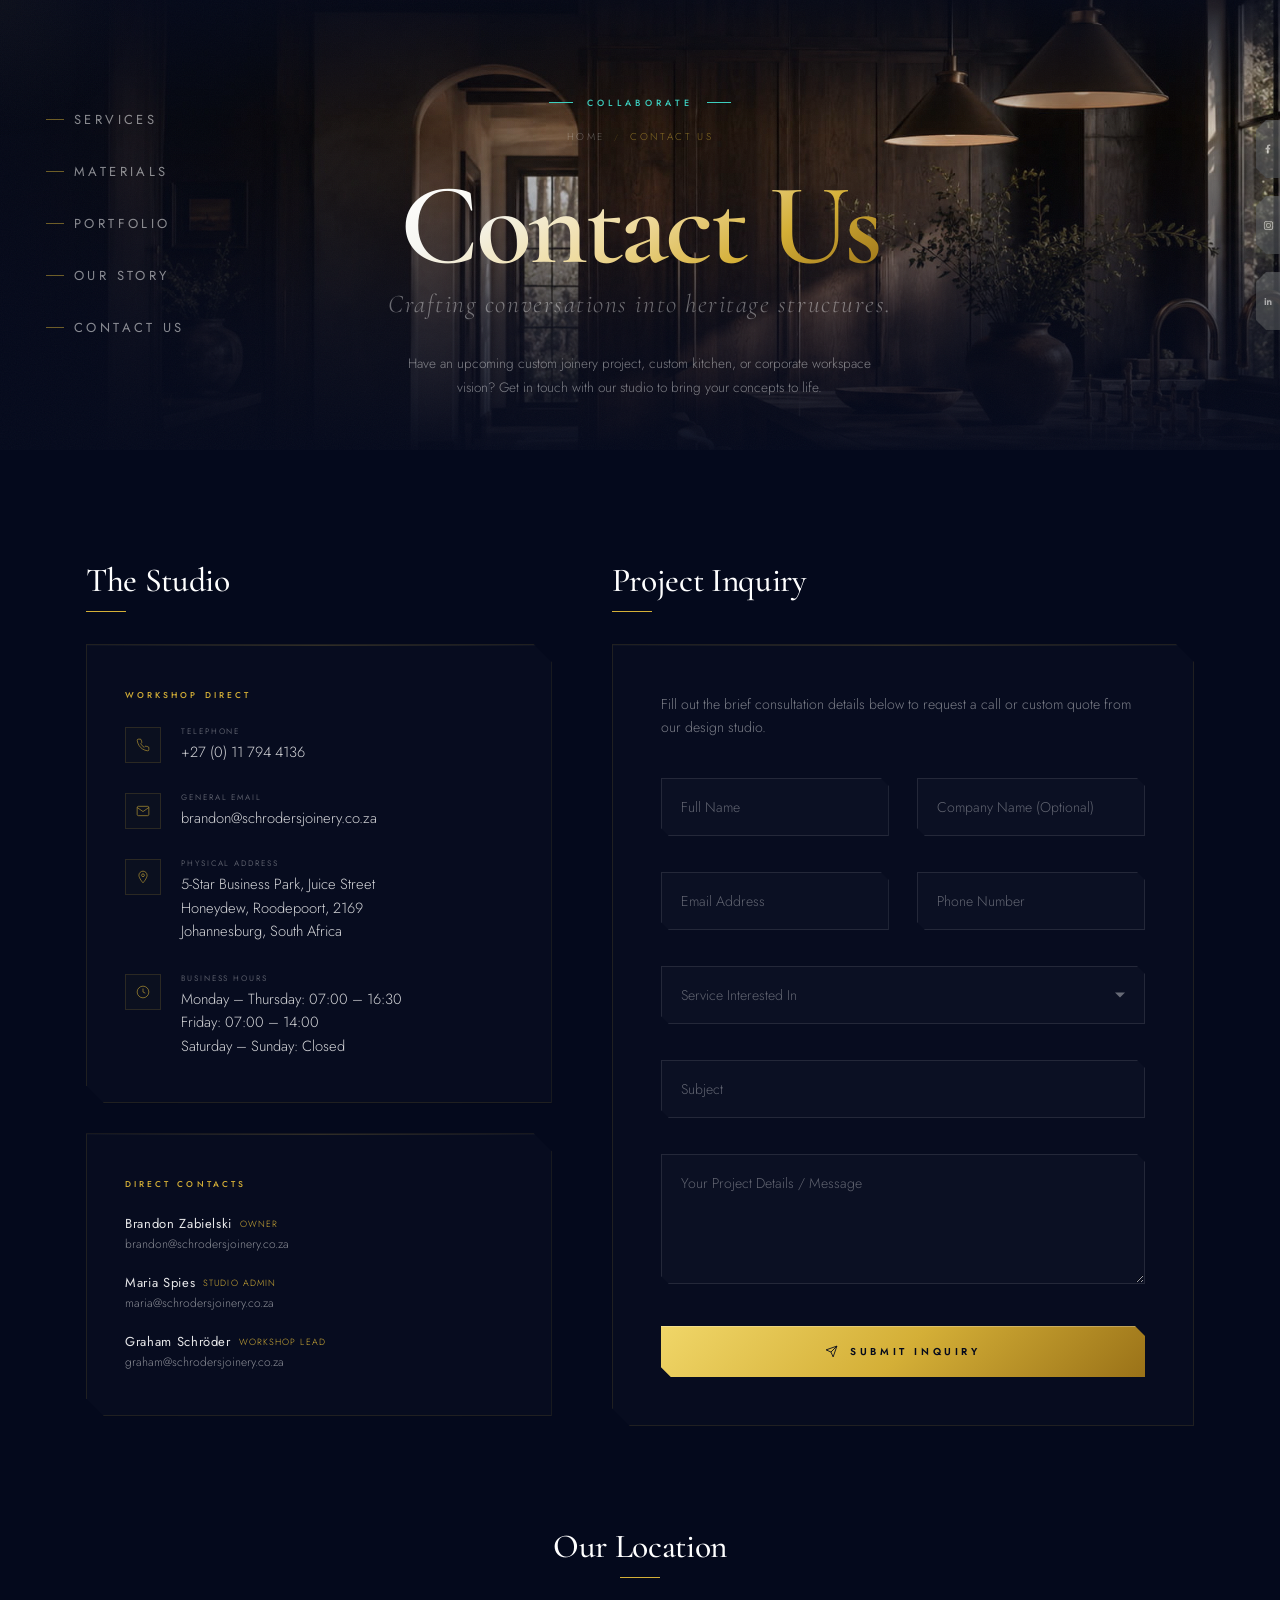
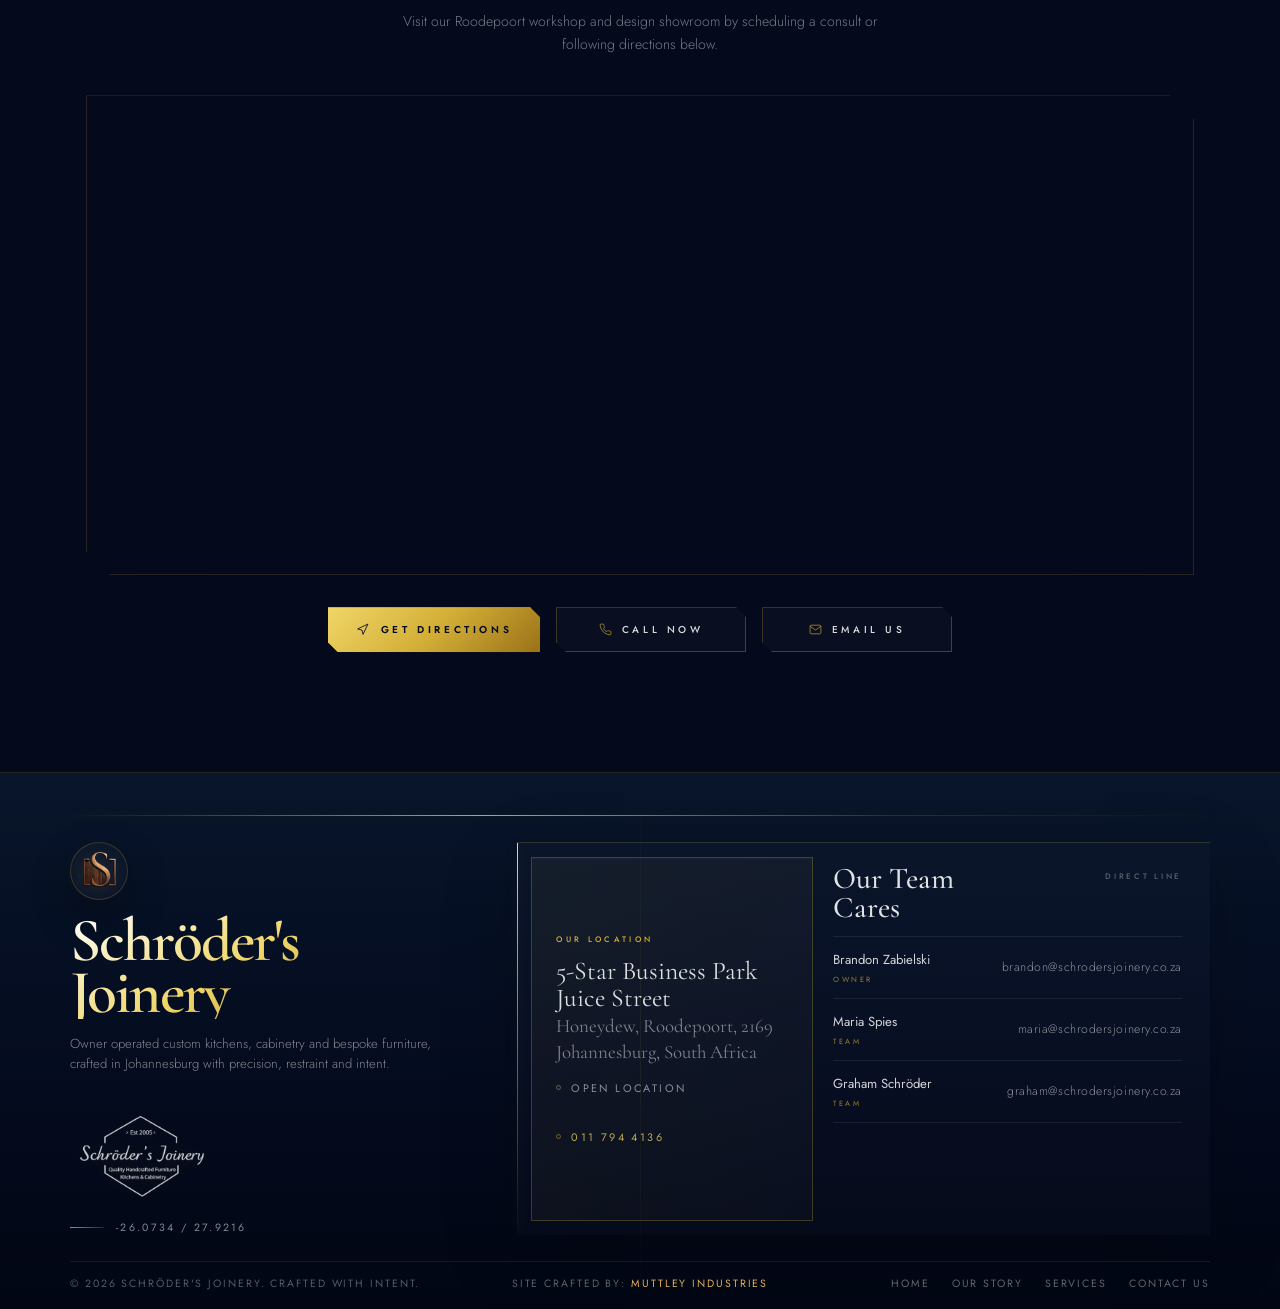
==== contact.html @ 5351a80f "feat: add premium contact page and update navigation links" ====
<!DOCTYPE html>
<html lang="en">

<head>
    <!-- //SEO & Meta// -->
    <meta charset="UTF-8">
    <meta name="viewport" content="width=device-width, initial-scale=1.0">
    <title>Contact Schröder's Joinery | Bespoke Custom Woodwork & Kitchens</title>
    <meta name="description"
        content="Get in touch with Schröder's Joinery. Contact our Honeydew, Johannesburg workshop for custom kitchens, bespoke cabinetry, fitted office workspaces, luxury bathrooms, and architectural woodwork. Owner Brandon Zabielski.">
    <meta name="keywords"
        content="contact joinery Johannesburg, custom cabinets Midrand, bespoke furniture Kyalami, fitted kitchens Honeydew, Schroder's Joinery, Brandon Zabielski">
    <meta name="author" content="Schröder's Joinery">
    <meta name="robots" content="index, follow, max-image-preview:large">
    <link rel="canonical" href="https://www.schrodersjoinery.co.za/contact.html">

    <!-- //Open Graph// -->
    <meta property="og:title" content="Contact Schröder's Joinery | Bespoke Woodwork">
    <meta property="og:description"
        content="Discuss your spatial concepts or architectural plans with our master craftsmen. Contact our Johannesburg workshop directly.">
    <meta property="og:type" content="website">
    <meta property="og:url" content="https://www.schrodersjoinery.co.za/contact.html">
    <meta property="og:site_name" content="Schröder's Joinery">
    <meta property="og:locale" content="en_ZA">

    <!-- //Fonts// -->
    <link rel="preconnect" href="https://fonts.googleapis.com">
    <link rel="preconnect" href="https://fonts.gstatic.com" crossorigin>
    <link
        href="https://fonts.googleapis.com/css2?family=Cormorant+Garamond:ital,wght@0,300;0,400;0,500;0,600;0,700;1,300;1,400&family=Jost:wght@200;300;400;500;600&family=Playfair+Display:ital,wght@0,400;0,700;1,400&display=swap"
        rel="stylesheet">

    <style>
        /* ==============================
           RESET & ROOT
        ============================== */
        *,
        *::before,
        *::after {
            margin: 0;
            padding: 0;
            box-sizing: border-box;
        }

        :root {
            --gold: #D4AF37;
            --gold-lt: #F0D668;
            --gold-dk: #9a7218;
            --navy: #04091C;
            --navy-mid: #060d28;
            --navy-lt: #0a1535;
            --cyan: #3DCFBF;
            --white: #ffffff;
            --dim: rgba(255, 255, 255, 0.52);
            --dim-lo: rgba(255, 255, 255, 0.28);
        }

        body {
            background: var(--navy);
            color: var(--white);
            font-family: 'Jost', sans-serif;
            overflow-x: hidden;
        }

        /* ==============================
           STICKY HEADER & NAVIGATION
        ============================== */
        .sticky-logo-btn {
            position: fixed;
            top: 22px;
            left: 50%;
            transform: translateX(-50%) translateY(-70px);
            z-index: 9999;
            display: flex;
            align-items: center;
            justify-content: center;
            text-decoration: none;
            cursor: pointer;
            background: rgba(8, 21, 42, 0.80);
            backdrop-filter: blur(14px);
            -webkit-backdrop-filter: blur(14px);
            border: 1px solid rgba(212, 175, 55, 0.22);
            border-radius: 50px;
            padding: 7px 10px;
            opacity: 0;
            transition:
                transform 0.55s cubic-bezier(0.34, 1.36, 0.64, 1),
                opacity 0.40s ease,
                border-color 0.36s ease,
                box-shadow 0.36s ease;
            box-shadow: 0 4px 24px rgba(0, 0, 0, 0.40);
        }

        .sticky-logo-btn.visible {
            transform: translateX(-50%) translateY(0);
            opacity: 1;
        }

        .sticky-logo-btn:hover {
            border-color: rgba(212, 175, 55, 0.58);
            box-shadow: 0 6px 40px rgba(212, 175, 55, 0.18), 0 4px 28px rgba(0, 0, 0, 0.42);
        }

        .sticky-logo-btn img {
            height: 34px;
            width: auto;
            object-fit: contain;
            display: block;
            filter: drop-shadow(0 0 6px rgba(212, 175, 55, 0.28));
            transition: filter 0.36s ease;
        }

        .sticky-logo-btn:hover img {
            filter: drop-shadow(0 0 14px rgba(212, 175, 55, 0.60));
        }

        /* Mobile Menu Toggle button */
        .hero-mobile-toggle {
            position: fixed;
            top: 34px;
            left: 24px;
            z-index: 10001;
            width: 36px;
            height: 28px;
            padding: 0;
            border: 0;
            background: transparent;
            cursor: pointer;
            color: var(--white);
            opacity: 0.84;
            -webkit-tap-highlight-color: transparent;
            transition: opacity 0.3s ease, transform 0.3s ease;
            display: none;
        }

        .hero-mobile-toggle:hover {
            opacity: 1;
            transform: translateY(-1px);
        }

        .hero-mobile-toggle-core {
            position: relative;
            display: block;
            width: 100%;
            height: 100%;
        }

        .hero-mobile-toggle-core::before {
            content: '';
            position: absolute;
            left: 0;
            top: 2px;
            bottom: 2px;
            width: 1px;
            background: rgba(255, 255, 255, 0.24);
            opacity: 0;
            transform: scaleY(0.35);
            transform-origin: top center;
            transition: opacity 0.24s ease, transform 0.34s cubic-bezier(0.22, 1, 0.36, 1);
        }

        .hero-mobile-line {
            position: absolute;
            left: 8px;
            height: 1px;
            background: rgba(255, 255, 255, 0.9);
            transform-origin: left center;
            transition: transform 0.34s cubic-bezier(0.22, 1, 0.36, 1), width 0.34s ease, opacity 0.22s ease;
        }

        .hero-mobile-line-top {
            top: 3px;
            width: 28px;
        }

        .hero-mobile-line-mid {
            top: 13px;
            width: 16px;
        }

        .hero-mobile-line-bot {
            top: 23px;
            width: 22px;
        }

        .hero-mobile-toggle[aria-expanded="true"] .hero-mobile-toggle-core::before {
            opacity: 1;
            transform: scaleY(1);
        }

        .hero-mobile-toggle[aria-expanded="true"] .hero-mobile-line-top {
            width: 28px;
            transform: translateY(10px) rotate(38deg);
        }

        .hero-mobile-toggle[aria-expanded="true"] .hero-mobile-line-mid {
            opacity: 0;
            transform: translateX(-8px);
        }

        .hero-mobile-toggle[aria-expanded="true"] .hero-mobile-line-bot {
            width: 28px;
            transform: translateY(-10px) rotate(-38deg);
        }

        /* Mobile Navigation Panel Overlay */
        .hero-mobile-nav {
            position: fixed;
            inset: 0;
            z-index: 10000;
            pointer-events: none;
            display: none;
        }

        .hero-mobile-nav-backdrop {
            position: absolute;
            inset: 0;
            border: 0;
            background: linear-gradient(90deg, rgba(3, 7, 18, 0.88) 0%, rgba(3, 7, 18, 0.62) 28%, rgba(3, 7, 18, 0.18) 54%, rgba(3, 7, 18, 0) 76%);
            opacity: 0;
            cursor: pointer;
            transition: opacity 0.28s ease;
        }

        .hero-mobile-nav-panel {
            position: fixed;
            top: 96px;
            left: 24px;
            display: flex;
            flex-direction: column;
            gap: 18px;
            padding-left: 18px;
            max-width: calc(100vw - 48px);
            transform: translateX(-18px);
            opacity: 0;
            transition: transform 0.36s cubic-bezier(0.22, 1, 0.36, 1), opacity 0.24s ease;
        }

        .hero-mobile-nav-panel::before {
            content: '';
            position: absolute;
            left: 0;
            top: 2px;
            bottom: 2px;
            width: 1px;
            background: linear-gradient(to bottom, rgba(212, 175, 55, 0.72) 0%, rgba(212, 175, 55, 0.24) 62%, transparent 100%);
        }

        .hero-mobile-nav.is-open {
            pointer-events: auto;
        }

        .hero-mobile-nav.is-open .hero-mobile-nav-backdrop {
            opacity: 1;
        }

        .hero-mobile-nav.is-open .hero-mobile-nav-panel {
            transform: translateX(0);
            opacity: 1;
        }

        .hero-mobile-nav-links {
            display: flex;
            flex-direction: column;
            gap: 18px;
        }

        .hero-mobile-link {
            display: inline-flex;
            align-items: center;
            gap: 12px;
            width: fit-content;
            text-decoration: none;
            opacity: 0;
            transform: translateX(-10px);
            transition: opacity 0.22s ease, transform 0.36s cubic-bezier(0.22, 1, 0.36, 1), color 0.32s ease;
        }

        .hero-mobile-link::before {
            content: '';
            display: block;
            width: 18px;
            height: 1px;
            background: rgba(212, 175, 55, 0.50);
            flex-shrink: 0;
            transition: width 0.36s ease, background 0.36s ease;
        }

        .hero-mobile-link span {
            font-family: 'Jost', sans-serif;
            font-size: 13px;
            font-weight: 400;
            letter-spacing: 0.26em;
            text-transform: uppercase;
            color: rgba(255, 255, 255, 0.52);
            white-space: nowrap;
            transition: color 0.32s ease, letter-spacing 0.36s ease;
        }

        .hero-mobile-nav.is-open .hero-mobile-link {
            opacity: 1;
            transform: translateX(0);
        }

        .hero-mobile-nav.is-open .hero-mobile-link:nth-child(1) {
            transition-delay: 0.03s;
        }

        .hero-mobile-nav.is-open .hero-mobile-link:nth-child(2) {
            transition-delay: 0.08s;
        }

        .hero-mobile-nav.is-open .hero-mobile-link:nth-child(3) {
            transition-delay: 0.13s;
        }

        .hero-mobile-nav.is-open .hero-mobile-link:nth-child(4) {
            transition-delay: 0.18s;
        }

        .hero-mobile-nav.is-open .hero-mobile-link:nth-child(5) {
            transition-delay: 0.23s;
        }

        .hero-mobile-link:hover::before,
        .hero-mobile-link:focus-visible::before {
            width: 30px;
            background: #D4AF37;
        }

        .hero-mobile-link:hover span,
        .hero-mobile-link:focus-visible span {
            color: rgba(212, 175, 55, 0.95);
            letter-spacing: 0.38em;
        }

        /* Desktop Left Navigation menu */
        .hero-nav {
            position: absolute;
            left: 46px;
            top: 0;
            z-index: 10;
            display: flex;
            flex-direction: column;
            gap: 0;
        }

        .h-nav-item {
            position: absolute;
            left: 0;
            display: flex;
            align-items: center;
            gap: 10px;
            text-decoration: none;
            cursor: pointer;
            animation: navSlideIn 0.8s cubic-bezier(0.34, 1.28, 0.64, 1) both;
        }

        .h-nav-item::before {
            content: '';
            display: block;
            width: 18px;
            height: 1px;
            background: rgba(212, 175, 55, 0.50);
            flex-shrink: 0;
            transition: width 0.36s ease, background 0.36s ease;
        }

        .h-nav-item:hover::before {
            width: 30px;
            background: #D4AF37;
        }

        .h-nav-item span {
            font-family: 'Jost', sans-serif;
            font-size: 13px;
            font-weight: 400;
            letter-spacing: 0.26em;
            text-transform: uppercase;
            color: rgba(255, 255, 255, 0.52);
            transition: color 0.32s ease, letter-spacing 0.36s ease;
            white-space: nowrap;
        }

        .h-nav-item:hover span {
            color: rgba(212, 175, 55, 0.95);
            letter-spacing: 0.38em;
        }

        @keyframes navSlideIn {
            from {
                opacity: 0;
                transform: translateX(-28px);
            }

            to {
                opacity: 1;
                transform: translateX(0);
            }
        }

        .h-nav-item:nth-child(1) {
            top: 110px;
            animation-delay: 0.55s;
        }

        .h-nav-item:nth-child(2) {
            top: 162px;
            animation-delay: 0.68s;
        }

        .h-nav-item:nth-child(3) {
            top: 214px;
            animation-delay: 0.81s;
        }

        .h-nav-item:nth-child(4) {
            top: 266px;
            animation-delay: 0.94s;
        }

        .h-nav-item:nth-child(5) {
            top: 318px;
            animation-delay: 1.07s;
        }

        /* Social Media Rail */
        .hero-social-rail {
            position: absolute;
            top: 50%;
            right: 0;
            z-index: 11;
            display: flex;
            flex-direction: column;
            align-items: flex-end;
            gap: 18px;
            transform: translateY(-50%);
            animation: socialRailEntry 0.9s cubic-bezier(0.22, 1, 0.36, 1) 0.95s both;
        }

        @keyframes socialRailEntry {
            from {
                opacity: 0;
                transform: translate(18px, -50%);
            }

            to {
                opacity: 1;
                transform: translate(0, -50%);
            }
        }

        .hero-social-tab {
            position: relative;
            display: flex;
            align-items: center;
            justify-content: center;
            height: 58px;
            width: 24px;
            color: #ffffff;
            text-decoration: none;
            clip-path: polygon(10px 0, 100% 0, 100% 100%, 10px 100%, 0 calc(100% - 10px), 0 10px);
            border-radius: 0;
            background: linear-gradient(180deg, rgba(116, 122, 130, 0.78), rgba(90, 96, 104, 0.88));
            box-shadow: 0 10px 22px rgba(0, 0, 0, 0.14);
            opacity: 0.76;
            filter: saturate(0.48) brightness(0.84);
            transition: transform 0.34s cubic-bezier(0.22, 1, 0.36, 1), opacity 0.28s ease, box-shadow 0.34s ease, filter 0.34s ease;
        }

        .hero-social-tab::before {
            content: '';
            position: absolute;
            inset: 0;
            background: var(--social-hover);
            opacity: 0;
            transition: opacity 0.34s ease;
            z-index: 0;
        }

        .hero-social-tab::after {
            content: '';
            position: absolute;
            inset: 1px 0 1px 1px;
            background: linear-gradient(180deg, rgba(255, 255, 255, 0.14) 0%, rgba(255, 255, 255, 0) 54%);
            pointer-events: none;
            opacity: 0.2;
            z-index: 1;
        }

        .hero-social-tab:hover,
        .hero-social-tab:focus-visible {
            transform: translateX(-4px);
            box-shadow: 0 14px 28px rgba(0, 0, 0, 0.2);
            opacity: 1;
            filter: saturate(1) brightness(1.03);
        }

        .hero-social-tab:hover::before,
        .hero-social-tab:focus-visible::before {
            opacity: 1;
        }

        .hero-social-tab svg {
            width: 13px;
            height: 13px;
            fill: currentColor;
            position: relative;
            z-index: 2;
        }

        .hero-social-tab.is-facebook {
            --social-hover: #1877F2;
        }

        .hero-social-tab.is-facebook svg {
            width: 12px;
            height: 12px;
        }

        .hero-social-tab.is-instagram {
            --social-hover: linear-gradient(135deg, #F58529 0%, #FEDA77 20%, #DD2A7B 52%, #8134AF 76%, #515BD4 100%);
        }

        .hero-social-tab.is-instagram svg {
            width: 11px;
            height: 11px;
        }

        .hero-social-tab.is-linkedin {
            --social-hover: #0A66C2;
        }

        .hero-social-tab.is-linkedin svg {
            width: 10.5px;
            height: 10.5px;
        }

        @media (max-width: 1140px) {
            .hero-nav {
                left: 20px;
            }

            .hero-social-rail {
                transform: translateY(-50%) scale(0.92);
                transform-origin: right center;
            }
        }

        @media (max-width: 700px) {
            .hero-mobile-toggle {
                display: inline-flex;
            }

            .hero-mobile-nav {
                display: block;
            }

            .hero-nav {
                display: none;
            }

            .hero-social-rail {
                top: 47%;
                gap: 12px;
                transform: translateY(-50%);
            }

            .hero-social-tab {
                height: 46px;
                width: 20px;
                clip-path: polygon(8px 0, 100% 0, 100% 100%, 8px 100%, 0 calc(100% - 8px), 0 8px);
                opacity: 0.8;
            }

            .hero-social-tab svg {
                width: 11px;
                height: 11px;
            }
        }

        /* ==============================
           PAGE HERO
        ============================== */
        .pg-hero {
            position: sticky;
            top: 0;
            z-index: 1;
            width: 100%;
            height: 50vh;
            min-height: 300px;
            overflow: hidden;
            background: var(--navy);
            display: flex;
            align-items: flex-end;
            justify-content: center;
        }

        .pg-content-wrap {
            position: relative;
            z-index: 10;
            background: var(--navy);
            width: 100%;
        }

        .pg-hero-bg {
            position: absolute;
            inset: 0;
            background-image: url('contact-bg.jpg');
            background-size: cover;
            background-position: center 30%;
            transform: scale(1.06);
            animation: pgHeroKenBurns 18s ease-in-out infinite alternate;
        }

        @keyframes pgHeroKenBurns {
            from {
                transform: scale(1.06) translateX(-1%);
            }

            to {
                transform: scale(1.00) translateX(1%);
            }
        }

        .pg-hero-vignette {
            position: absolute;
            inset: 0;
            z-index: 2;
            pointer-events: none;
            background:
                linear-gradient(to top, rgba(4, 9, 28, 0.98) 0%, rgba(4, 9, 28, 0.72) 28%, rgba(4, 9, 28, 0.18) 58%, transparent 76%),
                linear-gradient(to right, rgba(4, 9, 28, 0.78) 0%, rgba(4, 9, 28, 0.32) 22%, transparent 46%),
                linear-gradient(to bottom, rgba(4, 9, 28, 0.72) 0%, transparent 28%);
        }

        .pg-hero-diag {
            position: absolute;
            inset: 0;
            z-index: 3;
            pointer-events: none;
            overflow: hidden;
        }

        .pg-hero-diag::before {
            content: '';
            position: absolute;
            top: 0;
            left: -20%;
            width: 1px;
            height: 140%;
            background: linear-gradient(to bottom, transparent 0%, rgba(212, 175, 55, 0.18) 30%, rgba(212, 175, 55, 0.45) 52%, rgba(212, 175, 55, 0.18) 70%, transparent 100%);
            transform: rotate(-24deg);
            transform-origin: top left;
            animation: diagDrift 12s ease-in-out infinite alternate;
        }

        @keyframes diagDrift {
            from {
                left: -20%;
                opacity: 0.5;
            }

            to {
                left: -8%;
                opacity: 1;
            }
        }

        .pg-hero-grain {
            position: absolute;
            inset: 0;
            z-index: 4;
            pointer-events: none;
            opacity: 0.032;
            background-image: url("data:image/svg+xml,%3Csvg viewBox='0 0 256 256' xmlns='http://www.w3.org/2000/svg'%3E%3Cfilter id='n'%3E%3CfeTurbulence type='fractalNoise' baseFrequency='0.85' numOctaves='4' stitchTiles='stitch'/%3E%3C/filter%3E%3Crect width='100%25' height='100%25' filter='url(%23n)'/%3E%3C/svg%3E");
            background-size: 256px 256px;
        }

        .pg-hero-dust {
            position: absolute;
            inset: 0;
            z-index: 5;
            pointer-events: none;
            overflow: hidden;
        }

        .ph-dust-p {
            position: absolute;
            border-radius: 50%;
            background: rgba(212, 175, 55, 0.55);
            animation: phDustFloat linear infinite;
        }

        @keyframes phDustFloat {
            0% {
                transform: translateY(100vh) translateX(0px);
                opacity: 0;
            }

            10% {
                opacity: 1;
            }

            90% {
                opacity: 0.5;
            }

            100% {
                transform: translateY(-12vh) translateX(var(--drift, 20px));
                opacity: 0;
            }
        }

        .pg-hero-copy {
            position: relative;
            z-index: 10;
            padding: 0 120px 50px;
            max-width: 860px;
            display: flex;
            flex-direction: column;
            align-items: center;
            text-align: center;
        }

        .pg-hero-eyebrow {
            display: flex;
            align-items: center;
            justify-content: center;
            gap: 14px;
            font-family: 'Jost', sans-serif;
            font-size: 9px;
            font-weight: 500;
            letter-spacing: 0.48em;
            text-transform: uppercase;
            color: var(--cyan);
            margin-bottom: 20px;
            opacity: 0;
            transform: translateY(14px);
            animation: fadeUpIn 0.8s ease 0.4s both;
        }

        .pg-hero-eyebrow::before,
        .pg-hero-eyebrow::after {
            content: '';
            width: 24px;
            height: 1px;
            background: var(--cyan);
            flex-shrink: 0;
        }

        .pg-hero-breadcrumb {
            display: flex;
            align-items: center;
            justify-content: center;
            gap: 10px;
            margin-bottom: 32px;
            opacity: 0;
            animation: fadeUpIn 0.7s ease 0.6s both;
        }

        .pg-hero-breadcrumb a,
        .pg-hero-breadcrumb span {
            font-family: 'Jost', sans-serif;
            font-size: 10px;
            font-weight: 300;
            letter-spacing: 0.24em;
            text-transform: uppercase;
            color: rgba(255, 255, 255, 0.30);
            text-decoration: none;
            transition: color 0.28s ease;
        }

        .pg-hero-breadcrumb a:hover {
            color: rgba(212, 175, 55, 0.70);
        }

        .pg-hero-breadcrumb .sep {
            font-size: 8px;
            color: rgba(212, 175, 55, 0.28);
        }

        .pg-hero-breadcrumb .current {
            color: rgba(212, 175, 55, 0.55);
        }

        .pg-hero-title {
            font-family: 'Cormorant Garamond', serif;
            font-weight: 600;
            font-size: clamp(4.2rem, 9vw, 12rem);
            line-height: 0.86;
            letter-spacing: -0.03em;
            background: linear-gradient(148deg, #ffffff 0%, #f5f5f0 22%, #eed99a 50%, #D4AF37 74%, #9a7218 100%);
            -webkit-background-clip: text;
            -webkit-text-fill-color: transparent;
            background-clip: text;
            margin-bottom: 12px;
            text-align: center;
            opacity: 0;
            transform: translateY(36px);
            animation: fadeUpIn 1.0s cubic-bezier(0.16, 1, 0.3, 1) 0.7s both;
        }

        .pg-hero-sub {
            font-family: 'Cormorant Garamond', serif;
            font-style: italic;
            font-weight: 300;
            font-size: clamp(1.1rem, 2vw, 2.2rem);
            color: rgba(255, 255, 255, 0.38);
            letter-spacing: 0.06em;
            margin-bottom: 32px;
            text-align: center;
            opacity: 0;
            transform: translateY(18px);
            animation: fadeUpIn 0.8s ease 1.0s both;
        }

        .pg-hero-desc {
            font-family: 'Jost', sans-serif;
            font-size: 0.85rem;
            font-weight: 300;
            line-height: 1.82;
            color: rgba(255, 255, 255, 0.46);
            max-width: 480px;
            margin-inline: auto;
            text-align: center;
            opacity: 0;
            transform: translateY(16px);
            animation: fadeUpIn 0.8s ease 1.2s both;
        }

        @media (max-width: 900px) {
            .pg-hero-copy {
                padding: 0 28px 60px;
            }
        }

        @media (max-width: 540px) {
            .pg-hero-copy {
                padding: 0 20px 65px;
            }
        }

        /* ==============================
           UTILITY KEYFRAMES & REVEALS
        ============================== */
        @keyframes fadeUpIn {
            from {
                opacity: 0;
                transform: translateY(18px);
            }

            to {
                opacity: 1;
                transform: translateY(0);
            }
        }

        .sv-reveal {
            opacity: 0;
            transform: translateY(28px);
            transition: opacity 0.9s cubic-bezier(0.16, 1, 0.3, 1), transform 0.9s cubic-bezier(0.16, 1, 0.3, 1);
        }

        .sv-reveal.vis {
            opacity: 1;
            transform: translateY(0);
        }

        .sv-reveal-left {
            opacity: 0;
            transform: translateX(-32px);
            transition: opacity 0.9s cubic-bezier(0.16, 1, 0.3, 1), transform 0.9s cubic-bezier(0.16, 1, 0.3, 1);
        }

        .sv-reveal-left.vis {
            opacity: 1;
            transform: translateX(0);
        }

        .sv-reveal-right {
            opacity: 0;
            transform: translateX(32px);
            transition: opacity 0.9s cubic-bezier(0.16, 1, 0.3, 1), transform 0.9s cubic-bezier(0.16, 1, 0.3, 1);
        }

        .sv-reveal-right.vis {
            opacity: 1;
            transform: translateX(0);
        }

        /* ==============================
           CONTACT GRID LAYOUT
        ============================== */
        .contact-grid {
            display: grid;
            grid-template-columns: 1fr 1.25fr;
            gap: 60px;
            max-width: 1200px;
            margin: 0 auto;
            padding: 110px 46px 80px;
        }

        .contact-sec-heading {
            font-family: 'Cormorant Garamond', serif;
            font-size: 2.1rem;
            font-weight: 500;
            letter-spacing: -0.01em;
            color: var(--white);
            margin-bottom: 32px;
            text-transform: capitalize;
        }

        .contact-sec-heading::after {
            content: '';
            display: block;
            width: 40px;
            height: 1px;
            background: var(--gold);
            margin-top: 10px;
        }

        .contact-sec-heading.centered::after {
            margin-left: auto;
            margin-right: auto;
        }

        /* Cards and Info */
        .contact-info-card {
            background: rgba(255, 255, 255, 0.012);
            border: 1px solid rgba(212, 175, 55, 0.12);
            padding: 44px 38px;
            margin-bottom: 30px;
            clip-path: polygon(0 0, calc(100% - 18px) 0, 100% 18px, 100% 100%, 18px 100%, 0 calc(100% - 18px));
            box-shadow: inset 0 1px 0 rgba(255, 255, 255, 0.02), 0 30px 60px rgba(0, 0, 0, 0.20);
            position: relative;
            overflow: hidden;
            transition: border-color 0.35s ease, transform 0.35s ease, background-color 0.35s ease;
        }

        .contact-info-card::before {
            content: '';
            position: absolute;
            top: 0;
            left: 0;
            right: 0;
            height: 1px;
            background: linear-gradient(90deg, transparent 0%, rgba(212, 175, 55, 0.18) 50%, transparent 100%);
        }

        .contact-info-card:hover {
            border-color: rgba(212, 175, 55, 0.38);
            background: rgba(255, 255, 255, 0.024);
            transform: translateY(-4px);
        }

        .contact-card-kicker {
            font-family: 'Jost', sans-serif;
            font-size: 8.5px;
            font-weight: 500;
            letter-spacing: 0.36em;
            text-transform: uppercase;
            color: var(--gold);
            display: block;
            margin-bottom: 24px;
        }

        .contact-card-desc {
            font-family: 'Jost', sans-serif;
            font-size: 0.88rem;
            font-weight: 300;
            line-height: 1.6;
            color: rgba(255, 255, 255, 0.52);
            margin-bottom: 24px;
        }

        .contact-detail-items {
            display: flex;
            flex-direction: column;
            gap: 28px;
        }

        .contact-detail-item {
            display: flex;
            align-items: flex-start;
            gap: 20px;
        }

        .contact-item-icon {
            width: 36px;
            height: 36px;
            border: 1px solid rgba(212, 175, 55, 0.16);
            display: flex;
            align-items: center;
            justify-content: center;
            flex-shrink: 0;
            margin-top: 2px;
            transition: border-color 0.3s ease, background-color 0.3s ease;
            background: rgba(212, 175, 55, 0.02);
        }

        .contact-info-card:hover .contact-item-icon {
            border-color: rgba(212, 175, 55, 0.38);
            background: rgba(212, 175, 55, 0.05);
        }

        .contact-item-icon svg {
            width: 14px;
            height: 14px;
            stroke: rgba(212, 175, 55, 0.65);
            stroke-width: 1.5;
            fill: none;
            transition: stroke 0.3s ease, transform 0.3s ease;
        }

        .contact-info-card:hover .contact-item-icon svg {
            stroke: rgba(212, 175, 55, 0.95);
            transform: scale(1.08);
        }

        .contact-item-content {
            display: flex;
            flex-direction: column;
            gap: 4px;
        }

        .contact-item-label {
            font-family: 'Jost', sans-serif;
            font-size: 8px;
            font-weight: 400;
            letter-spacing: 0.24em;
            text-transform: uppercase;
            color: rgba(255, 255, 255, 0.32);
        }

        .contact-item-link {
            font-family: 'Jost', sans-serif;
            font-size: 0.92rem;
            font-weight: 300;
            color: rgba(255, 255, 255, 0.82);
            text-decoration: none;
            transition: color 0.3s ease;
        }

        .contact-item-link:hover {
            color: var(--gold-lt);
        }

        .contact-item-text {
            font-family: 'Jost', sans-serif;
            font-style: normal;
            font-size: 0.92rem;
            font-weight: 300;
            line-height: 1.6;
            color: rgba(255, 255, 255, 0.82);
        }

        /* Regions & Team list */
        .region-grid {
            display: flex;
            flex-wrap: wrap;
            gap: 10px;
        }

        .region-badge {
            font-family: 'Jost', sans-serif;
            font-size: 9px;
            font-weight: 300;
            letter-spacing: 0.14em;
            text-transform: uppercase;
            color: rgba(255, 255, 255, 0.65);
            background: rgba(255, 255, 255, 0.015);
            border: 1px solid rgba(212, 175, 55, 0.12);
            padding: 6px 14px;
            transition: border-color 0.3s ease, color 0.3s ease, background-color 0.3s ease;
        }

        .region-badge:hover {
            border-color: rgba(212, 175, 55, 0.45);
            color: var(--gold-lt);
            background: rgba(212, 175, 55, 0.04);
        }

        .contact-team-list {
            display: flex;
            flex-direction: column;
            gap: 20px;
        }

        .contact-team-member {
            display: flex;
            flex-direction: column;
            gap: 2px;
        }

        .member-name {
            font-family: 'Jost', sans-serif;
            font-size: 13px;
            font-weight: 400;
            letter-spacing: 0.05em;
            color: rgba(255, 255, 255, 0.9);
            display: flex;
            align-items: center;
            gap: 8px;
        }

        .member-name small {
            font-size: 9px;
            letter-spacing: 0.12em;
            text-transform: uppercase;
            color: var(--gold);
            font-weight: 300;
        }

        .contact-team-member a {
            font-family: 'Jost', sans-serif;
            font-size: 12px;
            font-weight: 300;
            color: rgba(255, 255, 255, 0.52);
            text-decoration: none;
            transition: color 0.25s ease;
        }

        .contact-team-member a:hover {
            color: var(--gold);
        }

        /* ==============================
           PREMIUM CONTACT FORM
        ============================== */
        .form-wrapper-card {
            background: rgba(255, 255, 255, 0.012);
            border: 1px solid rgba(212, 175, 55, 0.12);
            padding: 48px;
            clip-path: polygon(0 0, calc(100% - 18px) 0, 100% 18px, 100% 100%, 18px 100%, 0 calc(100% - 18px));
            box-shadow: inset 0 1px 0 rgba(255, 255, 255, 0.02), 0 30px 60px rgba(0, 0, 0, 0.20);
            position: relative;
            overflow: hidden;
        }

        .form-wrapper-card::before {
            content: '';
            position: absolute;
            top: 0;
            left: 0;
            right: 0;
            height: 1px;
            background: linear-gradient(90deg, transparent 0%, rgba(212, 175, 55, 0.18) 50%, transparent 100%);
        }

        .form-instructions {
            font-family: 'Jost', sans-serif;
            font-size: 0.88rem;
            font-weight: 300;
            line-height: 1.6;
            color: rgba(255, 255, 255, 0.46);
            margin-bottom: 40px;
        }

        .form-row {
            display: grid;
            grid-template-columns: 1fr 1fr;
            gap: 28px;
        }

        @media (max-width: 560px) {
            .form-row {
                grid-template-columns: 1fr;
                gap: 0;
            }
        }

        .form-group {
            position: relative;
            margin-bottom: 36px;
        }

        .form-group input,
        .form-group textarea,
        .form-group select {
            width: 100%;
            background: rgba(255, 255, 255, 0.015);
            border: 1px solid rgba(255, 255, 255, 0.1);
            padding: 18px 20px;
            font-family: 'Jost', sans-serif;
            font-size: 0.9rem;
            font-weight: 300;
            color: var(--white);
            border-radius: 0;
            outline: none;
            transition: border-color 0.3s ease, background-color 0.3s ease, box-shadow 0.3s ease;
            clip-path: polygon(0 0, calc(100% - 8px) 0, 100% 8px, 100% 100%, 8px 100%, 0 calc(100% - 8px));
        }

        .form-group textarea {
            resize: vertical;
            min-height: 130px;
        }

        .form-group select {
            appearance: none;
            -webkit-appearance: none;
            cursor: pointer;
        }

        .form-group select option {
            background-color: var(--navy-mid);
            color: var(--white);
        }

        .form-group label {
            position: absolute;
            left: 20px;
            top: 19px;
            font-family: 'Jost', sans-serif;
            font-size: 0.88rem;
            font-weight: 300;
            color: rgba(255, 255, 255, 0.35);
            pointer-events: none;
            transition: transform 0.3s ease, font-size 0.3s ease, color 0.3s ease;
            transform-origin: left top;
        }

        .form-group input:focus~label,
        .form-group input:not(:placeholder-shown)~label,
        .form-group textarea:focus~label,
        .form-group textarea:not(:placeholder-shown)~label {
            transform: translateY(-28px) scale(0.85);
            color: var(--gold-lt);
        }

        .form-group select:focus~label,
        .form-group select.has-value~label {
            transform: translateY(-28px) scale(0.85);
            color: var(--gold-lt);
        }

        .form-group input:focus,
        .form-group textarea:focus,
        .form-group select:focus {
            border-color: rgba(212, 175, 55, 0.4);
            background: rgba(255, 255, 255, 0.03);
            box-shadow: 0 4px 20px rgba(0, 0, 0, 0.15);
        }

        .focus-border {
            position: absolute;
            bottom: 0;
            left: 0;
            width: 0;
            height: 1.5px;
            background: var(--gold);
            transition: width 0.3s ease;
            z-index: 2;
        }

        .form-group input:focus~.focus-border,
        .form-group textarea:focus~.focus-border,
        .form-group select:focus~.focus-border {
            width: 100%;
        }

        .select-wrapper {
            position: relative;
        }

        .select-wrapper::after {
            content: '';
            position: absolute;
            right: 20px;
            top: 50%;
            transform: translateY(-50%);
            width: 0;
            height: 0;
            border-left: 5px solid transparent;
            border-right: 5px solid transparent;
            border-top: 5px solid rgba(255, 255, 255, 0.38);
            pointer-events: none;
            transition: border-top-color 0.3s ease;
        }

        .form-group select:focus~.select-wrapper::after {
            border-top-color: var(--gold);
        }

        /* Form validation styles */
        .form-group.has-error input,
        .form-group.has-error textarea,
        .form-group.has-error select {
            border-color: rgba(255, 77, 77, 0.5);
            background: rgba(255, 77, 77, 0.015);
        }

        .form-group.has-error label {
            color: rgba(255, 77, 77, 0.8);
        }

        .form-group.has-error .focus-border {
            background: #ff4d4d;
        }

        .form-error-msg {
            position: absolute;
            left: 4px;
            bottom: -20px;
            font-family: 'Jost', sans-serif;
            font-size: 10px;
            color: #ff4d4d;
            font-weight: 300;
            letter-spacing: 0.04em;
            opacity: 0;
            transform: translateY(-4px);
            transition: opacity 0.3s ease, transform 0.3s ease;
        }

        .form-group.has-error .form-error-msg {
            opacity: 1;
            transform: translateY(0);
        }

        /* Buttons styles (from services.html) */
        .svc-btn-primary {
            display: flex;
            align-items: center;
            justify-content: center;
            gap: 12px;
            text-decoration: none;
            font-family: 'Jost', sans-serif;
            font-size: 10px;
            font-weight: 600;
            letter-spacing: 0.36em;
            text-transform: uppercase;
            color: var(--navy);
            background: linear-gradient(135deg, var(--gold-lt) 0%, var(--gold) 50%, var(--gold-dk) 100%);
            padding: 16px 28px;
            clip-path: polygon(0 0, calc(100% - 10px) 0, 100% 10px, 100% 100%, 10px 100%, 0 calc(100% - 10px));
            transition: background 0.30s ease, transform 0.2s ease, box-shadow 0.3s ease;
            border: none;
            cursor: pointer;
            box-shadow: 0 4px 15px rgba(212, 175, 55, 0.2), inset 0 1px 0 rgba(255, 255, 255, 0.25);
        }

        .svc-btn-primary:hover {
            background: linear-gradient(135deg, #ffffff 0%, var(--gold-lt) 40%, var(--gold) 100%);
            box-shadow: 0 8px 25px rgba(212, 175, 55, 0.35);
        }

        .svc-btn-primary:active {
            transform: translateY(1px);
        }

        .svc-btn-primary svg {
            width: 13px;
            height: 13px;
            stroke: var(--navy);
            stroke-width: 1.6;
            fill: none;
            flex-shrink: 0;
            transition: transform 0.3s ease;
        }

        .svc-btn-primary:hover svg {
            transform: translateX(2px) scale(1.05);
        }

        .svc-btn-ghost {
            display: flex;
            align-items: center;
            justify-content: center;
            gap: 10px;
            text-decoration: none;
            font-family: 'Jost', sans-serif;
            font-size: 10px;
            font-weight: 500;
            letter-spacing: 0.36em;
            text-transform: uppercase;
            color: rgba(255, 255, 255, 0.85);
            border: 1px solid rgba(212, 175, 55, 0.32);
            padding: 15px 28px;
            clip-path: polygon(0 0, calc(100% - 10px) 0, 100% 10px, 100% 100%, 10px 100%, 0 calc(100% - 10px));
            transition: border-color 0.30s ease, color 0.30s ease, background 0.30s ease, transform 0.2s ease, box-shadow 0.30s ease;
            background: rgba(255, 255, 255, 0.02);
            cursor: pointer;
        }

        .svc-btn-ghost:hover {
            border-color: rgba(212, 175, 55, 0.75);
            color: var(--gold-lt);
            background: rgba(212, 175, 55, 0.06);
            box-shadow: 0 4px 20px rgba(212, 175, 55, 0.12);
        }

        .svc-btn-ghost:active {
            transform: translateY(1px);
        }

        .svc-btn-ghost svg {
            width: 13px;
            height: 13px;
            stroke: rgba(212, 175, 55, 0.75);
            stroke-width: 1.6;
            fill: none;
            flex-shrink: 0;
            transition: stroke 0.3s ease, transform 0.3s ease;
        }

        .svc-btn-ghost:hover svg {
            stroke: var(--gold-lt);
            transform: scale(1.08);
        }

        .form-submit-btn {
            width: 100%;
            padding: 18px 28px;
            margin-top: 10px;
        }

        /* Success Message Panel */
        .contact-success-card {
            display: none;
            flex-direction: column;
            align-items: center;
            text-align: center;
            padding: 30px 10px;
        }

        .contact-success-card.active {
            display: flex;
            animation: fadeInSuccess 0.6s cubic-bezier(0.16, 1, 0.3, 1) forwards;
        }

        @keyframes fadeInSuccess {
            from {
                opacity: 0;
                transform: translateY(12px);
            }

            to {
                opacity: 1;
                transform: translateY(0);
            }
        }

        .success-icon-wrap {
            width: 64px;
            height: 64px;
            border-radius: 50%;
            border: 1px solid var(--gold);
            display: flex;
            align-items: center;
            justify-content: center;
            background: rgba(212, 175, 55, 0.04);
            margin-bottom: 28px;
            box-shadow: 0 10px 30px rgba(212, 175, 55, 0.15);
        }

        .success-icon-wrap svg {
            width: 26px;
            height: 26px;
            stroke: var(--gold);
            stroke-width: 2;
            fill: none;
        }

        .contact-success-card h3 {
            font-family: 'Cormorant Garamond', serif;
            font-size: 2.2rem;
            font-weight: 500;
            color: var(--white);
            margin-bottom: 16px;
        }

        .success-accent {
            font-family: 'Jost', sans-serif;
            font-size: 0.95rem;
            font-weight: 400;
            color: var(--gold-lt);
            letter-spacing: 0.02em;
            line-height: 1.6;
            margin-bottom: 16px;
            max-width: 420px;
        }

        .success-p-body {
            font-family: 'Jost', sans-serif;
            font-size: 0.88rem;
            font-weight: 300;
            color: rgba(255, 255, 255, 0.52);
            line-height: 1.7;
            margin-bottom: 36px;
            max-width: 440px;
        }

        .contact-success-card .reset-btn {
            width: auto;
            min-width: 220px;
        }

        /* ==============================
           GOOGLE MAPS SECTION
        ============================== */
        .contact-map-section {
            max-width: 1200px;
            margin: 0 auto;
            padding: 0 46px 120px;
        }

        .contact-map-inner {
            width: 100%;
            display: flex;
            flex-direction: column;
            align-items: center;
        }

        .contact-map-desc {
            font-family: 'Jost', sans-serif;
            font-size: 0.88rem;
            font-weight: 300;
            line-height: 1.6;
            color: rgba(255, 255, 255, 0.46);
            text-align: center;
            max-width: 520px;
            margin-bottom: 40px;
        }

        .map-wrapper {
            width: 100%;
            height: 480px;
            clip-path: polygon(0 0, calc(100% - 24px) 0, 100% 24px, 100% 100%, 24px 100%, 0 calc(100% - 24px));
            border: 1px solid rgba(212, 175, 55, 0.16);
            box-shadow: 0 40px 80px rgba(0, 0, 0, 0.40);
            overflow: hidden;
            margin-bottom: 32px;
        }

        .map-wrapper iframe {
            width: 100%;
            height: 100%;
            filter: grayscale(1) invert(0.92) contrast(1.1) brightness(0.9);
            transition: filter 0.6s cubic-bezier(0.16, 1, 0.3, 1);
        }

        .map-wrapper:hover iframe {
            filter: grayscale(0.15) invert(0) contrast(1.05) brightness(1.02);
        }

        .map-actions {
            display: flex;
            gap: 16px;
            flex-wrap: wrap;
            justify-content: center;
            width: 100%;
        }

        .map-actions .svc-btn-primary,
        .map-actions .svc-btn-ghost {
            min-width: 190px;
            padding-top: 14px;
            padding-bottom: 14px;
        }

        /* ==============================
           SITE FOOTER (matches index.html)
        ============================== */
        .site-footer {
            position: relative;
            z-index: 10;
            overflow: hidden;
            background: linear-gradient(180deg, #08152A 0%, #040B1E 58%, #020614 100%);
            border-top: 1px solid rgba(212, 175, 55, 0.16);
            color: var(--white);
            isolation: isolate;
        }

        .footer-rail {
            position: absolute;
            top: 0;
            left: 50%;
            z-index: 0;
            width: 1px;
            height: 100%;
            pointer-events: none;
            background: linear-gradient(to bottom, transparent, rgba(212, 175, 55, 0.18), transparent);
            opacity: 0.45;
        }

        .footer-shell {
            position: relative;
            z-index: 2;
            max-width: 1400px;
            margin: 0 auto;
            padding: 42px 70px 18px;
        }

        .footer-topline {
            width: 0;
            height: 1px;
            margin-bottom: 26px;
            background: linear-gradient(90deg,
                    transparent 0%,
                    rgba(212, 175, 55, 0.18) 8%,
                    rgba(240, 214, 104, 0.76) 36%,
                    rgba(61, 207, 191, 0.20) 72%,
                    transparent 100%);
            box-shadow: 0 0 12px rgba(212, 175, 55, 0.18);
            transition: width 1.05s cubic-bezier(0.16, 1, 0.3, 1);
        }

        .site-footer.vis .footer-topline {
            width: 100%;
        }

        .footer-main {
            display: grid;
            grid-template-columns: minmax(230px, 0.72fr) minmax(520px, 1.28fr);
            gap: clamp(26px, 4.5vw, 70px);
            align-items: stretch;
        }

        .footer-brand {
            display: flex;
            flex-direction: column;
            justify-content: center;
            gap: 15px;
        }

        .footer-mark {
            width: 58px;
            height: 58px;
            display: grid;
            place-items: center;
            border: 1px solid rgba(212, 175, 55, 0.22);
            border-radius: 50%;
            background: rgba(255, 255, 255, 0.018);
            box-shadow: 0 18px 42px rgba(0, 0, 0, 0.26);
        }

        .footer-mark img {
            width: 38px;
            height: 38px;
            object-fit: contain;
            filter: drop-shadow(0 0 10px rgba(212, 175, 55, 0.16));
        }

        .footer-brand h2 {
            font-family: 'Cormorant Garamond', serif;
            font-size: clamp(2.6rem, 4.8vw, 5.6rem);
            line-height: 0.84;
            font-weight: 600;
            letter-spacing: -0.03em;
            margin: 0;
            max-width: 420px;
            background: linear-gradient(150deg, #fff 0%, #F0D668 44%, #9B741B 100%);
            -webkit-background-clip: text;
            -webkit-text-fill-color: transparent;
            background-clip: text;
        }

        .footer-brand-copy {
            max-width: 380px;
            margin: 0;
            font-family: 'Jost', sans-serif;
            font-size: 0.82rem;
            font-weight: 300;
            line-height: 1.55;
            color: rgba(255, 255, 255, 0.50);
        }

        .footer-coordinate {
            display: inline-flex;
            align-items: center;
            gap: 12px;
            width: fit-content;
            color: rgba(255, 255, 255, 0.52);
            text-decoration: none;
            font-size: 0.66rem;
            letter-spacing: 0.22em;
            text-transform: uppercase;
            transition: color 0.35s ease, transform 0.35s ease;
        }

        .footer-coordinate::before {
            content: '';
            width: 34px;
            height: 1px;
            background: linear-gradient(90deg, rgba(212, 175, 55, 0.82), rgba(61, 207, 191, 0.20));
        }

        .footer-coordinate:hover {
            color: var(--gold-lt);
            transform: translateX(4px);
        }

        .footer-secondary-mark {
            display: block;
            width: 140px;
            height: auto;
            margin-top: 22px;
            opacity: 0.82;
            filter: brightness(1.02) drop-shadow(0 0 8px rgba(212, 175, 55, 0.12));
            transition: opacity 0.4s ease, filter 0.4s ease, transform 0.4s ease;
        }

        .footer-secondary-mark:hover {
            opacity: 1;
            filter: brightness(1.15) drop-shadow(0 0 16px rgba(212, 175, 55, 0.32));
            transform: translateY(-2px);
        }

        .footer-ledger {
            position: relative;
            display: grid;
            grid-template-columns: minmax(260px, 0.88fr) minmax(330px, 1.12fr);
            gap: 20px;
            align-items: stretch;
            border-top: 1px solid rgba(212, 175, 55, 0.18);
            background: rgba(255, 255, 255, 0.012);
            box-shadow: 0 24px 70px rgba(0, 0, 0, 0.22);
        }

        .footer-ledger::after {
            content: '';
            position: absolute;
            top: 0;
            left: 0;
            width: 1px;
            height: 0;
            pointer-events: none;
            background: linear-gradient(to bottom, var(--gold-lt), transparent);
            box-shadow: 0 0 14px rgba(212, 175, 55, 0.24);
            transition: height 0.95s cubic-bezier(0.16, 1, 0.3, 1) 0.25s;
        }

        .site-footer.vis .footer-ledger::after {
            height: 100%;
        }

        .footer-location-card,
        .footer-team {
            position: relative;
            z-index: 1;
        }

        .footer-location-card {
            display: flex;
            flex-direction: column;
            justify-content: center;
            min-height: 212px;
            margin: 14px 0 14px 14px;
            padding: 22px 24px;
            border: 1px solid rgba(212, 175, 55, 0.26);
            border-radius: 0;
            background: linear-gradient(135deg, rgba(212, 175, 55, 0.055), rgba(255, 255, 255, 0.014));
            box-shadow: inset 0 1px 0 rgba(255, 255, 255, 0.035);
        }

        .footer-team {
            padding: 22px 28px 22px 0;
        }

        .footer-kicker {
            display: block;
            margin-bottom: 13px;
            font-size: 8px;
            font-weight: 500;
            letter-spacing: 0.42em;
            text-transform: uppercase;
            color: var(--gold);
        }

        .footer-address {
            margin: 0 0 16px;
            font-family: 'Cormorant Garamond', serif;
            font-size: clamp(1.35rem, 2vw, 2rem);
            line-height: 1.03;
            color: rgba(255, 255, 255, 0.86);
        }

        .footer-address span {
            color: rgba(255, 255, 255, 0.46);
            font-size: 0.74em;
        }

        .footer-map-link,
        .footer-phone,
        .footer-person a {
            color: inherit;
            text-decoration: none;
        }

        .footer-map-link,
        .footer-phone {
            display: inline-flex;
            align-items: center;
            gap: 10px;
            width: fit-content;
            font-size: 0.68rem;
            letter-spacing: 0.22em;
            text-transform: uppercase;
            color: rgba(255, 255, 255, 0.52);
            transition: color 0.35s ease, transform 0.35s ease;
        }

        .footer-phone {
            margin-top: 10px;
            color: rgba(240, 214, 104, 0.78);
        }

        .footer-map-link::before,
        .footer-phone::before {
            content: '';
            width: 5px;
            height: 5px;
            border: 1px solid rgba(212, 175, 55, 0.48);
            border-radius: 50%;
        }

        .footer-map-link:hover,
        .footer-phone:hover {
            color: var(--gold-lt);
            transform: translateX(4px);
        }

        .footer-team-title {
            display: flex;
            align-items: flex-start;
            justify-content: space-between;
            gap: 20px;
            margin-bottom: 14px;
        }

        .footer-team-title h3 {
            margin: 0;
            font-family: 'Cormorant Garamond', serif;
            font-size: clamp(1.65rem, 2.35vw, 2.55rem);
            font-weight: 500;
            line-height: 0.94;
            color: rgba(255, 255, 255, 0.88);
        }

        .footer-team-title span {
            padding-top: 5px;
            font-size: 8px;
            font-weight: 500;
            letter-spacing: 0.34em;
            text-transform: uppercase;
            color: rgba(255, 255, 255, 0.32);
            white-space: nowrap;
        }

        .footer-people {
            display: grid;
            gap: 0;
            border-top: 1px solid rgba(255, 255, 255, 0.075);
        }

        .footer-person {
            position: relative;
            display: grid;
            grid-template-columns: minmax(112px, 0.72fr) minmax(190px, 1fr);
            gap: 18px;
            padding: 13px 0;
            border-bottom: 1px solid rgba(255, 255, 255, 0.075);
        }

        .footer-person::before {
            content: '';
            position: absolute;
            left: 0;
            bottom: -1px;
            width: 0;
            height: 1px;
            background: linear-gradient(90deg, var(--gold-lt), rgba(61, 207, 191, 0.18), transparent);
            transition: width 0.5s cubic-bezier(0.16, 1, 0.3, 1);
        }

        .footer-person:hover::before {
            width: 100%;
        }

        .footer-person-name {
            display: flex;
            flex-direction: column;
            gap: 5px;
            font-family: 'Jost', sans-serif;
            font-size: 0.82rem;
            color: rgba(255, 255, 255, 0.82);
        }

        .footer-person-name small {
            font-size: 7.5px;
            letter-spacing: 0.34em;
            text-transform: uppercase;
            color: rgba(212, 175, 55, 0.70);
        }

        .footer-person a {
            justify-self: end;
            align-self: center;
            font-size: 0.76rem;
            font-weight: 300;
            letter-spacing: 0.045em;
            color: rgba(255, 255, 255, 0.54);
            transition: color 0.35s ease, letter-spacing 0.35s ease;
        }

        .footer-person a:hover {
            color: var(--gold-lt);
            letter-spacing: 0.08em;
        }

        .footer-bottom {
            display: grid;
            grid-template-columns: minmax(0, 1fr) auto minmax(0, 1fr);
            align-items: center;
            gap: 22px;
            margin-top: 26px;
            padding-top: 14px;
            border-top: 1px solid rgba(255, 255, 255, 0.07);
            color: rgba(255, 255, 255, 0.34);
            font-size: 0.66rem;
            letter-spacing: 0.18em;
            text-transform: uppercase;
        }

        .footer-copyright {
            color: rgba(255, 255, 255, 0.34);
        }

        .footer-credit {
            justify-self: center;
            color: rgba(255, 255, 255, 0.36);
            white-space: nowrap;
        }

        .footer-credit a {
            display: inline-block;
            color: #E4AE56;
            text-decoration: none;
            transition: color 0.3s ease, transform 0.3s ease, text-shadow 0.3s ease;
            transform-origin: center;
        }

        .footer-credit a:hover {
            color: #F0D668;
            transform: scale(1.06);
            text-shadow: 0 0 14px rgba(240, 214, 104, 0.20);
        }

        .footer-mini-nav {
            justify-self: end;
            display: flex;
            align-items: center;
            gap: 22px;
        }

        .footer-mini-nav a {
            color: rgba(255, 255, 255, 0.38);
            text-decoration: none;
            transition: color 0.3s ease;
        }

        .footer-mini-nav a:hover {
            color: var(--gold-lt);
        }

        .footer-reveal {
            opacity: 0;
            transform: translateY(22px);
            transition:
                opacity 0.72s cubic-bezier(0.16, 1, 0.3, 1),
                transform 0.72s cubic-bezier(0.16, 1, 0.3, 1);
            transition-delay: var(--fdelay, 0s);
        }

        .site-footer.vis .footer-reveal {
            opacity: 1;
            transform: translateY(0);
        }

        @media (max-width: 1100px) {
            .footer-shell {
                padding: 38px 44px 18px;
            }

            .footer-main,
            .footer-ledger {
                grid-template-columns: 1fr;
            }

            .footer-brand {
                justify-content: flex-start;
            }

            .footer-location-card {
                min-height: auto;
                margin: 14px 14px 0;
            }

            .footer-team {
                padding: 20px 28px 24px;
            }

            .footer-rail {
                left: auto;
                right: 44px;
            }
        }

        @media (max-width: 700px) {
            .footer-shell {
                padding: 34px 22px 18px;
            }

            .footer-topline {
                margin-bottom: 24px;
            }

            .footer-main {
                gap: 28px;
            }

            .footer-ledger {
                gap: 0;
                box-shadow: 0 18px 48px rgba(0, 0, 0, 0.20);
            }

            .footer-location-card {
                margin: 12px;
                padding: 20px;
            }

            .footer-team {
                padding: 20px;
            }

            .footer-team-title {
                flex-direction: column;
                gap: 8px;
            }

            .footer-person {
                grid-template-columns: 1fr;
                gap: 8px;
            }

            .footer-person a {
                justify-self: start;
                overflow-wrap: anywhere;
            }

            .footer-bottom {
                grid-template-columns: 1fr;
                justify-items: start;
                gap: 12px;
            }

            .footer-credit,
            .footer-mini-nav {
                justify-self: start;
            }

            .footer-mini-nav {
                flex-wrap: wrap;
                gap: 14px;
            }
        }

        @media (prefers-reduced-motion: reduce) {
            .footer-reveal,
            .footer-topline,
            .footer-ledger::after {
                transition: none !important;
            }

            .footer-reveal,
            .site-footer .footer-reveal {
                opacity: 1;
                transform: none;
            }

            .site-footer .footer-topline,
            .site-footer.vis .footer-topline {
                width: 100%;
            }

            .site-footer .footer-ledger::after,
            .site-footer.vis .footer-ledger::after {
                height: 100%;
            }
        }

        /* ==============================
           BACK TO TOP BUTTON
        ============================== */
        .svc-btt {
            position: fixed;
            bottom: 30px;
            right: 30px;
            width: 44px;
            height: 44px;
            border-radius: 50%;
            background: rgba(4, 9, 28, 0.76);
            backdrop-filter: blur(10px);
            -webkit-backdrop-filter: blur(10px);
            border: 1px solid rgba(212, 175, 55, 0.22);
            color: var(--white);
            display: flex;
            align-items: center;
            justify-content: center;
            cursor: pointer;
            z-index: 998;
            opacity: 0;
            transform: translateY(12px);
            transition: opacity 0.38s ease, transform 0.38s cubic-bezier(0.34, 1.28, 0.64, 1), border-color 0.3s ease, background 0.3s ease;
            box-shadow: 0 8px 30px rgba(0, 0, 0, 0.3);
            pointer-events: none;
        }

        .svc-btt.visible {
            opacity: 1;
            transform: translateY(0);
            pointer-events: auto;
        }

        .svc-btt:hover {
            border-color: rgba(212, 175, 55, 0.65);
            background: rgba(8, 21, 42, 0.92);
        }

        .svc-btt svg {
            width: 14px;
            height: 14px;
            stroke: rgba(212, 175, 55, 0.7);
            stroke-width: 2.2;
            fill: none;
            transition: stroke 0.3s ease;
        }

        .svc-btt:hover svg {
            stroke: rgba(212, 175, 55, 0.95);
        }

        /* ==============================
           CURSOR GLOW AMBIENT
        ============================== */
        .cursor-glow {
            position: fixed;
            width: 280px;
            height: 280px;
            border-radius: 50%;
            background: radial-gradient(circle, rgba(212, 175, 55, 0.04) 0%, transparent 72%);
            pointer-events: none;
            z-index: 9999;
            transform: translate(-50%, -50%);
            transition: opacity 0.5s ease;
            opacity: 0;
        }

        @media (hover: hover) {
            .cursor-glow {
                opacity: 1;
            }
        }
    </style>
</head>

<body>

    <!-- //Cursor Glow Ambient Effect// -->
    <div class="cursor-glow" id="cursorGlow"></div>

    <!-- //Sticky Logo Button// -->
    <a class="sticky-logo-btn" id="stickyLogo" href="index.html" aria-label="Return to Home">
        <img src="sj-logo.png" alt="Schröder's Joinery Logo">
    </a>

    <!-- //Sticky Hamburger Menu Trigger// -->
    <button class="hero-mobile-toggle" id="heroMobileToggle" type="button" aria-expanded="false"
        aria-controls="heroMobileNav" aria-label="Open site navigation">
        <span class="hero-mobile-toggle-core" aria-hidden="true">
            <span class="hero-mobile-line hero-mobile-line-top"></span>
            <span class="hero-mobile-line hero-mobile-line-mid"></span>
            <span class="hero-mobile-line hero-mobile-line-bot"></span>
        </span>
    </button>

    <!-- //Mobile Menu Drawer// -->
    <div class="hero-mobile-nav" id="heroMobileNav" hidden>
        <button class="hero-mobile-nav-backdrop" type="button" aria-label="Close site navigation"
            data-mobile-nav-close></button>
        <nav class="hero-mobile-nav-panel" aria-label="Mobile site navigation">
            <div class="hero-mobile-nav-links">
                <a class="hero-mobile-link" href="index.html#svcSection"><span>Services</span></a>
                <a class="hero-mobile-link" href="services.html#materialsSection"><span>Materials</span></a>
                <a class="hero-mobile-link" href="portfolio.html"><span>Portfolio</span></a>
                <a class="hero-mobile-link" href="index.html#storySection"><span>Our Story</span></a>
                <a class="hero-mobile-link" href="contact.html"><span>Contact Us</span></a>
            </div>
        </nav>
    </div>

    <!-- //Page Hero Section// -->
    <section class="pg-hero" id="heroSection">
        <!-- Background Imagery -->
        <div class="pg-hero-bg"></div>

        <!-- Overlays -->
        <div class="pg-hero-vignette"></div>
        <div class="pg-hero-diag"></div>
        <div class="pg-hero-grain"></div>

        <!-- Floating Particles -->
        <div class="pg-hero-dust" id="heroDust"></div>

        <!-- Desktop Navigation Rail -->
        <nav class="hero-nav" aria-label="Site navigation">
            <a class="h-nav-item" href="index.html#svcSection"><span>Services</span></a>
            <a class="h-nav-item" href="services.html#materialsSection"><span>Materials</span></a>
            <a class="h-nav-item" href="portfolio.html"><span>Portfolio</span></a>
            <a class="h-nav-item" href="index.html#storySection"><span>Our Story</span></a>
            <a class="h-nav-item" href="contact.html"><span>Contact Us</span></a>
        </nav>

        <!-- Social Media Rail -->
        <div class="hero-social-rail" aria-label="Social media links">
            <a class="hero-social-tab is-facebook" href="https://www.facebook.com/schrodersjoinery/" target="_blank"
                rel="noopener" aria-label="Schröder's Joinery on Facebook">
                <svg viewBox="0 0 24 24" aria-hidden="true">
                    <path
                        d="M13.32 21v-8.2h2.76l.41-3.2h-3.17V7.56c0-.93.26-1.56 1.58-1.56h1.69V3.14C15.78 3.05 15.04 3 14.18 3c-2.53 0-4.26 1.54-4.26 4.39V9.6H7.05v3.2h2.87V21h3.4z" />
                </svg>
            </a>
            <a class="hero-social-tab is-instagram" href="https://www.instagram.com/schroders_joinery/" target="_blank"
                rel="noopener" aria-label="Schröder's Joinery on Instagram">
                <svg viewBox="0 0 24 24" aria-hidden="true">
                    <path
                        d="M7.5 2h9A5.5 5.5 0 0 1 22 7.5v9a5.5 5.5 0 0 1-5.5 5.5h-9A5.5 5.5 0 0 1 2 16.5v-9A5.5 5.5 0 0 1 7.5 2zm0 1.8A3.7 3.7 0 0 0 3.8 7.5v9a3.7 3.7 0 0 0 3.7 3.7h9a3.7 3.7 0 0 0 3.7-3.7v-9a3.7 3.7 0 0 0-3.7-3.7h-9zm9.68 1.34a1.08 1.08 0 1 1 0 2.16 1.08 1.08 0 0 1 0-2.16zM12 6.6A5.4 5.4 0 1 1 6.6 12 5.4 5.4 0 0 1 12 6.6zm0 1.8A3.6 3.6 0 1 0 15.6 12 3.6 3.6 0 0 0 12 8.4z" />
                </svg>
            </a>
            <a class="hero-social-tab is-linkedin" href="https://za.linkedin.com/company/schr%C3%B6ders-joinery"
                target="_blank" rel="noopener" aria-label="Schröder's Joinery on LinkedIn">
                <svg viewBox="0 0 24 24" aria-hidden="true">
                    <path
                        d="M5.4 8.4A1.95 1.95 0 1 1 5.39 4.5 1.95 1.95 0 0 1 5.4 8.4zM3.74 9.77h3.31V20.5H3.74zm5.38 0h3.18v1.47h.05c.44-.84 1.53-1.73 3.15-1.73 3.36 0 3.98 2.21 3.98 5.08v5.9h-3.31v-5.23c0-1.25-.02-2.85-1.73-2.85-1.73 0-2 1.35-2 2.75v5.33H9.12V9.77z" />
                </svg>
            </a>
        </div>

        <!-- Copy -->
        <div class="pg-hero-copy">
            <span class="pg-hero-eyebrow">Collaborate</span>
            <nav class="pg-hero-breadcrumb" aria-label="Breadcrumb">
                <a href="index.html">Home</a>
                <span class="sep">/</span>
                <span class="current">Contact Us</span>
            </nav>
            <h1 class="pg-hero-title">Contact Us</h1>
            <p class="pg-hero-sub">Crafting conversations into heritage structures.</p>
            <p class="pg-hero-desc">Have an upcoming custom joinery project, custom kitchen, or corporate workspace
                vision? Get in touch with our studio to bring your concepts to life.</p>
        </div>
    </section>

    <!-- //Unified Content Wrapper to scroll over sticky hero// -->
    <div class="pg-content-wrap">
        <div class="contact-grid">

            <!-- Company Information Column -->
            <section class="contact-info sv-reveal-left" aria-label="Company Contact Details">
                <h2 class="contact-sec-heading">The Studio</h2>

                <!-- Main Details Card -->
                <div class="contact-info-card">
                    <span class="contact-card-kicker">Workshop Direct</span>
                    <div class="contact-detail-items">
                        <div class="contact-detail-item">
                            <div class="contact-item-icon">
                                <svg viewBox="0 0 24 24">
                                    <path
                                        d="M22 16.92v3a2 2 0 0 1-2.18 2 19.79 19.79 0 0 1-8.63-3.07 19.5 19.5 0 0 1-6-6 19.79 19.79 0 0 1-3.07-8.67A2 2 0 0 1 4.11 2h3a2 2 0 0 1 2 1.72 12.84 12.84 0 0 0 .7 2.81 2 2 0 0 1-.45 2.11L8.09 9.91a16 16 0 0 0 6 6l1.27-1.27a2 2 0 0 1 2.11-.45 12.84 12.84 0 0 0 2.81.7A2 2 0 0 1 22 16.92z" />
                                </svg>
                            </div>
                            <div class="contact-item-content">
                                <span class="contact-item-label">Telephone</span>
                                <a class="contact-item-link" href="tel:+27117944136">+27 (0) 11 794 4136</a>
                            </div>
                        </div>

                        <div class="contact-detail-item">
                            <div class="contact-item-icon">
                                <svg viewBox="0 0 24 24">
                                    <path
                                        d="M4 4h16c1.1 0 2 .9 2 2v12c0 1.1-.9 2-2 2H4c-1.1 0-2-.9-2-2V6c0-1.1.9-2 2-2z" />
                                    <polyline points="22,6 12,13 2,6" />
                                </svg>
                            </div>
                            <div class="contact-item-content">
                                <span class="contact-item-label">General Email</span>
                                <a class="contact-item-link"
                                    href="mailto:brandon@schrodersjoinery.co.za">brandon@schrodersjoinery.co.za</a>
                            </div>
                        </div>

                        <div class="contact-detail-item">
                            <div class="contact-item-icon">
                                <svg viewBox="0 0 24 24">
                                    <path
                                        d="M12 2C8.13 2 5 5.13 5 9c0 5.25 7 13 7 13s7-7.75 7-13c0-3.87-3.13-7-7-7zm0 9.5c-1.38 0-2.5-1.12-2.5-2.5s1.12-2.5 2.5-2.5 2.5 1.12 2.5 2.5-1.12 2.5-2.5 2.5z" />
                                </svg>
                            </div>
                            <div class="contact-item-content">
                                <span class="contact-item-label">Physical Address</span>
                                <address class="contact-item-text">
                                    5-Star Business Park, Juice Street<br>
                                    Honeydew, Roodepoort, 2169<br>
                                    Johannesburg, South Africa
                                </address>
                            </div>
                        </div>

                        <div class="contact-detail-item">
                            <div class="contact-item-icon">
                                <svg viewBox="0 0 24 24">
                                    <circle cx="12" cy="12" r="10" />
                                    <polyline points="12 6 12 12 16 14" />
                                </svg>
                            </div>
                            <div class="contact-item-content">
                                <span class="contact-item-label">Business Hours</span>
                                <span class="contact-item-text">
                                    Monday – Thursday: 07:00 – 16:30<br>
                                    Friday: 07:00 – 14:00<br>
                                    Saturday – Sunday: Closed
                                </span>
                            </div>
                        </div>
                    </div>
                </div>


                <!-- Team card details -->
                <div class="contact-info-card">
                    <span class="contact-card-kicker">Direct Contacts</span>
                    <div class="contact-team-list">
                        <div class="contact-team-member">
                            <span class="member-name">Brandon Zabielski <small>Owner</small></span>
                            <a href="mailto:brandon@schrodersjoinery.co.za">brandon@schrodersjoinery.co.za</a>
                        </div>
                        <div class="contact-team-member">
                            <span class="member-name">Maria Spies <small>Studio Admin</small></span>
                            <a href="mailto:maria@schrodersjoinery.co.za">maria@schrodersjoinery.co.za</a>
                        </div>
                        <div class="contact-team-member">
                            <span class="member-name">Graham Schröder <small>Workshop Lead</small></span>
                            <a href="mailto:graham@schrodersjoinery.co.za">graham@schrodersjoinery.co.za</a>
                        </div>
                    </div>
                </div>
            </section>

            <!-- Premium Contact Form Column -->
            <section class="contact-form-container sv-reveal-right" aria-label="Project Inquiry Form">
                <h2 class="contact-sec-heading">Project Inquiry</h2>

                <div class="form-wrapper-card">
                    <p class="form-instructions">Fill out the brief consultation details below to request a call or
                        custom quote from our design studio.</p>

                    <form id="premiumContactForm" novalidate>
                        <div class="form-row">
                            <div class="form-group">
                                <input type="text" id="fullName" name="fullName" required placeholder=" ">
                                <label for="fullName">Full Name</label>
                                <span class="focus-border"></span>
                                <span class="form-error-msg">Please enter your full name</span>
                            </div>

                            <div class="form-group">
                                <input type="text" id="companyName" name="companyName" placeholder=" ">
                                <label for="companyName">Company Name (Optional)</label>
                                <span class="focus-border"></span>
                            </div>
                        </div>

                        <div class="form-row">
                            <div class="form-group">
                                <input type="email" id="email" name="email" required placeholder=" ">
                                <label for="email">Email Address</label>
                                <span class="focus-border"></span>
                                <span class="form-error-msg">Please enter a valid email address</span>
                            </div>

                            <div class="form-group">
                                <input type="tel" id="phone" name="phone" placeholder=" ">
                                <label for="phone">Phone Number</label>
                                <span class="focus-border"></span>
                                <span class="form-error-msg">Please enter a valid phone number</span>
                            </div>
                        </div>

                        <div class="form-group select-wrapper">
                            <select id="serviceInterested" name="serviceInterested" required>
                                <option value="" disabled selected hidden></option>
                                <option value="kitchens">Bespoke Kitchens</option>
                                <option value="cabinetry">Custom Cabinetry & Wardrobes</option>
                                <option value="furniture">Bespoke Furniture</option>
                                <option value="bathrooms">Luxury Bathrooms</option>
                                <option value="interiors">Full Interior Joinery</option>
                                <option value="offices">Executive Offices & Fitouts</option>
                                <option value="other">Other Joinery Request</option>
                            </select>
                            <label for="serviceInterested">Service Interested In</label>
                            <span class="focus-border"></span>
                            <span class="form-error-msg">Please select a service area</span>
                        </div>

                        <div class="form-group">
                            <input type="text" id="subject" name="subject" required placeholder=" ">
                            <label for="subject">Subject</label>
                            <span class="focus-border"></span>
                            <span class="form-error-msg">Please enter a subject</span>
                        </div>

                        <div class="form-group">
                            <textarea id="message" name="message" required placeholder=" "></textarea>
                            <label for="message">Your Project Details / Message</label>
                            <span class="focus-border"></span>
                            <span class="form-error-msg">Please enter your message details</span>
                        </div>

                        <button class="svc-btn-primary form-submit-btn" type="submit">
                            <svg viewBox="0 0 24 24">
                                <line x1="22" y1="2" x2="11" y2="13" />
                                <polygon points="22 2 15 22 11 13 2 9 22 2" />
                            </svg>
                            Submit Inquiry
                        </button>
                    </form>

                    <!-- Success Screen -->
                    <div class="contact-success-card" id="contactSuccessCard">
                        <div class="success-icon-wrap">
                            <svg viewBox="0 0 24 24">
                                <polyline points="20 6 9 17 4 12" />
                            </svg>
                        </div>
                        <h3>Inquiry Received</h3>
                        <p class="success-accent">Our workshop owner, Brandon Zabielski, or a project lead will contact
                            you within 24 business hours.</p>
                        <p class="success-p-body">Thank you for reaching out to Schröder's Joinery. We look forward to
                            crafting your vision.</p>
                        <button class="svc-btn-ghost reset-btn" id="resetFormBtn" type="button">Send Another
                            Message</button>
                    </div>
                </div>
            </section>
        </div>

        <!-- Google Maps Section -->
        <section class="contact-map-section sv-reveal" aria-label="Google Map Location">
            <div class="contact-map-inner">
                <h2 class="contact-sec-heading centered">Our Location</h2>
                <p class="contact-map-desc">Visit our Roodepoort workshop and design showroom by scheduling a consult or
                    following directions below.</p>

                <div class="map-wrapper">
                    <iframe
                        src="https://www.google.com/maps/embed?pb=!1m18!1m12!1m3!1d3584.283120152438!2d27.919025115027584!3d-26.073399983496356!2m3!1f0!2f0!3f0!3m2!1i1024!2i768!4f13.1!3m3!1m2!1s0x1e9575e927c88b77%3A0x6a0c0a373b9e4a31!2sJuice%20St%2C%20Honeydew%2C%20Roodepoort%2C%202040!5e0!3m2!1sen!2sza!4v1680000000000!5m2!1sen!2sza"
                        width="100%" height="480" style="border:0;" allowfullscreen="" loading="lazy"
                        referrerpolicy="no-referrer-when-downgrade"></iframe>
                </div>

                <div class="map-actions">
                    <a class="svc-btn-primary"
                        href="https://www.google.com/maps/dir/?api=1&destination=-26.0734,27.9216" target="_blank"
                        rel="noopener">
                        <svg viewBox="0 0 24 24">
                            <polygon points="3 11 22 2 13 21 11 13 3 11" />
                        </svg>
                        Get Directions
                    </a>
                    <a class="svc-btn-ghost" href="tel:+27117944136">
                        <svg viewBox="0 0 24 24">
                            <path
                                d="M22 16.92v3a2 2 0 0 1-2.18 2 19.79 19.79 0 0 1-8.63-3.07 19.5 19.5 0 0 1-6-6 19.79 19.79 0 0 1-3.07-8.67A2 2 0 0 1 4.11 2h3a2 2 0 0 1 2 1.72 12.84 12.84 0 0 0 .7 2.81 2 2 0 0 1-.45 2.11L8.09 9.91a16 16 0 0 0 6 6l1.27-1.27a2 2 0 0 1 2.11-.45 12.84 12.84 0 0 0 2.81.7A2 2 0 0 1 22 16.92z" />
                        </svg>
                        Call Now
                    </a>
                    <a class="svc-btn-ghost" href="mailto:brandon@schrodersjoinery.co.za">
                        <svg viewBox="0 0 24 24">
                            <path d="M4 4h16c1.1 0 2 .9 2 2v12c0 1.1-.9 2-2 2H4c-1.1 0-2-.9-2-2V6c0-1.1.9-2 2-2z" />
                            <polyline points="22,6 12,13 2,6" />
                        </svg>
                        Email Us
                    </a>
                </div>
            </div>
        </section>

        <footer class="site-footer" id="contactSection" aria-label="Schroder's Joinery contact footer">
            <div class="footer-rail"></div>

            <div class="footer-shell">
                <div class="footer-topline"></div>

                <div class="footer-main">
                    <section class="footer-brand footer-reveal" style="--fdelay: 0.06s"
                        aria-label="Schroder's Joinery footer brand">
                        <a class="footer-mark" href="index.html" aria-label="Return to Home">
                            <img src="sj-logo.png" alt="Schroder's Joinery logo">
                        </a>
                        <h2>Schr&ouml;der's<br>Joinery</h2>
                        <p class="footer-brand-copy">
                            Owner operated custom kitchens, cabinetry and bespoke furniture, crafted in Johannesburg
                            with
                            precision, restraint and intent.
                        </p>
                        <img src="tri-logo.png" alt="Schröder's Joinery Badge" class="footer-secondary-mark">
                        <a class="footer-coordinate"
                            href="https://www.google.com/maps/search/?api=1&amp;query=-26.0734,27.9216" target="_blank"
                            rel="noopener">
                            -26.0734 / 27.9216
                        </a>
                    </section>

                    <section class="footer-ledger" aria-label="Schroder's Joinery contact details">
                        <div class="footer-location-card footer-reveal" style="--fdelay: 0.18s">
                            <span class="footer-kicker">Our Location</span>
                            <p class="footer-address">
                                5-Star Business Park<br>
                                Juice Street<br>
                                <span>Honeydew, Roodepoort, 2169<br>Johannesburg, South Africa</span>
                            </p>
                            <a class="footer-map-link"
                                href="https://www.google.com/maps/search/?api=1&amp;query=-26.0734,27.9216"
                                target="_blank" rel="noopener">
                                Open Location
                            </a>
                            <br>
                            <a class="footer-phone" href="tel:+27117944136">011 794 4136</a>
                        </div>

                        <div class="footer-team footer-reveal" style="--fdelay: 0.30s">
                            <div class="footer-team-title">
                                <h3>Our Team<br>Cares</h3>
                                <span>Direct Line</span>
                            </div>

                            <div class="footer-people">
                                <div class="footer-person footer-reveal" style="--fdelay: 0.40s">
                                    <span class="footer-person-name">Brandon Zabielski <small>Owner</small></span>
                                    <a href="mailto:brandon@schrodersjoinery.co.za">brandon@schrodersjoinery.co.za</a>
                                </div>
                                <div class="footer-person footer-reveal" style="--fdelay: 0.48s">
                                    <span class="footer-person-name">Maria Spies <small>Team</small></span>
                                    <a href="mailto:maria@schrodersjoinery.co.za">maria@schrodersjoinery.co.za</a>
                                </div>
                                <div class="footer-person footer-reveal" style="--fdelay: 0.56s">
                                    <span class="footer-person-name">Graham Schr&ouml;der <small>Team</small></span>
                                    <a href="mailto:graham@schrodersjoinery.co.za">graham@schrodersjoinery.co.za</a>
                                </div>
                            </div>
                        </div>
                    </section>
                </div>

                <div class="footer-bottom footer-reveal" style="--fdelay: 0.66s">
                    <span class="footer-copyright">&copy; <span id="footerYear">2026</span> Schr&ouml;der's Joinery.
                        Crafted
                        with intent.</span>
                    <span class="footer-credit">Site Crafted by: <a href="https://www.muttley.co.za" target="_blank"
                            rel="noopener">Muttley Industries</a></span>
                    <nav class="footer-mini-nav" aria-label="Footer navigation">
                        <a href="index.html">Home</a>
                        <a href="index.html#storySection">Our Story</a>
                        <a href="index.html#svcSection">Services</a>
                        <a href="contact.html">Contact Us</a>
                    </nav>
                </div>
            </div>
        </footer>

    </div> <!-- //End of pg-content-wrap// -->

    <!-- //Back To Top Button// -->
    <button class="svc-btt" id="bttBtn" type="button" aria-label="Scroll back to top">
        <svg viewBox="0 0 24 24">
            <polyline points="18 15 12 9 6 15" />
        </svg>
    </button>

    <!-- ==============================
         INTERACTIVE SCRIPTS
    ============================== -->
    <script>
        (function () {
            // //Global Page Initializations
            const yearEl = document.getElementById('footerYear');
            if (yearEl) yearEl.textContent = new Date().getFullYear();

            // //Cursor Glow tracker
            const glowEl = document.getElementById('cursorGlow');
            if (glowEl) {
                window.addEventListener('mousemove', (e) => {
                    glowEl.style.left = e.clientX + 'px';
                    glowEl.style.top = e.clientY + 'px';
                });
            }

            // //Page Hero Particle Dust generator (matches index.html style)
            const dustContainer = document.getElementById('heroDust');
            if (dustContainer) {
                const DUST_COUNT = 15;
                for (let i = 0; i < DUST_COUNT; i++) {
                    const p = document.createElement('div');
                    p.className = 'ph-dust-p';
                    const size = Math.random() * 2.2 + 0.6;
                    const left = Math.random() * 100;
                    const delay = Math.random() * 12;
                    const dur = Math.random() * 14 + 10;
                    const drift = (Math.random() - 0.5) * 80;
                    p.style.cssText = `
                        width: ${size}px;
                        height: ${size}px;
                        left: ${left}%;
                        bottom: -5%;
                        opacity: 0;
                        animation-duration: ${dur}s;
                        animation-delay: ${delay}s;
                        --drift: ${drift}px;
                    `;
                    dustContainer.appendChild(p);
                }
            }

            // //Sticky Logo Button Scroll visibility
            const stickyLogo = document.getElementById('stickyLogo');
            const heroSection = document.getElementById('heroSection');
            if (stickyLogo && heroSection) {
                const updateLogo = () => {
                    const scrolled = window.scrollY;
                    const threshold = heroSection.offsetHeight * 0.70;
                    if (scrolled > threshold) {
                        stickyLogo.classList.add('visible');
                    } else {
                        stickyLogo.classList.remove('visible');
                    }
                };
                window.addEventListener('scroll', updateLogo, { passive: true });
                updateLogo();
            }

            // //Back To Top Button
            const btt = document.getElementById('bttBtn');
            if (btt) {
                window.addEventListener('scroll', () => {
                    if (window.scrollY > window.innerHeight * 0.5) {
                        btt.classList.add('visible');
                    } else {
                        btt.classList.remove('visible');
                    }
                }, { passive: true });
                btt.addEventListener('click', () => {
                    window.scrollTo({ top: 0, behavior: 'smooth' });
                });
            }

            // //Mobile Hamburg Navigation panel (matches index.html exact logic)
            const mobileToggle = document.getElementById('heroMobileToggle');
            const mobileNav = document.getElementById('heroMobileNav');
            const mobileNavBackdrop = mobileNav ? mobileNav.querySelector('[data-mobile-nav-close]') : null;
            const mobileNavLinks = mobileNav ? mobileNav.querySelectorAll('.hero-mobile-link') : [];
            let mobileNavTimer = null;

            function openMobileNav() {
                if (!mobileToggle || !mobileNav) return;
                clearTimeout(mobileNavTimer);
                navActiveState(true);
            }

            function closeMobileNav() {
                if (!mobileToggle || !mobileNav) return;
                navActiveState(false);
            }

            function navActiveState(open) {
                if (open) {
                    mobileNav.hidden = false;
                    mobileToggle.setAttribute('aria-expanded', 'true');
                    mobileToggle.setAttribute('aria-label', 'Close site navigation');
                    document.body.style.overflow = 'hidden';
                    requestAnimationFrame(() => {
                        mobileNav.classList.add('is-open');
                    });
                } else {
                    mobileToggle.setAttribute('aria-expanded', 'false');
                    mobileToggle.setAttribute('aria-label', 'Open site navigation');
                    document.body.style.overflow = '';
                    mobileNav.classList.remove('is-open');
                    clearTimeout(mobileNavTimer);
                    mobileNavTimer = setTimeout(() => {
                        mobileNav.hidden = true;
                    }, 360);
                }
            }

            if (mobileToggle && mobileNav) {
                mobileToggle.addEventListener('click', () => {
                    const isOpen = mobileToggle.getAttribute('aria-expanded') === 'true';
                    if (isOpen) {
                        closeMobileNav();
                    } else {
                        openMobileNav();
                    }
                });

                if (mobileNavBackdrop) {
                    mobileNavBackdrop.addEventListener('click', closeMobileNav);
                }

                mobileNavLinks.forEach(link => {
                    link.addEventListener('click', closeMobileNav);
                });

                document.addEventListener('keydown', (e) => {
                    if (e.key === 'Escape' && mobileToggle.getAttribute('aria-expanded') === 'true') {
                        closeMobileNav();
                    }
                });

                window.addEventListener('resize', () => {
                    if (window.innerWidth > 700 && mobileToggle.getAttribute('aria-expanded') === 'true') {
                        closeMobileNav();
                    }
                });
            }

            // //Scroll-reveal intersections for high-end text transitions
            const revealTargets = document.querySelectorAll('.sv-reveal, .sv-reveal-left, .sv-reveal-right, .site-footer');
            if ('IntersectionObserver' in window && revealTargets.length > 0) {
                const observer = new IntersectionObserver((entries) => {
                    entries.forEach(entry => {
                        if (entry.isIntersecting) {
                            entry.target.classList.add('vis');
                            observer.unobserve(entry.target);
                        }
                    });
                }, {
                    rootMargin: '0px 0px -10% 0px',
                    threshold: 0.1
                });
                revealTargets.forEach(el => observer.observe(el));
            } else {
                // Fallback if no observer
                revealTargets.forEach(el => el.classList.add('vis'));
            }

            // Trigger floating label class for select
            const serviceSelect = document.getElementById('serviceInterested');
            if (serviceSelect) {
                serviceSelect.addEventListener('change', () => {
                    if (serviceSelect.value) {
                        serviceSelect.classList.add('has-value');
                    } else {
                        serviceSelect.classList.remove('has-value');
                    }
                });
            }

            // Form Validation & Success Handling
            const form = document.getElementById('premiumContactForm');
            const successCard = document.getElementById('contactSuccessCard');
            const resetBtn = document.getElementById('resetFormBtn');

            if (form && successCard) {
                form.addEventListener('submit', (e) => {
                    e.preventDefault();

                    // Reset errors
                    const groups = form.querySelectorAll('.form-group');
                    groups.forEach(g => g.classList.remove('has-error'));

                    let isValid = true;

                    // Validate Name
                    const fullName = document.getElementById('fullName');
                    if (!fullName.value.trim()) {
                        fullName.closest('.form-group').classList.add('has-error');
                        isValid = false;
                    }

                    // Validate Email
                    const email = document.getElementById('email');
                    const emailPattern = /^[^\s@]+@[^\s@]+\.[^\s@]+$/;
                    if (!email.value.trim() || !emailPattern.test(email.value)) {
                        email.closest('.form-group').classList.add('has-error');
                        isValid = false;
                    }

                    // Validate Phone (optional, but if provided must be digits)
                    const phone = document.getElementById('phone');
                    if (phone.value.trim() && phone.value.replace(/[^0-9+]/g, '').length < 7) {
                        phone.closest('.form-group').classList.add('has-error');
                        isValid = false;
                    }

                    // Validate Dropdown Selection
                    const service = document.getElementById('serviceInterested');
                    if (!service.value) {
                        service.closest('.form-group').classList.add('has-error');
                        isValid = false;
                    }

                    // Validate Subject
                    const subject = document.getElementById('subject');
                    if (!subject.value.trim()) {
                        subject.closest('.form-group').classList.add('has-error');
                        isValid = false;
                    }

                    // Validate Message
                    const message = document.getElementById('message');
                    if (!message.value.trim()) {
                        message.closest('.form-group').classList.add('has-error');
                        isValid = false;
                    }

                    if (isValid) {
                        // Fade out form elements inside the form container
                        form.style.transition = 'opacity 0.4s ease, transform 0.4s ease';
                        form.style.opacity = '0';
                        form.style.transform = 'translateY(-10px)';

                        setTimeout(() => {
                            form.style.display = 'none';
                            successCard.classList.add('active');
                            successCard.scrollIntoView({ behavior: 'smooth', block: 'nearest' });
                        }, 400);
                    }
                });

                if (resetBtn) {
                    resetBtn.addEventListener('click', () => {
                        successCard.classList.remove('active');
                        form.reset();

                        // Reset dropdown value class
                        const selectEl = document.getElementById('serviceInterested');
                        if (selectEl) selectEl.classList.remove('has-value');

                        form.style.display = 'block';
                        requestAnimationFrame(() => {
                            form.style.opacity = '1';
                            form.style.transform = 'translateY(0)';
                        });
                    });
                }
            }

        })();
    </script>
</body>

</html>
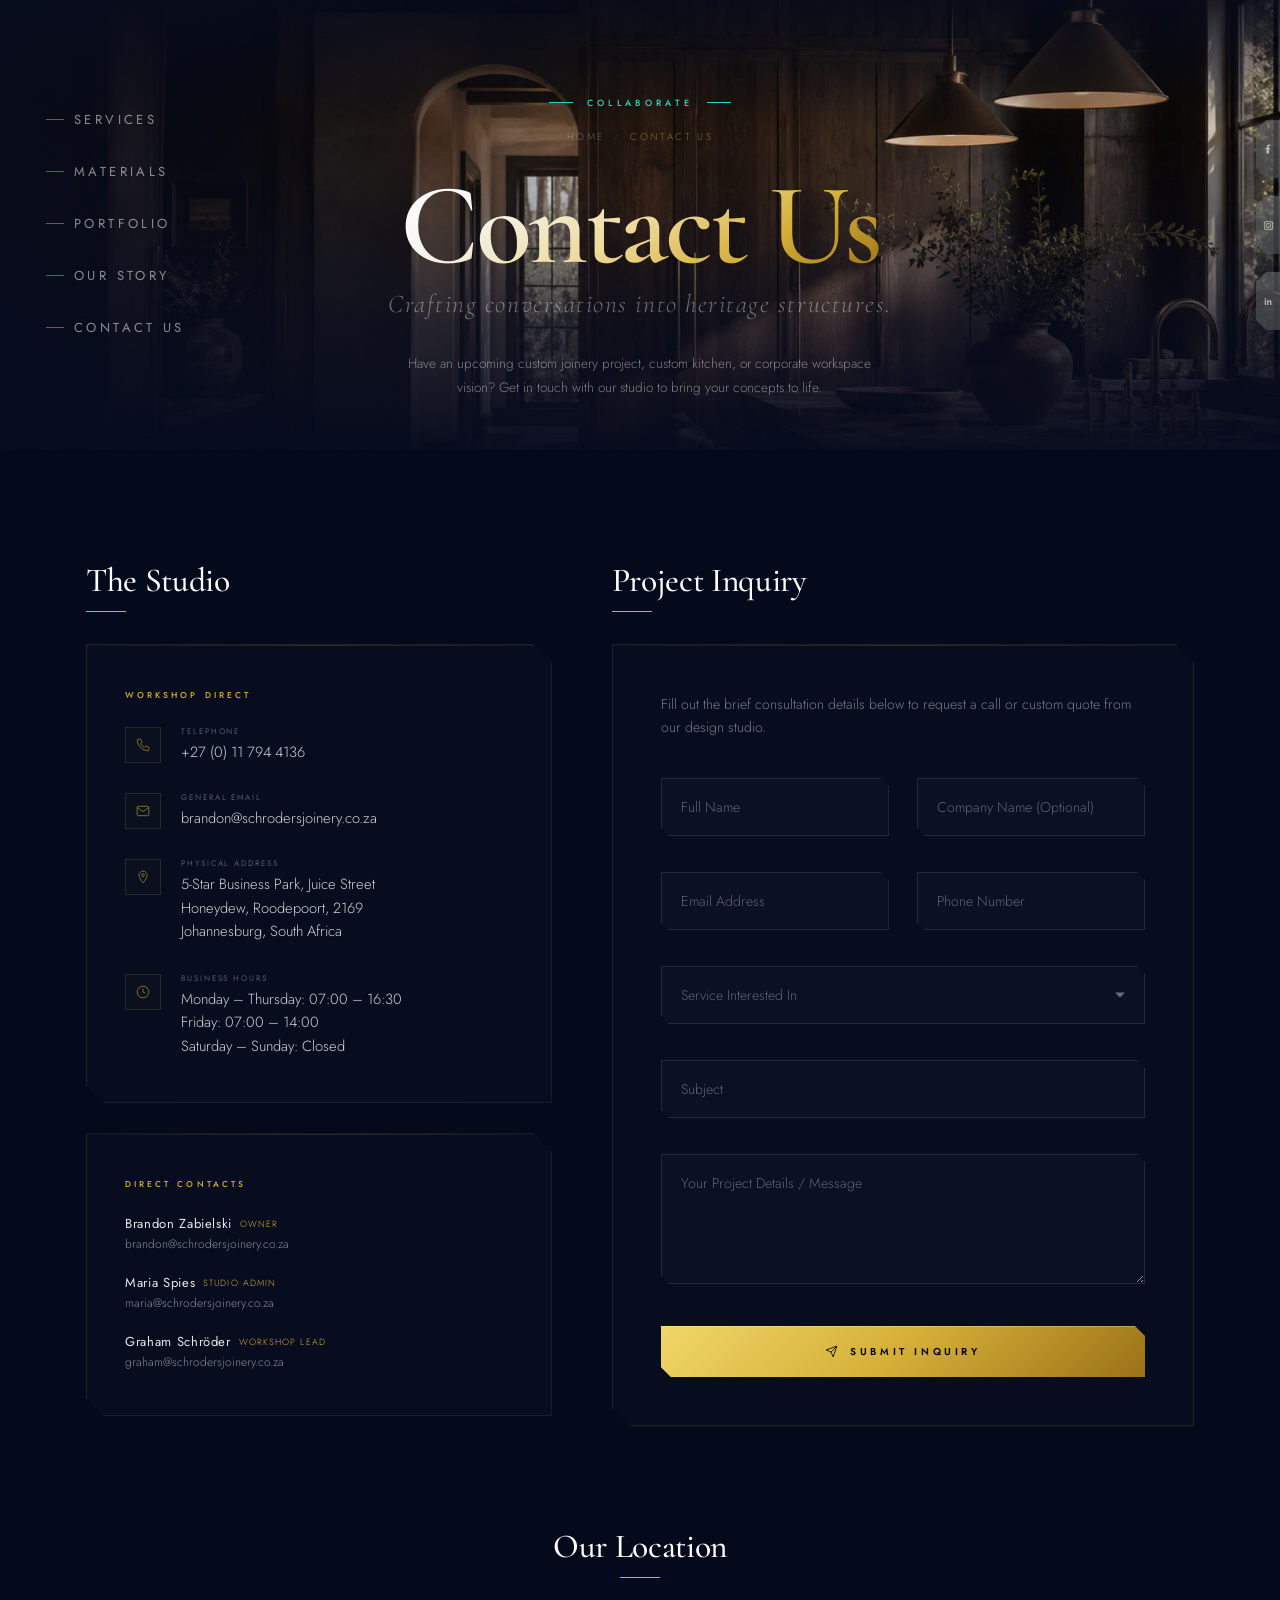
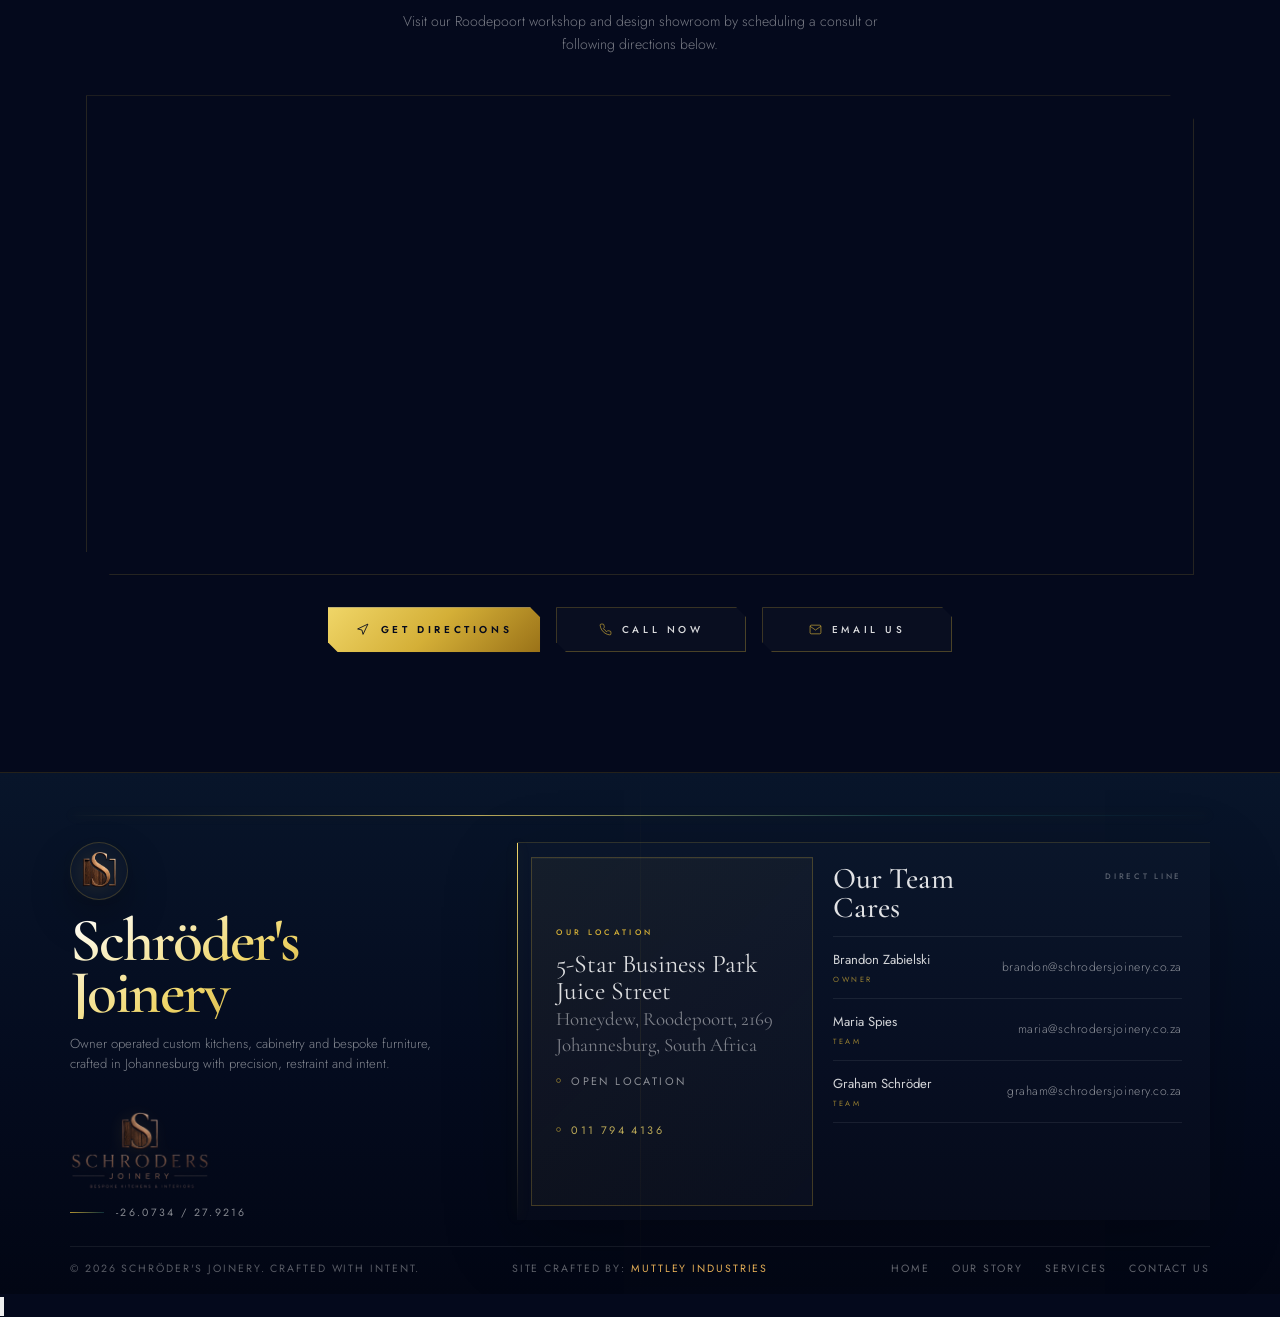
==== commit 18907fd7: "feat: update footer logo, add back-to-top buttons, and make portfolio hero & discipline selector sti" ====
--- a/contact.html
+++ b/contact.html
@@ -2088,53 +2088,48 @@
             .site-footer.vis .footer-ledger::after {
                 height: 100%;
             }
-        }
-
-        /* ==============================
-           BACK TO TOP BUTTON
+              /* ==============================
+           BACK TO TOP + CURSOR GLOW
         ============================== */
         .svc-btt {
             position: fixed;
-            bottom: 30px;
-            right: 30px;
+            bottom: 36px;
+            right: 36px;
+            z-index: 9000;
             width: 44px;
             height: 44px;
-            border-radius: 50%;
-            background: rgba(4, 9, 28, 0.76);
-            backdrop-filter: blur(10px);
-            -webkit-backdrop-filter: blur(10px);
+            background: rgba(4, 9, 28, 0.88);
             border: 1px solid rgba(212, 175, 55, 0.22);
-            color: var(--white);
             display: flex;
             align-items: center;
             justify-content: center;
+            clip-path: polygon(6px 0, 100% 0, 100% calc(100% - 6px), calc(100% - 6px) 100%, 0 100%, 0 6px);
             cursor: pointer;
-            z-index: 998;
             opacity: 0;
+            pointer-events: none;
             transform: translateY(12px);
-            transition: opacity 0.38s ease, transform 0.38s cubic-bezier(0.34, 1.28, 0.64, 1), border-color 0.3s ease, background 0.3s ease;
-            box-shadow: 0 8px 30px rgba(0, 0, 0, 0.3);
-            pointer-events: none;
+            transition: opacity 0.36s ease, transform 0.36s ease, background 0.28s ease, border-color 0.28s ease;
+            backdrop-filter: blur(8px);
         }
 
         .svc-btt.visible {
             opacity: 1;
+            pointer-events: auto;
             transform: translateY(0);
-            pointer-events: auto;
         }
 
         .svc-btt:hover {
-            border-color: rgba(212, 175, 55, 0.65);
-            background: rgba(8, 21, 42, 0.92);
+            background: rgba(212, 175, 55, 0.14);
+            border-color: rgba(212, 175, 55, 0.50);
         }
 
         .svc-btt svg {
-            width: 14px;
-            height: 14px;
-            stroke: rgba(212, 175, 55, 0.7);
-            stroke-width: 2.2;
+            width: 16px;
+            height: 16px;
+            stroke: rgba(212, 175, 55, 0.65);
+            stroke-width: 1.5;
             fill: none;
-            transition: stroke 0.3s ease;
+            transition: stroke 0.28s ease;
         }
 
         .svc-btt:hover svg {
@@ -2516,7 +2511,7 @@
                             with
                             precision, restraint and intent.
                         </p>
-                        <img src="tri-logo.png" alt="Schröder's Joinery Badge" class="footer-secondary-mark">
+                        <img src="sj-full-logo.png" alt="Schröder's Joinery Badge" class="footer-secondary-mark">
                         <a class="footer-coordinate"
                             href="https://www.google.com/maps/search/?api=1&amp;query=-26.0734,27.9216" target="_blank"
                             rel="noopener">
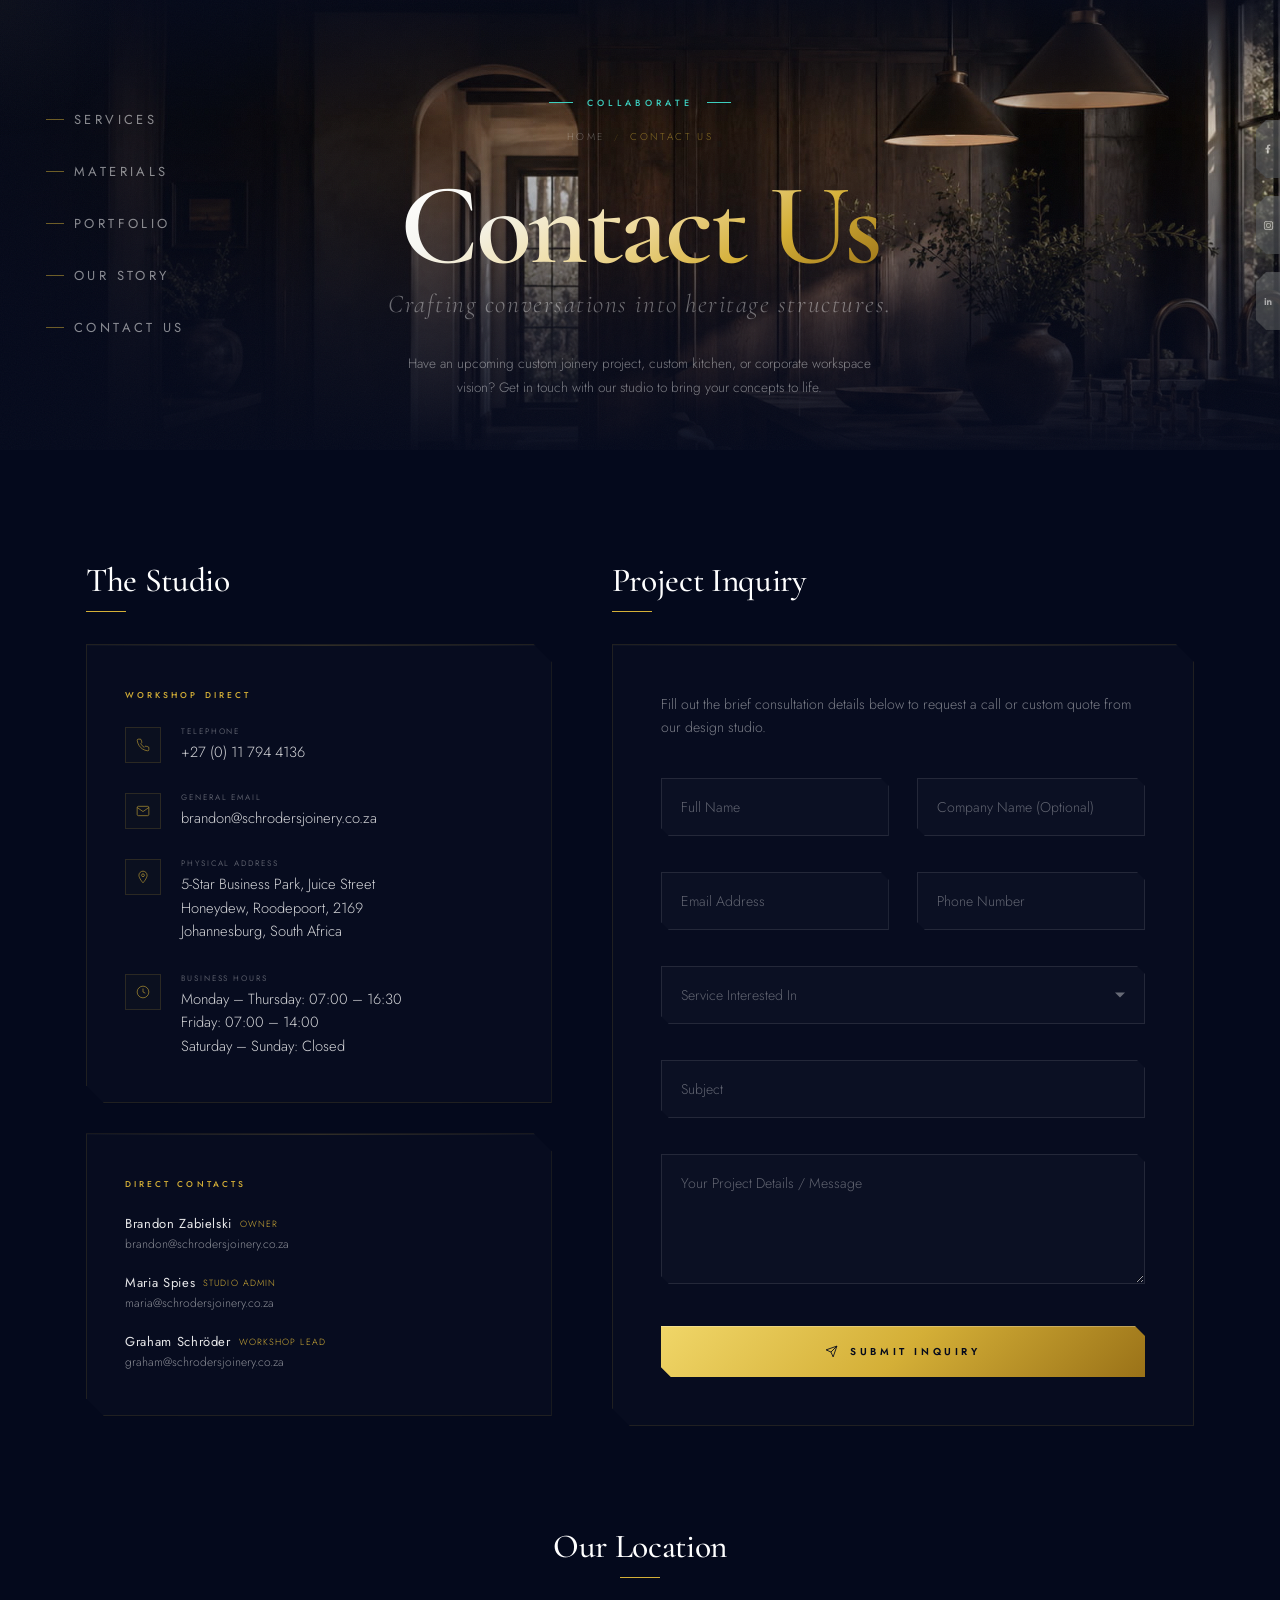
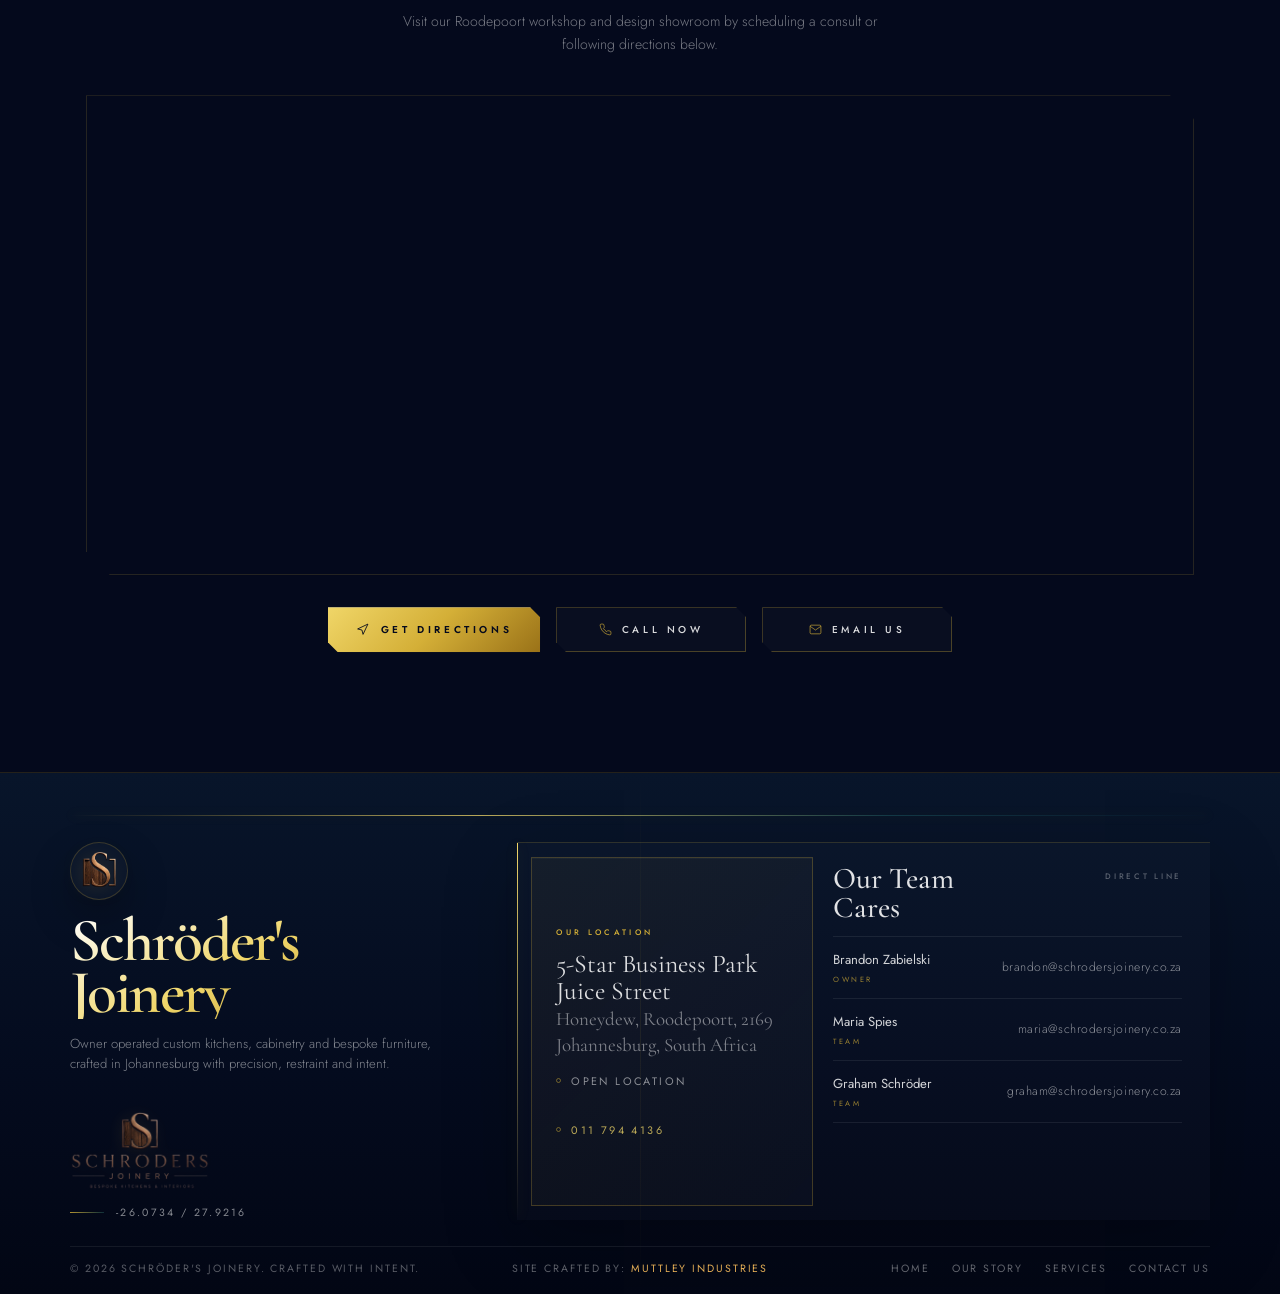
==== commit 91fd8c88: "style: update honeycomb icons on index.html and fix back-to-top styles in contact.html" ====
--- a/contact.html
+++ b/contact.html
@@ -2088,7 +2088,9 @@
             .site-footer.vis .footer-ledger::after {
                 height: 100%;
             }
-              /* ==============================
+        }
+
+        /* ==============================
            BACK TO TOP + CURSOR GLOW
         ============================== */
         .svc-btt {
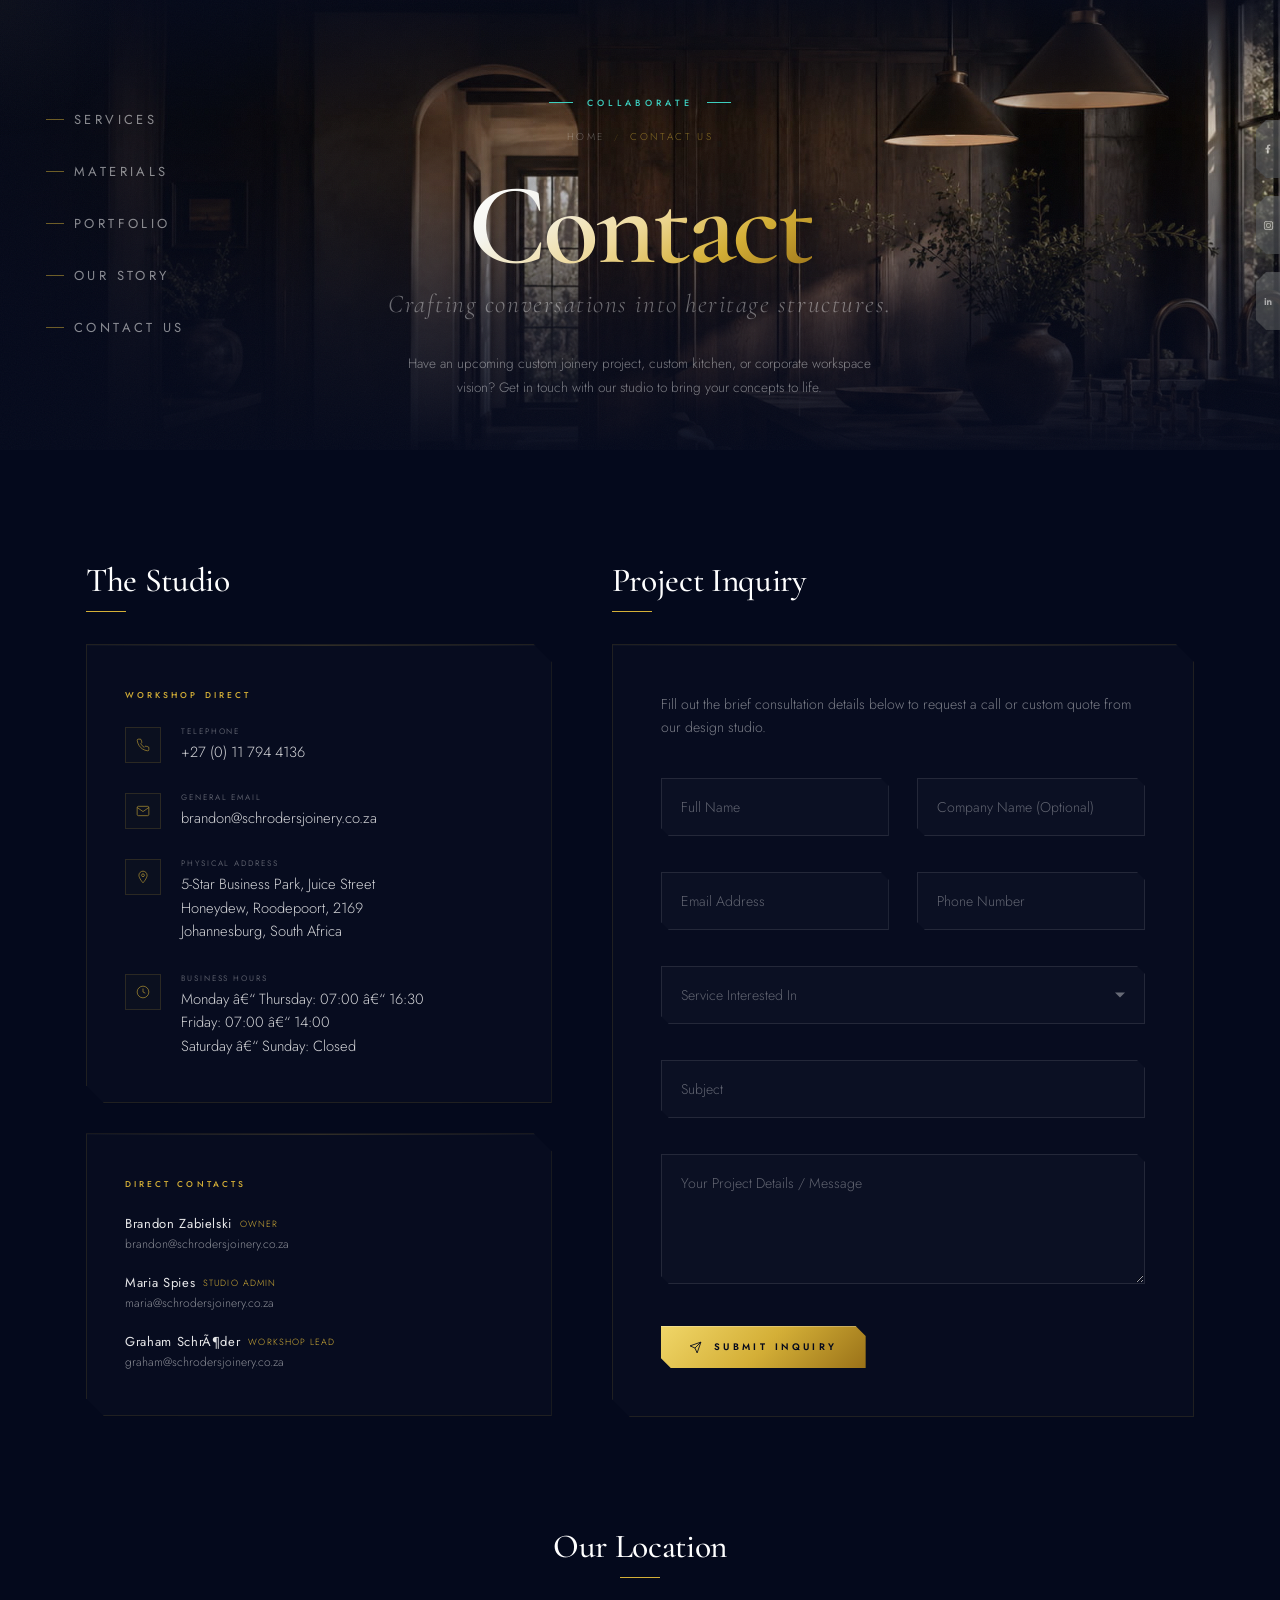
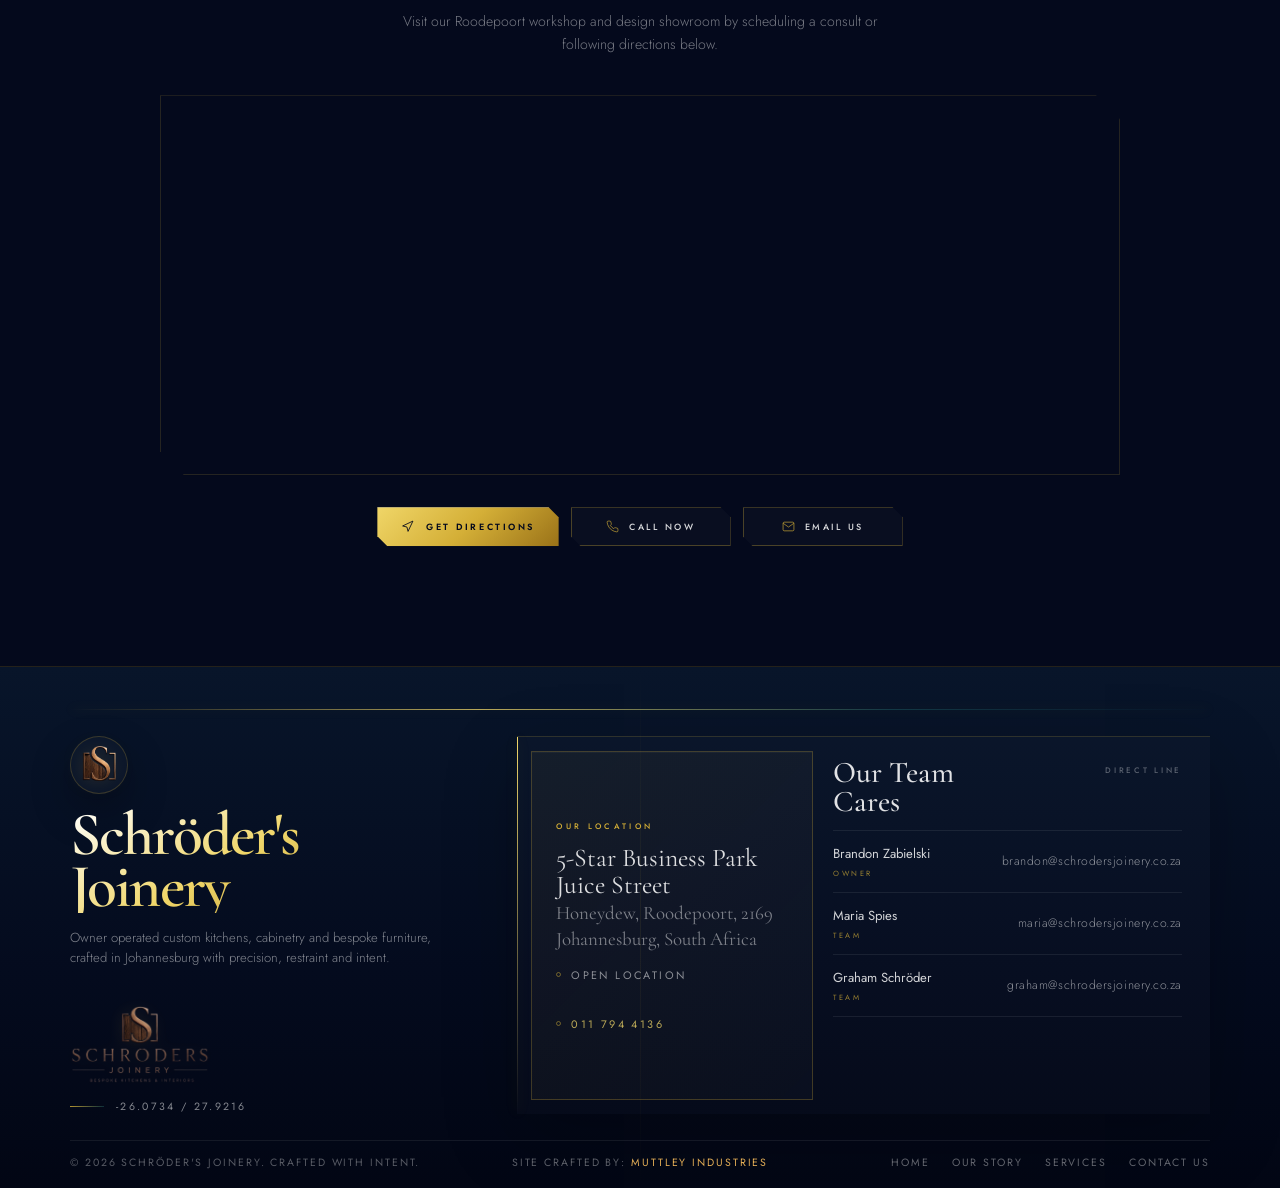
==== commit 9af66cad: "refactor: separate inline styles and scripts, fix mobile honeycomb, and add section transitions" ====
--- a/contact.html
+++ b/contact.html
@@ -1,26 +1,26 @@
-<!DOCTYPE html>
+﻿<!DOCTYPE html>
 <html lang="en">
 
 <head>
     <!-- //SEO & Meta// -->
     <meta charset="UTF-8">
     <meta name="viewport" content="width=device-width, initial-scale=1.0">
-    <title>Contact Schröder's Joinery | Bespoke Custom Woodwork & Kitchens</title>
+    <title>Contact SchrÃ¶der's Joinery | Bespoke Custom Woodwork & Kitchens</title>
     <meta name="description"
-        content="Get in touch with Schröder's Joinery. Contact our Honeydew, Johannesburg workshop for custom kitchens, bespoke cabinetry, fitted office workspaces, luxury bathrooms, and architectural woodwork. Owner Brandon Zabielski.">
+        content="Get in touch with SchrÃ¶der's Joinery. Contact our Honeydew, Johannesburg workshop for custom kitchens, bespoke cabinetry, fitted office workspaces, luxury bathrooms, and architectural woodwork. Owner Brandon Zabielski.">
     <meta name="keywords"
         content="contact joinery Johannesburg, custom cabinets Midrand, bespoke furniture Kyalami, fitted kitchens Honeydew, Schroder's Joinery, Brandon Zabielski">
-    <meta name="author" content="Schröder's Joinery">
+    <meta name="author" content="SchrÃ¶der's Joinery">
     <meta name="robots" content="index, follow, max-image-preview:large">
     <link rel="canonical" href="https://www.schrodersjoinery.co.za/contact.html">
 
     <!-- //Open Graph// -->
-    <meta property="og:title" content="Contact Schröder's Joinery | Bespoke Woodwork">
+    <meta property="og:title" content="Contact SchrÃ¶der's Joinery | Bespoke Woodwork">
     <meta property="og:description"
         content="Discuss your spatial concepts or architectural plans with our master craftsmen. Contact our Johannesburg workshop directly.">
     <meta property="og:type" content="website">
     <meta property="og:url" content="https://www.schrodersjoinery.co.za/contact.html">
-    <meta property="og:site_name" content="Schröder's Joinery">
+    <meta property="og:site_name" content="SchrÃ¶der's Joinery">
     <meta property="og:locale" content="en_ZA">
 
     <!-- //Fonts// -->
@@ -30,2136 +30,8 @@
         href="https://fonts.googleapis.com/css2?family=Cormorant+Garamond:ital,wght@0,300;0,400;0,500;0,600;0,700;1,300;1,400&family=Jost:wght@200;300;400;500;600&family=Playfair+Display:ital,wght@0,400;0,700;1,400&display=swap"
         rel="stylesheet">
 
-    <style>
-        /* ==============================
-           RESET & ROOT
-        ============================== */
-        *,
-        *::before,
-        *::after {
-            margin: 0;
-            padding: 0;
-            box-sizing: border-box;
-        }
-
-        :root {
-            --gold: #D4AF37;
-            --gold-lt: #F0D668;
-            --gold-dk: #9a7218;
-            --navy: #04091C;
-            --navy-mid: #060d28;
-            --navy-lt: #0a1535;
-            --cyan: #3DCFBF;
-            --white: #ffffff;
-            --dim: rgba(255, 255, 255, 0.52);
-            --dim-lo: rgba(255, 255, 255, 0.28);
-        }
-
-        body {
-            background: var(--navy);
-            color: var(--white);
-            font-family: 'Jost', sans-serif;
-            overflow-x: hidden;
-        }
-
-        /* ==============================
-           STICKY HEADER & NAVIGATION
-        ============================== */
-        .sticky-logo-btn {
-            position: fixed;
-            top: 22px;
-            left: 50%;
-            transform: translateX(-50%) translateY(-70px);
-            z-index: 9999;
-            display: flex;
-            align-items: center;
-            justify-content: center;
-            text-decoration: none;
-            cursor: pointer;
-            background: rgba(8, 21, 42, 0.80);
-            backdrop-filter: blur(14px);
-            -webkit-backdrop-filter: blur(14px);
-            border: 1px solid rgba(212, 175, 55, 0.22);
-            border-radius: 50px;
-            padding: 7px 10px;
-            opacity: 0;
-            transition:
-                transform 0.55s cubic-bezier(0.34, 1.36, 0.64, 1),
-                opacity 0.40s ease,
-                border-color 0.36s ease,
-                box-shadow 0.36s ease;
-            box-shadow: 0 4px 24px rgba(0, 0, 0, 0.40);
-        }
-
-        .sticky-logo-btn.visible {
-            transform: translateX(-50%) translateY(0);
-            opacity: 1;
-        }
-
-        .sticky-logo-btn:hover {
-            border-color: rgba(212, 175, 55, 0.58);
-            box-shadow: 0 6px 40px rgba(212, 175, 55, 0.18), 0 4px 28px rgba(0, 0, 0, 0.42);
-        }
-
-        .sticky-logo-btn img {
-            height: 34px;
-            width: auto;
-            object-fit: contain;
-            display: block;
-            filter: drop-shadow(0 0 6px rgba(212, 175, 55, 0.28));
-            transition: filter 0.36s ease;
-        }
-
-        .sticky-logo-btn:hover img {
-            filter: drop-shadow(0 0 14px rgba(212, 175, 55, 0.60));
-        }
-
-        /* Mobile Menu Toggle button */
-        .hero-mobile-toggle {
-            position: fixed;
-            top: 34px;
-            left: 24px;
-            z-index: 10001;
-            width: 36px;
-            height: 28px;
-            padding: 0;
-            border: 0;
-            background: transparent;
-            cursor: pointer;
-            color: var(--white);
-            opacity: 0.84;
-            -webkit-tap-highlight-color: transparent;
-            transition: opacity 0.3s ease, transform 0.3s ease;
-            display: none;
-        }
-
-        .hero-mobile-toggle:hover {
-            opacity: 1;
-            transform: translateY(-1px);
-        }
-
-        .hero-mobile-toggle-core {
-            position: relative;
-            display: block;
-            width: 100%;
-            height: 100%;
-        }
-
-        .hero-mobile-toggle-core::before {
-            content: '';
-            position: absolute;
-            left: 0;
-            top: 2px;
-            bottom: 2px;
-            width: 1px;
-            background: rgba(255, 255, 255, 0.24);
-            opacity: 0;
-            transform: scaleY(0.35);
-            transform-origin: top center;
-            transition: opacity 0.24s ease, transform 0.34s cubic-bezier(0.22, 1, 0.36, 1);
-        }
-
-        .hero-mobile-line {
-            position: absolute;
-            left: 8px;
-            height: 1px;
-            background: rgba(255, 255, 255, 0.9);
-            transform-origin: left center;
-            transition: transform 0.34s cubic-bezier(0.22, 1, 0.36, 1), width 0.34s ease, opacity 0.22s ease;
-        }
-
-        .hero-mobile-line-top {
-            top: 3px;
-            width: 28px;
-        }
-
-        .hero-mobile-line-mid {
-            top: 13px;
-            width: 16px;
-        }
-
-        .hero-mobile-line-bot {
-            top: 23px;
-            width: 22px;
-        }
-
-        .hero-mobile-toggle[aria-expanded="true"] .hero-mobile-toggle-core::before {
-            opacity: 1;
-            transform: scaleY(1);
-        }
-
-        .hero-mobile-toggle[aria-expanded="true"] .hero-mobile-line-top {
-            width: 28px;
-            transform: translateY(10px) rotate(38deg);
-        }
-
-        .hero-mobile-toggle[aria-expanded="true"] .hero-mobile-line-mid {
-            opacity: 0;
-            transform: translateX(-8px);
-        }
-
-        .hero-mobile-toggle[aria-expanded="true"] .hero-mobile-line-bot {
-            width: 28px;
-            transform: translateY(-10px) rotate(-38deg);
-        }
-
-        /* Mobile Navigation Panel Overlay */
-        .hero-mobile-nav {
-            position: fixed;
-            inset: 0;
-            z-index: 10000;
-            pointer-events: none;
-            display: none;
-        }
-
-        .hero-mobile-nav-backdrop {
-            position: absolute;
-            inset: 0;
-            border: 0;
-            background: linear-gradient(90deg, rgba(3, 7, 18, 0.88) 0%, rgba(3, 7, 18, 0.62) 28%, rgba(3, 7, 18, 0.18) 54%, rgba(3, 7, 18, 0) 76%);
-            opacity: 0;
-            cursor: pointer;
-            transition: opacity 0.28s ease;
-        }
-
-        .hero-mobile-nav-panel {
-            position: fixed;
-            top: 96px;
-            left: 24px;
-            display: flex;
-            flex-direction: column;
-            gap: 18px;
-            padding-left: 18px;
-            max-width: calc(100vw - 48px);
-            transform: translateX(-18px);
-            opacity: 0;
-            transition: transform 0.36s cubic-bezier(0.22, 1, 0.36, 1), opacity 0.24s ease;
-        }
-
-        .hero-mobile-nav-panel::before {
-            content: '';
-            position: absolute;
-            left: 0;
-            top: 2px;
-            bottom: 2px;
-            width: 1px;
-            background: linear-gradient(to bottom, rgba(212, 175, 55, 0.72) 0%, rgba(212, 175, 55, 0.24) 62%, transparent 100%);
-        }
-
-        .hero-mobile-nav.is-open {
-            pointer-events: auto;
-        }
-
-        .hero-mobile-nav.is-open .hero-mobile-nav-backdrop {
-            opacity: 1;
-        }
-
-        .hero-mobile-nav.is-open .hero-mobile-nav-panel {
-            transform: translateX(0);
-            opacity: 1;
-        }
-
-        .hero-mobile-nav-links {
-            display: flex;
-            flex-direction: column;
-            gap: 18px;
-        }
-
-        .hero-mobile-link {
-            display: inline-flex;
-            align-items: center;
-            gap: 12px;
-            width: fit-content;
-            text-decoration: none;
-            opacity: 0;
-            transform: translateX(-10px);
-            transition: opacity 0.22s ease, transform 0.36s cubic-bezier(0.22, 1, 0.36, 1), color 0.32s ease;
-        }
-
-        .hero-mobile-link::before {
-            content: '';
-            display: block;
-            width: 18px;
-            height: 1px;
-            background: rgba(212, 175, 55, 0.50);
-            flex-shrink: 0;
-            transition: width 0.36s ease, background 0.36s ease;
-        }
-
-        .hero-mobile-link span {
-            font-family: 'Jost', sans-serif;
-            font-size: 13px;
-            font-weight: 400;
-            letter-spacing: 0.26em;
-            text-transform: uppercase;
-            color: rgba(255, 255, 255, 0.52);
-            white-space: nowrap;
-            transition: color 0.32s ease, letter-spacing 0.36s ease;
-        }
-
-        .hero-mobile-nav.is-open .hero-mobile-link {
-            opacity: 1;
-            transform: translateX(0);
-        }
-
-        .hero-mobile-nav.is-open .hero-mobile-link:nth-child(1) {
-            transition-delay: 0.03s;
-        }
-
-        .hero-mobile-nav.is-open .hero-mobile-link:nth-child(2) {
-            transition-delay: 0.08s;
-        }
-
-        .hero-mobile-nav.is-open .hero-mobile-link:nth-child(3) {
-            transition-delay: 0.13s;
-        }
-
-        .hero-mobile-nav.is-open .hero-mobile-link:nth-child(4) {
-            transition-delay: 0.18s;
-        }
-
-        .hero-mobile-nav.is-open .hero-mobile-link:nth-child(5) {
-            transition-delay: 0.23s;
-        }
-
-        .hero-mobile-link:hover::before,
-        .hero-mobile-link:focus-visible::before {
-            width: 30px;
-            background: #D4AF37;
-        }
-
-        .hero-mobile-link:hover span,
-        .hero-mobile-link:focus-visible span {
-            color: rgba(212, 175, 55, 0.95);
-            letter-spacing: 0.38em;
-        }
-
-        /* Desktop Left Navigation menu */
-        .hero-nav {
-            position: absolute;
-            left: 46px;
-            top: 0;
-            z-index: 10;
-            display: flex;
-            flex-direction: column;
-            gap: 0;
-        }
-
-        .h-nav-item {
-            position: absolute;
-            left: 0;
-            display: flex;
-            align-items: center;
-            gap: 10px;
-            text-decoration: none;
-            cursor: pointer;
-            animation: navSlideIn 0.8s cubic-bezier(0.34, 1.28, 0.64, 1) both;
-        }
-
-        .h-nav-item::before {
-            content: '';
-            display: block;
-            width: 18px;
-            height: 1px;
-            background: rgba(212, 175, 55, 0.50);
-            flex-shrink: 0;
-            transition: width 0.36s ease, background 0.36s ease;
-        }
-
-        .h-nav-item:hover::before {
-            width: 30px;
-            background: #D4AF37;
-        }
-
-        .h-nav-item span {
-            font-family: 'Jost', sans-serif;
-            font-size: 13px;
-            font-weight: 400;
-            letter-spacing: 0.26em;
-            text-transform: uppercase;
-            color: rgba(255, 255, 255, 0.52);
-            transition: color 0.32s ease, letter-spacing 0.36s ease;
-            white-space: nowrap;
-        }
-
-        .h-nav-item:hover span {
-            color: rgba(212, 175, 55, 0.95);
-            letter-spacing: 0.38em;
-        }
-
-        @keyframes navSlideIn {
-            from {
-                opacity: 0;
-                transform: translateX(-28px);
-            }
-
-            to {
-                opacity: 1;
-                transform: translateX(0);
-            }
-        }
-
-        .h-nav-item:nth-child(1) {
-            top: 110px;
-            animation-delay: 0.55s;
-        }
-
-        .h-nav-item:nth-child(2) {
-            top: 162px;
-            animation-delay: 0.68s;
-        }
-
-        .h-nav-item:nth-child(3) {
-            top: 214px;
-            animation-delay: 0.81s;
-        }
-
-        .h-nav-item:nth-child(4) {
-            top: 266px;
-            animation-delay: 0.94s;
-        }
-
-        .h-nav-item:nth-child(5) {
-            top: 318px;
-            animation-delay: 1.07s;
-        }
-
-        /* Social Media Rail */
-        .hero-social-rail {
-            position: absolute;
-            top: 50%;
-            right: 0;
-            z-index: 11;
-            display: flex;
-            flex-direction: column;
-            align-items: flex-end;
-            gap: 18px;
-            transform: translateY(-50%);
-            animation: socialRailEntry 0.9s cubic-bezier(0.22, 1, 0.36, 1) 0.95s both;
-        }
-
-        @keyframes socialRailEntry {
-            from {
-                opacity: 0;
-                transform: translate(18px, -50%);
-            }
-
-            to {
-                opacity: 1;
-                transform: translate(0, -50%);
-            }
-        }
-
-        .hero-social-tab {
-            position: relative;
-            display: flex;
-            align-items: center;
-            justify-content: center;
-            height: 58px;
-            width: 24px;
-            color: #ffffff;
-            text-decoration: none;
-            clip-path: polygon(10px 0, 100% 0, 100% 100%, 10px 100%, 0 calc(100% - 10px), 0 10px);
-            border-radius: 0;
-            background: linear-gradient(180deg, rgba(116, 122, 130, 0.78), rgba(90, 96, 104, 0.88));
-            box-shadow: 0 10px 22px rgba(0, 0, 0, 0.14);
-            opacity: 0.76;
-            filter: saturate(0.48) brightness(0.84);
-            transition: transform 0.34s cubic-bezier(0.22, 1, 0.36, 1), opacity 0.28s ease, box-shadow 0.34s ease, filter 0.34s ease;
-        }
-
-        .hero-social-tab::before {
-            content: '';
-            position: absolute;
-            inset: 0;
-            background: var(--social-hover);
-            opacity: 0;
-            transition: opacity 0.34s ease;
-            z-index: 0;
-        }
-
-        .hero-social-tab::after {
-            content: '';
-            position: absolute;
-            inset: 1px 0 1px 1px;
-            background: linear-gradient(180deg, rgba(255, 255, 255, 0.14) 0%, rgba(255, 255, 255, 0) 54%);
-            pointer-events: none;
-            opacity: 0.2;
-            z-index: 1;
-        }
-
-        .hero-social-tab:hover,
-        .hero-social-tab:focus-visible {
-            transform: translateX(-4px);
-            box-shadow: 0 14px 28px rgba(0, 0, 0, 0.2);
-            opacity: 1;
-            filter: saturate(1) brightness(1.03);
-        }
-
-        .hero-social-tab:hover::before,
-        .hero-social-tab:focus-visible::before {
-            opacity: 1;
-        }
-
-        .hero-social-tab svg {
-            width: 13px;
-            height: 13px;
-            fill: currentColor;
-            position: relative;
-            z-index: 2;
-        }
-
-        .hero-social-tab.is-facebook {
-            --social-hover: #1877F2;
-        }
-
-        .hero-social-tab.is-facebook svg {
-            width: 12px;
-            height: 12px;
-        }
-
-        .hero-social-tab.is-instagram {
-            --social-hover: linear-gradient(135deg, #F58529 0%, #FEDA77 20%, #DD2A7B 52%, #8134AF 76%, #515BD4 100%);
-        }
-
-        .hero-social-tab.is-instagram svg {
-            width: 11px;
-            height: 11px;
-        }
-
-        .hero-social-tab.is-linkedin {
-            --social-hover: #0A66C2;
-        }
-
-        .hero-social-tab.is-linkedin svg {
-            width: 10.5px;
-            height: 10.5px;
-        }
-
-        @media (max-width: 1140px) {
-            .hero-nav {
-                left: 20px;
-            }
-
-            .hero-social-rail {
-                transform: translateY(-50%) scale(0.92);
-                transform-origin: right center;
-            }
-        }
-
-        @media (max-width: 700px) {
-            .hero-mobile-toggle {
-                display: inline-flex;
-            }
-
-            .hero-mobile-nav {
-                display: block;
-            }
-
-            .hero-nav {
-                display: none;
-            }
-
-            .hero-social-rail {
-                top: 47%;
-                gap: 12px;
-                transform: translateY(-50%);
-            }
-
-            .hero-social-tab {
-                height: 46px;
-                width: 20px;
-                clip-path: polygon(8px 0, 100% 0, 100% 100%, 8px 100%, 0 calc(100% - 8px), 0 8px);
-                opacity: 0.8;
-            }
-
-            .hero-social-tab svg {
-                width: 11px;
-                height: 11px;
-            }
-        }
-
-        /* ==============================
-           PAGE HERO
-        ============================== */
-        .pg-hero {
-            position: sticky;
-            top: 0;
-            z-index: 1;
-            width: 100%;
-            height: 50vh;
-            min-height: 300px;
-            overflow: hidden;
-            background: var(--navy);
-            display: flex;
-            align-items: flex-end;
-            justify-content: center;
-        }
-
-        .pg-content-wrap {
-            position: relative;
-            z-index: 10;
-            background: var(--navy);
-            width: 100%;
-        }
-
-        .pg-hero-bg {
-            position: absolute;
-            inset: 0;
-            background-image: url('contact-bg.jpg');
-            background-size: cover;
-            background-position: center 30%;
-            transform: scale(1.06);
-            animation: pgHeroKenBurns 18s ease-in-out infinite alternate;
-        }
-
-        @keyframes pgHeroKenBurns {
-            from {
-                transform: scale(1.06) translateX(-1%);
-            }
-
-            to {
-                transform: scale(1.00) translateX(1%);
-            }
-        }
-
-        .pg-hero-vignette {
-            position: absolute;
-            inset: 0;
-            z-index: 2;
-            pointer-events: none;
-            background:
-                linear-gradient(to top, rgba(4, 9, 28, 0.98) 0%, rgba(4, 9, 28, 0.72) 28%, rgba(4, 9, 28, 0.18) 58%, transparent 76%),
-                linear-gradient(to right, rgba(4, 9, 28, 0.78) 0%, rgba(4, 9, 28, 0.32) 22%, transparent 46%),
-                linear-gradient(to bottom, rgba(4, 9, 28, 0.72) 0%, transparent 28%);
-        }
-
-        .pg-hero-diag {
-            position: absolute;
-            inset: 0;
-            z-index: 3;
-            pointer-events: none;
-            overflow: hidden;
-        }
-
-        .pg-hero-diag::before {
-            content: '';
-            position: absolute;
-            top: 0;
-            left: -20%;
-            width: 1px;
-            height: 140%;
-            background: linear-gradient(to bottom, transparent 0%, rgba(212, 175, 55, 0.18) 30%, rgba(212, 175, 55, 0.45) 52%, rgba(212, 175, 55, 0.18) 70%, transparent 100%);
-            transform: rotate(-24deg);
-            transform-origin: top left;
-            animation: diagDrift 12s ease-in-out infinite alternate;
-        }
-
-        @keyframes diagDrift {
-            from {
-                left: -20%;
-                opacity: 0.5;
-            }
-
-            to {
-                left: -8%;
-                opacity: 1;
-            }
-        }
-
-        .pg-hero-grain {
-            position: absolute;
-            inset: 0;
-            z-index: 4;
-            pointer-events: none;
-            opacity: 0.032;
-            background-image: url("data:image/svg+xml,%3Csvg viewBox='0 0 256 256' xmlns='http://www.w3.org/2000/svg'%3E%3Cfilter id='n'%3E%3CfeTurbulence type='fractalNoise' baseFrequency='0.85' numOctaves='4' stitchTiles='stitch'/%3E%3C/filter%3E%3Crect width='100%25' height='100%25' filter='url(%23n)'/%3E%3C/svg%3E");
-            background-size: 256px 256px;
-        }
-
-        .pg-hero-dust {
-            position: absolute;
-            inset: 0;
-            z-index: 5;
-            pointer-events: none;
-            overflow: hidden;
-        }
-
-        .ph-dust-p {
-            position: absolute;
-            border-radius: 50%;
-            background: rgba(212, 175, 55, 0.55);
-            animation: phDustFloat linear infinite;
-        }
-
-        @keyframes phDustFloat {
-            0% {
-                transform: translateY(100vh) translateX(0px);
-                opacity: 0;
-            }
-
-            10% {
-                opacity: 1;
-            }
-
-            90% {
-                opacity: 0.5;
-            }
-
-            100% {
-                transform: translateY(-12vh) translateX(var(--drift, 20px));
-                opacity: 0;
-            }
-        }
-
-        .pg-hero-copy {
-            position: relative;
-            z-index: 10;
-            padding: 0 120px 50px;
-            max-width: 860px;
-            display: flex;
-            flex-direction: column;
-            align-items: center;
-            text-align: center;
-        }
-
-        .pg-hero-eyebrow {
-            display: flex;
-            align-items: center;
-            justify-content: center;
-            gap: 14px;
-            font-family: 'Jost', sans-serif;
-            font-size: 9px;
-            font-weight: 500;
-            letter-spacing: 0.48em;
-            text-transform: uppercase;
-            color: var(--cyan);
-            margin-bottom: 20px;
-            opacity: 0;
-            transform: translateY(14px);
-            animation: fadeUpIn 0.8s ease 0.4s both;
-        }
-
-        .pg-hero-eyebrow::before,
-        .pg-hero-eyebrow::after {
-            content: '';
-            width: 24px;
-            height: 1px;
-            background: var(--cyan);
-            flex-shrink: 0;
-        }
-
-        .pg-hero-breadcrumb {
-            display: flex;
-            align-items: center;
-            justify-content: center;
-            gap: 10px;
-            margin-bottom: 32px;
-            opacity: 0;
-            animation: fadeUpIn 0.7s ease 0.6s both;
-        }
-
-        .pg-hero-breadcrumb a,
-        .pg-hero-breadcrumb span {
-            font-family: 'Jost', sans-serif;
-            font-size: 10px;
-            font-weight: 300;
-            letter-spacing: 0.24em;
-            text-transform: uppercase;
-            color: rgba(255, 255, 255, 0.30);
-            text-decoration: none;
-            transition: color 0.28s ease;
-        }
-
-        .pg-hero-breadcrumb a:hover {
-            color: rgba(212, 175, 55, 0.70);
-        }
-
-        .pg-hero-breadcrumb .sep {
-            font-size: 8px;
-            color: rgba(212, 175, 55, 0.28);
-        }
-
-        .pg-hero-breadcrumb .current {
-            color: rgba(212, 175, 55, 0.55);
-        }
-
-        .pg-hero-title {
-            font-family: 'Cormorant Garamond', serif;
-            font-weight: 600;
-            font-size: clamp(4.2rem, 9vw, 12rem);
-            line-height: 0.86;
-            letter-spacing: -0.03em;
-            background: linear-gradient(148deg, #ffffff 0%, #f5f5f0 22%, #eed99a 50%, #D4AF37 74%, #9a7218 100%);
-            -webkit-background-clip: text;
-            -webkit-text-fill-color: transparent;
-            background-clip: text;
-            margin-bottom: 12px;
-            text-align: center;
-            opacity: 0;
-            transform: translateY(36px);
-            animation: fadeUpIn 1.0s cubic-bezier(0.16, 1, 0.3, 1) 0.7s both;
-        }
-
-        .pg-hero-sub {
-            font-family: 'Cormorant Garamond', serif;
-            font-style: italic;
-            font-weight: 300;
-            font-size: clamp(1.1rem, 2vw, 2.2rem);
-            color: rgba(255, 255, 255, 0.38);
-            letter-spacing: 0.06em;
-            margin-bottom: 32px;
-            text-align: center;
-            opacity: 0;
-            transform: translateY(18px);
-            animation: fadeUpIn 0.8s ease 1.0s both;
-        }
-
-        .pg-hero-desc {
-            font-family: 'Jost', sans-serif;
-            font-size: 0.85rem;
-            font-weight: 300;
-            line-height: 1.82;
-            color: rgba(255, 255, 255, 0.46);
-            max-width: 480px;
-            margin-inline: auto;
-            text-align: center;
-            opacity: 0;
-            transform: translateY(16px);
-            animation: fadeUpIn 0.8s ease 1.2s both;
-        }
-
-        @media (max-width: 900px) {
-            .pg-hero-copy {
-                padding: 0 28px 60px;
-            }
-        }
-
-        @media (max-width: 540px) {
-            .pg-hero-copy {
-                padding: 0 20px 65px;
-            }
-        }
-
-        /* ==============================
-           UTILITY KEYFRAMES & REVEALS
-        ============================== */
-        @keyframes fadeUpIn {
-            from {
-                opacity: 0;
-                transform: translateY(18px);
-            }
-
-            to {
-                opacity: 1;
-                transform: translateY(0);
-            }
-        }
-
-        .sv-reveal {
-            opacity: 0;
-            transform: translateY(28px);
-            transition: opacity 0.9s cubic-bezier(0.16, 1, 0.3, 1), transform 0.9s cubic-bezier(0.16, 1, 0.3, 1);
-        }
-
-        .sv-reveal.vis {
-            opacity: 1;
-            transform: translateY(0);
-        }
-
-        .sv-reveal-left {
-            opacity: 0;
-            transform: translateX(-32px);
-            transition: opacity 0.9s cubic-bezier(0.16, 1, 0.3, 1), transform 0.9s cubic-bezier(0.16, 1, 0.3, 1);
-        }
-
-        .sv-reveal-left.vis {
-            opacity: 1;
-            transform: translateX(0);
-        }
-
-        .sv-reveal-right {
-            opacity: 0;
-            transform: translateX(32px);
-            transition: opacity 0.9s cubic-bezier(0.16, 1, 0.3, 1), transform 0.9s cubic-bezier(0.16, 1, 0.3, 1);
-        }
-
-        .sv-reveal-right.vis {
-            opacity: 1;
-            transform: translateX(0);
-        }
-
-        /* ==============================
-           CONTACT GRID LAYOUT
-        ============================== */
-        .contact-grid {
-            display: grid;
-            grid-template-columns: 1fr 1.25fr;
-            gap: 60px;
-            max-width: 1200px;
-            margin: 0 auto;
-            padding: 110px 46px 80px;
-        }
-
-        .contact-sec-heading {
-            font-family: 'Cormorant Garamond', serif;
-            font-size: 2.1rem;
-            font-weight: 500;
-            letter-spacing: -0.01em;
-            color: var(--white);
-            margin-bottom: 32px;
-            text-transform: capitalize;
-        }
-
-        .contact-sec-heading::after {
-            content: '';
-            display: block;
-            width: 40px;
-            height: 1px;
-            background: var(--gold);
-            margin-top: 10px;
-        }
-
-        .contact-sec-heading.centered::after {
-            margin-left: auto;
-            margin-right: auto;
-        }
-
-        /* Cards and Info */
-        .contact-info-card {
-            background: rgba(255, 255, 255, 0.012);
-            border: 1px solid rgba(212, 175, 55, 0.12);
-            padding: 44px 38px;
-            margin-bottom: 30px;
-            clip-path: polygon(0 0, calc(100% - 18px) 0, 100% 18px, 100% 100%, 18px 100%, 0 calc(100% - 18px));
-            box-shadow: inset 0 1px 0 rgba(255, 255, 255, 0.02), 0 30px 60px rgba(0, 0, 0, 0.20);
-            position: relative;
-            overflow: hidden;
-            transition: border-color 0.35s ease, transform 0.35s ease, background-color 0.35s ease;
-        }
-
-        .contact-info-card::before {
-            content: '';
-            position: absolute;
-            top: 0;
-            left: 0;
-            right: 0;
-            height: 1px;
-            background: linear-gradient(90deg, transparent 0%, rgba(212, 175, 55, 0.18) 50%, transparent 100%);
-        }
-
-        .contact-info-card:hover {
-            border-color: rgba(212, 175, 55, 0.38);
-            background: rgba(255, 255, 255, 0.024);
-            transform: translateY(-4px);
-        }
-
-        .contact-card-kicker {
-            font-family: 'Jost', sans-serif;
-            font-size: 8.5px;
-            font-weight: 500;
-            letter-spacing: 0.36em;
-            text-transform: uppercase;
-            color: var(--gold);
-            display: block;
-            margin-bottom: 24px;
-        }
-
-        .contact-card-desc {
-            font-family: 'Jost', sans-serif;
-            font-size: 0.88rem;
-            font-weight: 300;
-            line-height: 1.6;
-            color: rgba(255, 255, 255, 0.52);
-            margin-bottom: 24px;
-        }
-
-        .contact-detail-items {
-            display: flex;
-            flex-direction: column;
-            gap: 28px;
-        }
-
-        .contact-detail-item {
-            display: flex;
-            align-items: flex-start;
-            gap: 20px;
-        }
-
-        .contact-item-icon {
-            width: 36px;
-            height: 36px;
-            border: 1px solid rgba(212, 175, 55, 0.16);
-            display: flex;
-            align-items: center;
-            justify-content: center;
-            flex-shrink: 0;
-            margin-top: 2px;
-            transition: border-color 0.3s ease, background-color 0.3s ease;
-            background: rgba(212, 175, 55, 0.02);
-        }
-
-        .contact-info-card:hover .contact-item-icon {
-            border-color: rgba(212, 175, 55, 0.38);
-            background: rgba(212, 175, 55, 0.05);
-        }
-
-        .contact-item-icon svg {
-            width: 14px;
-            height: 14px;
-            stroke: rgba(212, 175, 55, 0.65);
-            stroke-width: 1.5;
-            fill: none;
-            transition: stroke 0.3s ease, transform 0.3s ease;
-        }
-
-        .contact-info-card:hover .contact-item-icon svg {
-            stroke: rgba(212, 175, 55, 0.95);
-            transform: scale(1.08);
-        }
-
-        .contact-item-content {
-            display: flex;
-            flex-direction: column;
-            gap: 4px;
-        }
-
-        .contact-item-label {
-            font-family: 'Jost', sans-serif;
-            font-size: 8px;
-            font-weight: 400;
-            letter-spacing: 0.24em;
-            text-transform: uppercase;
-            color: rgba(255, 255, 255, 0.32);
-        }
-
-        .contact-item-link {
-            font-family: 'Jost', sans-serif;
-            font-size: 0.92rem;
-            font-weight: 300;
-            color: rgba(255, 255, 255, 0.82);
-            text-decoration: none;
-            transition: color 0.3s ease;
-        }
-
-        .contact-item-link:hover {
-            color: var(--gold-lt);
-        }
-
-        .contact-item-text {
-            font-family: 'Jost', sans-serif;
-            font-style: normal;
-            font-size: 0.92rem;
-            font-weight: 300;
-            line-height: 1.6;
-            color: rgba(255, 255, 255, 0.82);
-        }
-
-        /* Regions & Team list */
-        .region-grid {
-            display: flex;
-            flex-wrap: wrap;
-            gap: 10px;
-        }
-
-        .region-badge {
-            font-family: 'Jost', sans-serif;
-            font-size: 9px;
-            font-weight: 300;
-            letter-spacing: 0.14em;
-            text-transform: uppercase;
-            color: rgba(255, 255, 255, 0.65);
-            background: rgba(255, 255, 255, 0.015);
-            border: 1px solid rgba(212, 175, 55, 0.12);
-            padding: 6px 14px;
-            transition: border-color 0.3s ease, color 0.3s ease, background-color 0.3s ease;
-        }
-
-        .region-badge:hover {
-            border-color: rgba(212, 175, 55, 0.45);
-            color: var(--gold-lt);
-            background: rgba(212, 175, 55, 0.04);
-        }
-
-        .contact-team-list {
-            display: flex;
-            flex-direction: column;
-            gap: 20px;
-        }
-
-        .contact-team-member {
-            display: flex;
-            flex-direction: column;
-            gap: 2px;
-        }
-
-        .member-name {
-            font-family: 'Jost', sans-serif;
-            font-size: 13px;
-            font-weight: 400;
-            letter-spacing: 0.05em;
-            color: rgba(255, 255, 255, 0.9);
-            display: flex;
-            align-items: center;
-            gap: 8px;
-        }
-
-        .member-name small {
-            font-size: 9px;
-            letter-spacing: 0.12em;
-            text-transform: uppercase;
-            color: var(--gold);
-            font-weight: 300;
-        }
-
-        .contact-team-member a {
-            font-family: 'Jost', sans-serif;
-            font-size: 12px;
-            font-weight: 300;
-            color: rgba(255, 255, 255, 0.52);
-            text-decoration: none;
-            transition: color 0.25s ease;
-        }
-
-        .contact-team-member a:hover {
-            color: var(--gold);
-        }
-
-        /* ==============================
-           PREMIUM CONTACT FORM
-        ============================== */
-        .form-wrapper-card {
-            background: rgba(255, 255, 255, 0.012);
-            border: 1px solid rgba(212, 175, 55, 0.12);
-            padding: 48px;
-            clip-path: polygon(0 0, calc(100% - 18px) 0, 100% 18px, 100% 100%, 18px 100%, 0 calc(100% - 18px));
-            box-shadow: inset 0 1px 0 rgba(255, 255, 255, 0.02), 0 30px 60px rgba(0, 0, 0, 0.20);
-            position: relative;
-            overflow: hidden;
-        }
-
-        .form-wrapper-card::before {
-            content: '';
-            position: absolute;
-            top: 0;
-            left: 0;
-            right: 0;
-            height: 1px;
-            background: linear-gradient(90deg, transparent 0%, rgba(212, 175, 55, 0.18) 50%, transparent 100%);
-        }
-
-        .form-instructions {
-            font-family: 'Jost', sans-serif;
-            font-size: 0.88rem;
-            font-weight: 300;
-            line-height: 1.6;
-            color: rgba(255, 255, 255, 0.46);
-            margin-bottom: 40px;
-        }
-
-        .form-row {
-            display: grid;
-            grid-template-columns: 1fr 1fr;
-            gap: 28px;
-        }
-
-        @media (max-width: 560px) {
-            .form-row {
-                grid-template-columns: 1fr;
-                gap: 0;
-            }
-        }
-
-        .form-group {
-            position: relative;
-            margin-bottom: 36px;
-        }
-
-        .form-group input,
-        .form-group textarea,
-        .form-group select {
-            width: 100%;
-            background: rgba(255, 255, 255, 0.015);
-            border: 1px solid rgba(255, 255, 255, 0.1);
-            padding: 18px 20px;
-            font-family: 'Jost', sans-serif;
-            font-size: 0.9rem;
-            font-weight: 300;
-            color: var(--white);
-            border-radius: 0;
-            outline: none;
-            transition: border-color 0.3s ease, background-color 0.3s ease, box-shadow 0.3s ease;
-            clip-path: polygon(0 0, calc(100% - 8px) 0, 100% 8px, 100% 100%, 8px 100%, 0 calc(100% - 8px));
-        }
-
-        .form-group textarea {
-            resize: vertical;
-            min-height: 130px;
-        }
-
-        .form-group select {
-            appearance: none;
-            -webkit-appearance: none;
-            cursor: pointer;
-        }
-
-        .form-group select option {
-            background-color: var(--navy-mid);
-            color: var(--white);
-        }
-
-        .form-group label {
-            position: absolute;
-            left: 20px;
-            top: 19px;
-            font-family: 'Jost', sans-serif;
-            font-size: 0.88rem;
-            font-weight: 300;
-            color: rgba(255, 255, 255, 0.35);
-            pointer-events: none;
-            transition: transform 0.3s ease, font-size 0.3s ease, color 0.3s ease;
-            transform-origin: left top;
-        }
-
-        .form-group input:focus~label,
-        .form-group input:not(:placeholder-shown)~label,
-        .form-group textarea:focus~label,
-        .form-group textarea:not(:placeholder-shown)~label {
-            transform: translateY(-28px) scale(0.85);
-            color: var(--gold-lt);
-        }
-
-        .form-group select:focus~label,
-        .form-group select.has-value~label {
-            transform: translateY(-28px) scale(0.85);
-            color: var(--gold-lt);
-        }
-
-        .form-group input:focus,
-        .form-group textarea:focus,
-        .form-group select:focus {
-            border-color: rgba(212, 175, 55, 0.4);
-            background: rgba(255, 255, 255, 0.03);
-            box-shadow: 0 4px 20px rgba(0, 0, 0, 0.15);
-        }
-
-        .focus-border {
-            position: absolute;
-            bottom: 0;
-            left: 0;
-            width: 0;
-            height: 1.5px;
-            background: var(--gold);
-            transition: width 0.3s ease;
-            z-index: 2;
-        }
-
-        .form-group input:focus~.focus-border,
-        .form-group textarea:focus~.focus-border,
-        .form-group select:focus~.focus-border {
-            width: 100%;
-        }
-
-        .select-wrapper {
-            position: relative;
-        }
-
-        .select-wrapper::after {
-            content: '';
-            position: absolute;
-            right: 20px;
-            top: 50%;
-            transform: translateY(-50%);
-            width: 0;
-            height: 0;
-            border-left: 5px solid transparent;
-            border-right: 5px solid transparent;
-            border-top: 5px solid rgba(255, 255, 255, 0.38);
-            pointer-events: none;
-            transition: border-top-color 0.3s ease;
-        }
-
-        .form-group select:focus~.select-wrapper::after {
-            border-top-color: var(--gold);
-        }
-
-        /* Form validation styles */
-        .form-group.has-error input,
-        .form-group.has-error textarea,
-        .form-group.has-error select {
-            border-color: rgba(255, 77, 77, 0.5);
-            background: rgba(255, 77, 77, 0.015);
-        }
-
-        .form-group.has-error label {
-            color: rgba(255, 77, 77, 0.8);
-        }
-
-        .form-group.has-error .focus-border {
-            background: #ff4d4d;
-        }
-
-        .form-error-msg {
-            position: absolute;
-            left: 4px;
-            bottom: -20px;
-            font-family: 'Jost', sans-serif;
-            font-size: 10px;
-            color: #ff4d4d;
-            font-weight: 300;
-            letter-spacing: 0.04em;
-            opacity: 0;
-            transform: translateY(-4px);
-            transition: opacity 0.3s ease, transform 0.3s ease;
-        }
-
-        .form-group.has-error .form-error-msg {
-            opacity: 1;
-            transform: translateY(0);
-        }
-
-        /* Buttons styles (from services.html) */
-        .svc-btn-primary {
-            display: flex;
-            align-items: center;
-            justify-content: center;
-            gap: 12px;
-            text-decoration: none;
-            font-family: 'Jost', sans-serif;
-            font-size: 10px;
-            font-weight: 600;
-            letter-spacing: 0.36em;
-            text-transform: uppercase;
-            color: var(--navy);
-            background: linear-gradient(135deg, var(--gold-lt) 0%, var(--gold) 50%, var(--gold-dk) 100%);
-            padding: 16px 28px;
-            clip-path: polygon(0 0, calc(100% - 10px) 0, 100% 10px, 100% 100%, 10px 100%, 0 calc(100% - 10px));
-            transition: background 0.30s ease, transform 0.2s ease, box-shadow 0.3s ease;
-            border: none;
-            cursor: pointer;
-            box-shadow: 0 4px 15px rgba(212, 175, 55, 0.2), inset 0 1px 0 rgba(255, 255, 255, 0.25);
-        }
-
-        .svc-btn-primary:hover {
-            background: linear-gradient(135deg, #ffffff 0%, var(--gold-lt) 40%, var(--gold) 100%);
-            box-shadow: 0 8px 25px rgba(212, 175, 55, 0.35);
-        }
-
-        .svc-btn-primary:active {
-            transform: translateY(1px);
-        }
-
-        .svc-btn-primary svg {
-            width: 13px;
-            height: 13px;
-            stroke: var(--navy);
-            stroke-width: 1.6;
-            fill: none;
-            flex-shrink: 0;
-            transition: transform 0.3s ease;
-        }
-
-        .svc-btn-primary:hover svg {
-            transform: translateX(2px) scale(1.05);
-        }
-
-        .svc-btn-ghost {
-            display: flex;
-            align-items: center;
-            justify-content: center;
-            gap: 10px;
-            text-decoration: none;
-            font-family: 'Jost', sans-serif;
-            font-size: 10px;
-            font-weight: 500;
-            letter-spacing: 0.36em;
-            text-transform: uppercase;
-            color: rgba(255, 255, 255, 0.85);
-            border: 1px solid rgba(212, 175, 55, 0.32);
-            padding: 15px 28px;
-            clip-path: polygon(0 0, calc(100% - 10px) 0, 100% 10px, 100% 100%, 10px 100%, 0 calc(100% - 10px));
-            transition: border-color 0.30s ease, color 0.30s ease, background 0.30s ease, transform 0.2s ease, box-shadow 0.30s ease;
-            background: rgba(255, 255, 255, 0.02);
-            cursor: pointer;
-        }
-
-        .svc-btn-ghost:hover {
-            border-color: rgba(212, 175, 55, 0.75);
-            color: var(--gold-lt);
-            background: rgba(212, 175, 55, 0.06);
-            box-shadow: 0 4px 20px rgba(212, 175, 55, 0.12);
-        }
-
-        .svc-btn-ghost:active {
-            transform: translateY(1px);
-        }
-
-        .svc-btn-ghost svg {
-            width: 13px;
-            height: 13px;
-            stroke: rgba(212, 175, 55, 0.75);
-            stroke-width: 1.6;
-            fill: none;
-            flex-shrink: 0;
-            transition: stroke 0.3s ease, transform 0.3s ease;
-        }
-
-        .svc-btn-ghost:hover svg {
-            stroke: var(--gold-lt);
-            transform: scale(1.08);
-        }
-
-        .form-submit-btn {
-            width: 100%;
-            padding: 18px 28px;
-            margin-top: 10px;
-        }
-
-        /* Success Message Panel */
-        .contact-success-card {
-            display: none;
-            flex-direction: column;
-            align-items: center;
-            text-align: center;
-            padding: 30px 10px;
-        }
-
-        .contact-success-card.active {
-            display: flex;
-            animation: fadeInSuccess 0.6s cubic-bezier(0.16, 1, 0.3, 1) forwards;
-        }
-
-        @keyframes fadeInSuccess {
-            from {
-                opacity: 0;
-                transform: translateY(12px);
-            }
-
-            to {
-                opacity: 1;
-                transform: translateY(0);
-            }
-        }
-
-        .success-icon-wrap {
-            width: 64px;
-            height: 64px;
-            border-radius: 50%;
-            border: 1px solid var(--gold);
-            display: flex;
-            align-items: center;
-            justify-content: center;
-            background: rgba(212, 175, 55, 0.04);
-            margin-bottom: 28px;
-            box-shadow: 0 10px 30px rgba(212, 175, 55, 0.15);
-        }
-
-        .success-icon-wrap svg {
-            width: 26px;
-            height: 26px;
-            stroke: var(--gold);
-            stroke-width: 2;
-            fill: none;
-        }
-
-        .contact-success-card h3 {
-            font-family: 'Cormorant Garamond', serif;
-            font-size: 2.2rem;
-            font-weight: 500;
-            color: var(--white);
-            margin-bottom: 16px;
-        }
-
-        .success-accent {
-            font-family: 'Jost', sans-serif;
-            font-size: 0.95rem;
-            font-weight: 400;
-            color: var(--gold-lt);
-            letter-spacing: 0.02em;
-            line-height: 1.6;
-            margin-bottom: 16px;
-            max-width: 420px;
-        }
-
-        .success-p-body {
-            font-family: 'Jost', sans-serif;
-            font-size: 0.88rem;
-            font-weight: 300;
-            color: rgba(255, 255, 255, 0.52);
-            line-height: 1.7;
-            margin-bottom: 36px;
-            max-width: 440px;
-        }
-
-        .contact-success-card .reset-btn {
-            width: auto;
-            min-width: 220px;
-        }
-
-        /* ==============================
-           GOOGLE MAPS SECTION
-        ============================== */
-        .contact-map-section {
-            max-width: 1200px;
-            margin: 0 auto;
-            padding: 0 46px 120px;
-        }
-
-        .contact-map-inner {
-            width: 100%;
-            display: flex;
-            flex-direction: column;
-            align-items: center;
-        }
-
-        .contact-map-desc {
-            font-family: 'Jost', sans-serif;
-            font-size: 0.88rem;
-            font-weight: 300;
-            line-height: 1.6;
-            color: rgba(255, 255, 255, 0.46);
-            text-align: center;
-            max-width: 520px;
-            margin-bottom: 40px;
-        }
-
-        .map-wrapper {
-            width: 100%;
-            height: 480px;
-            clip-path: polygon(0 0, calc(100% - 24px) 0, 100% 24px, 100% 100%, 24px 100%, 0 calc(100% - 24px));
-            border: 1px solid rgba(212, 175, 55, 0.16);
-            box-shadow: 0 40px 80px rgba(0, 0, 0, 0.40);
-            overflow: hidden;
-            margin-bottom: 32px;
-        }
-
-        .map-wrapper iframe {
-            width: 100%;
-            height: 100%;
-            filter: grayscale(1) invert(0.92) contrast(1.1) brightness(0.9);
-            transition: filter 0.6s cubic-bezier(0.16, 1, 0.3, 1);
-        }
-
-        .map-wrapper:hover iframe {
-            filter: grayscale(0.15) invert(0) contrast(1.05) brightness(1.02);
-        }
-
-        .map-actions {
-            display: flex;
-            gap: 16px;
-            flex-wrap: wrap;
-            justify-content: center;
-            width: 100%;
-        }
-
-        .map-actions .svc-btn-primary,
-        .map-actions .svc-btn-ghost {
-            min-width: 190px;
-            padding-top: 14px;
-            padding-bottom: 14px;
-        }
-
-        /* ==============================
-           SITE FOOTER (matches index.html)
-        ============================== */
-        .site-footer {
-            position: relative;
-            z-index: 10;
-            overflow: hidden;
-            background: linear-gradient(180deg, #08152A 0%, #040B1E 58%, #020614 100%);
-            border-top: 1px solid rgba(212, 175, 55, 0.16);
-            color: var(--white);
-            isolation: isolate;
-        }
-
-        .footer-rail {
-            position: absolute;
-            top: 0;
-            left: 50%;
-            z-index: 0;
-            width: 1px;
-            height: 100%;
-            pointer-events: none;
-            background: linear-gradient(to bottom, transparent, rgba(212, 175, 55, 0.18), transparent);
-            opacity: 0.45;
-        }
-
-        .footer-shell {
-            position: relative;
-            z-index: 2;
-            max-width: 1400px;
-            margin: 0 auto;
-            padding: 42px 70px 18px;
-        }
-
-        .footer-topline {
-            width: 0;
-            height: 1px;
-            margin-bottom: 26px;
-            background: linear-gradient(90deg,
-                    transparent 0%,
-                    rgba(212, 175, 55, 0.18) 8%,
-                    rgba(240, 214, 104, 0.76) 36%,
-                    rgba(61, 207, 191, 0.20) 72%,
-                    transparent 100%);
-            box-shadow: 0 0 12px rgba(212, 175, 55, 0.18);
-            transition: width 1.05s cubic-bezier(0.16, 1, 0.3, 1);
-        }
-
-        .site-footer.vis .footer-topline {
-            width: 100%;
-        }
-
-        .footer-main {
-            display: grid;
-            grid-template-columns: minmax(230px, 0.72fr) minmax(520px, 1.28fr);
-            gap: clamp(26px, 4.5vw, 70px);
-            align-items: stretch;
-        }
-
-        .footer-brand {
-            display: flex;
-            flex-direction: column;
-            justify-content: center;
-            gap: 15px;
-        }
-
-        .footer-mark {
-            width: 58px;
-            height: 58px;
-            display: grid;
-            place-items: center;
-            border: 1px solid rgba(212, 175, 55, 0.22);
-            border-radius: 50%;
-            background: rgba(255, 255, 255, 0.018);
-            box-shadow: 0 18px 42px rgba(0, 0, 0, 0.26);
-        }
-
-        .footer-mark img {
-            width: 38px;
-            height: 38px;
-            object-fit: contain;
-            filter: drop-shadow(0 0 10px rgba(212, 175, 55, 0.16));
-        }
-
-        .footer-brand h2 {
-            font-family: 'Cormorant Garamond', serif;
-            font-size: clamp(2.6rem, 4.8vw, 5.6rem);
-            line-height: 0.84;
-            font-weight: 600;
-            letter-spacing: -0.03em;
-            margin: 0;
-            max-width: 420px;
-            background: linear-gradient(150deg, #fff 0%, #F0D668 44%, #9B741B 100%);
-            -webkit-background-clip: text;
-            -webkit-text-fill-color: transparent;
-            background-clip: text;
-        }
-
-        .footer-brand-copy {
-            max-width: 380px;
-            margin: 0;
-            font-family: 'Jost', sans-serif;
-            font-size: 0.82rem;
-            font-weight: 300;
-            line-height: 1.55;
-            color: rgba(255, 255, 255, 0.50);
-        }
-
-        .footer-coordinate {
-            display: inline-flex;
-            align-items: center;
-            gap: 12px;
-            width: fit-content;
-            color: rgba(255, 255, 255, 0.52);
-            text-decoration: none;
-            font-size: 0.66rem;
-            letter-spacing: 0.22em;
-            text-transform: uppercase;
-            transition: color 0.35s ease, transform 0.35s ease;
-        }
-
-        .footer-coordinate::before {
-            content: '';
-            width: 34px;
-            height: 1px;
-            background: linear-gradient(90deg, rgba(212, 175, 55, 0.82), rgba(61, 207, 191, 0.20));
-        }
-
-        .footer-coordinate:hover {
-            color: var(--gold-lt);
-            transform: translateX(4px);
-        }
-
-        .footer-secondary-mark {
-            display: block;
-            width: 140px;
-            height: auto;
-            margin-top: 22px;
-            opacity: 0.82;
-            filter: brightness(1.02) drop-shadow(0 0 8px rgba(212, 175, 55, 0.12));
-            transition: opacity 0.4s ease, filter 0.4s ease, transform 0.4s ease;
-        }
-
-        .footer-secondary-mark:hover {
-            opacity: 1;
-            filter: brightness(1.15) drop-shadow(0 0 16px rgba(212, 175, 55, 0.32));
-            transform: translateY(-2px);
-        }
-
-        .footer-ledger {
-            position: relative;
-            display: grid;
-            grid-template-columns: minmax(260px, 0.88fr) minmax(330px, 1.12fr);
-            gap: 20px;
-            align-items: stretch;
-            border-top: 1px solid rgba(212, 175, 55, 0.18);
-            background: rgba(255, 255, 255, 0.012);
-            box-shadow: 0 24px 70px rgba(0, 0, 0, 0.22);
-        }
-
-        .footer-ledger::after {
-            content: '';
-            position: absolute;
-            top: 0;
-            left: 0;
-            width: 1px;
-            height: 0;
-            pointer-events: none;
-            background: linear-gradient(to bottom, var(--gold-lt), transparent);
-            box-shadow: 0 0 14px rgba(212, 175, 55, 0.24);
-            transition: height 0.95s cubic-bezier(0.16, 1, 0.3, 1) 0.25s;
-        }
-
-        .site-footer.vis .footer-ledger::after {
-            height: 100%;
-        }
-
-        .footer-location-card,
-        .footer-team {
-            position: relative;
-            z-index: 1;
-        }
-
-        .footer-location-card {
-            display: flex;
-            flex-direction: column;
-            justify-content: center;
-            min-height: 212px;
-            margin: 14px 0 14px 14px;
-            padding: 22px 24px;
-            border: 1px solid rgba(212, 175, 55, 0.26);
-            border-radius: 0;
-            background: linear-gradient(135deg, rgba(212, 175, 55, 0.055), rgba(255, 255, 255, 0.014));
-            box-shadow: inset 0 1px 0 rgba(255, 255, 255, 0.035);
-        }
-
-        .footer-team {
-            padding: 22px 28px 22px 0;
-        }
-
-        .footer-kicker {
-            display: block;
-            margin-bottom: 13px;
-            font-size: 8px;
-            font-weight: 500;
-            letter-spacing: 0.42em;
-            text-transform: uppercase;
-            color: var(--gold);
-        }
-
-        .footer-address {
-            margin: 0 0 16px;
-            font-family: 'Cormorant Garamond', serif;
-            font-size: clamp(1.35rem, 2vw, 2rem);
-            line-height: 1.03;
-            color: rgba(255, 255, 255, 0.86);
-        }
-
-        .footer-address span {
-            color: rgba(255, 255, 255, 0.46);
-            font-size: 0.74em;
-        }
-
-        .footer-map-link,
-        .footer-phone,
-        .footer-person a {
-            color: inherit;
-            text-decoration: none;
-        }
-
-        .footer-map-link,
-        .footer-phone {
-            display: inline-flex;
-            align-items: center;
-            gap: 10px;
-            width: fit-content;
-            font-size: 0.68rem;
-            letter-spacing: 0.22em;
-            text-transform: uppercase;
-            color: rgba(255, 255, 255, 0.52);
-            transition: color 0.35s ease, transform 0.35s ease;
-        }
-
-        .footer-phone {
-            margin-top: 10px;
-            color: rgba(240, 214, 104, 0.78);
-        }
-
-        .footer-map-link::before,
-        .footer-phone::before {
-            content: '';
-            width: 5px;
-            height: 5px;
-            border: 1px solid rgba(212, 175, 55, 0.48);
-            border-radius: 50%;
-        }
-
-        .footer-map-link:hover,
-        .footer-phone:hover {
-            color: var(--gold-lt);
-            transform: translateX(4px);
-        }
-
-        .footer-team-title {
-            display: flex;
-            align-items: flex-start;
-            justify-content: space-between;
-            gap: 20px;
-            margin-bottom: 14px;
-        }
-
-        .footer-team-title h3 {
-            margin: 0;
-            font-family: 'Cormorant Garamond', serif;
-            font-size: clamp(1.65rem, 2.35vw, 2.55rem);
-            font-weight: 500;
-            line-height: 0.94;
-            color: rgba(255, 255, 255, 0.88);
-        }
-
-        .footer-team-title span {
-            padding-top: 5px;
-            font-size: 8px;
-            font-weight: 500;
-            letter-spacing: 0.34em;
-            text-transform: uppercase;
-            color: rgba(255, 255, 255, 0.32);
-            white-space: nowrap;
-        }
-
-        .footer-people {
-            display: grid;
-            gap: 0;
-            border-top: 1px solid rgba(255, 255, 255, 0.075);
-        }
-
-        .footer-person {
-            position: relative;
-            display: grid;
-            grid-template-columns: minmax(112px, 0.72fr) minmax(190px, 1fr);
-            gap: 18px;
-            padding: 13px 0;
-            border-bottom: 1px solid rgba(255, 255, 255, 0.075);
-        }
-
-        .footer-person::before {
-            content: '';
-            position: absolute;
-            left: 0;
-            bottom: -1px;
-            width: 0;
-            height: 1px;
-            background: linear-gradient(90deg, var(--gold-lt), rgba(61, 207, 191, 0.18), transparent);
-            transition: width 0.5s cubic-bezier(0.16, 1, 0.3, 1);
-        }
-
-        .footer-person:hover::before {
-            width: 100%;
-        }
-
-        .footer-person-name {
-            display: flex;
-            flex-direction: column;
-            gap: 5px;
-            font-family: 'Jost', sans-serif;
-            font-size: 0.82rem;
-            color: rgba(255, 255, 255, 0.82);
-        }
-
-        .footer-person-name small {
-            font-size: 7.5px;
-            letter-spacing: 0.34em;
-            text-transform: uppercase;
-            color: rgba(212, 175, 55, 0.70);
-        }
-
-        .footer-person a {
-            justify-self: end;
-            align-self: center;
-            font-size: 0.76rem;
-            font-weight: 300;
-            letter-spacing: 0.045em;
-            color: rgba(255, 255, 255, 0.54);
-            transition: color 0.35s ease, letter-spacing 0.35s ease;
-        }
-
-        .footer-person a:hover {
-            color: var(--gold-lt);
-            letter-spacing: 0.08em;
-        }
-
-        .footer-bottom {
-            display: grid;
-            grid-template-columns: minmax(0, 1fr) auto minmax(0, 1fr);
-            align-items: center;
-            gap: 22px;
-            margin-top: 26px;
-            padding-top: 14px;
-            border-top: 1px solid rgba(255, 255, 255, 0.07);
-            color: rgba(255, 255, 255, 0.34);
-            font-size: 0.66rem;
-            letter-spacing: 0.18em;
-            text-transform: uppercase;
-        }
-
-        .footer-copyright {
-            color: rgba(255, 255, 255, 0.34);
-        }
-
-        .footer-credit {
-            justify-self: center;
-            color: rgba(255, 255, 255, 0.36);
-            white-space: nowrap;
-        }
-
-        .footer-credit a {
-            display: inline-block;
-            color: #E4AE56;
-            text-decoration: none;
-            transition: color 0.3s ease, transform 0.3s ease, text-shadow 0.3s ease;
-            transform-origin: center;
-        }
-
-        .footer-credit a:hover {
-            color: #F0D668;
-            transform: scale(1.06);
-            text-shadow: 0 0 14px rgba(240, 214, 104, 0.20);
-        }
-
-        .footer-mini-nav {
-            justify-self: end;
-            display: flex;
-            align-items: center;
-            gap: 22px;
-        }
-
-        .footer-mini-nav a {
-            color: rgba(255, 255, 255, 0.38);
-            text-decoration: none;
-            transition: color 0.3s ease;
-        }
-
-        .footer-mini-nav a:hover {
-            color: var(--gold-lt);
-        }
-
-        .footer-reveal {
-            opacity: 0;
-            transform: translateY(22px);
-            transition:
-                opacity 0.72s cubic-bezier(0.16, 1, 0.3, 1),
-                transform 0.72s cubic-bezier(0.16, 1, 0.3, 1);
-            transition-delay: var(--fdelay, 0s);
-        }
-
-        .site-footer.vis .footer-reveal {
-            opacity: 1;
-            transform: translateY(0);
-        }
-
-        @media (max-width: 1100px) {
-            .footer-shell {
-                padding: 38px 44px 18px;
-            }
-
-            .footer-main,
-            .footer-ledger {
-                grid-template-columns: 1fr;
-            }
-
-            .footer-brand {
-                justify-content: flex-start;
-            }
-
-            .footer-location-card {
-                min-height: auto;
-                margin: 14px 14px 0;
-            }
-
-            .footer-team {
-                padding: 20px 28px 24px;
-            }
-
-            .footer-rail {
-                left: auto;
-                right: 44px;
-            }
-        }
-
-        @media (max-width: 700px) {
-            .footer-shell {
-                padding: 34px 22px 18px;
-            }
-
-            .footer-topline {
-                margin-bottom: 24px;
-            }
-
-            .footer-main {
-                gap: 28px;
-            }
-
-            .footer-ledger {
-                gap: 0;
-                box-shadow: 0 18px 48px rgba(0, 0, 0, 0.20);
-            }
-
-            .footer-location-card {
-                margin: 12px;
-                padding: 20px;
-            }
-
-            .footer-team {
-                padding: 20px;
-            }
-
-            .footer-team-title {
-                flex-direction: column;
-                gap: 8px;
-            }
-
-            .footer-person {
-                grid-template-columns: 1fr;
-                gap: 8px;
-            }
-
-            .footer-person a {
-                justify-self: start;
-                overflow-wrap: anywhere;
-            }
-
-            .footer-bottom {
-                grid-template-columns: 1fr;
-                justify-items: start;
-                gap: 12px;
-            }
-
-            .footer-credit,
-            .footer-mini-nav {
-                justify-self: start;
-            }
-
-            .footer-mini-nav {
-                flex-wrap: wrap;
-                gap: 14px;
-            }
-        }
-
-        @media (prefers-reduced-motion: reduce) {
-            .footer-reveal,
-            .footer-topline,
-            .footer-ledger::after {
-                transition: none !important;
-            }
-
-            .footer-reveal,
-            .site-footer .footer-reveal {
-                opacity: 1;
-                transform: none;
-            }
-
-            .site-footer .footer-topline,
-            .site-footer.vis .footer-topline {
-                width: 100%;
-            }
-
-            .site-footer .footer-ledger::after,
-            .site-footer.vis .footer-ledger::after {
-                height: 100%;
-            }
-        }
-
-        /* ==============================
-           BACK TO TOP + CURSOR GLOW
-        ============================== */
-        .svc-btt {
-            position: fixed;
-            bottom: 36px;
-            right: 36px;
-            z-index: 9000;
-            width: 44px;
-            height: 44px;
-            background: rgba(4, 9, 28, 0.88);
-            border: 1px solid rgba(212, 175, 55, 0.22);
-            display: flex;
-            align-items: center;
-            justify-content: center;
-            clip-path: polygon(6px 0, 100% 0, 100% calc(100% - 6px), calc(100% - 6px) 100%, 0 100%, 0 6px);
-            cursor: pointer;
-            opacity: 0;
-            pointer-events: none;
-            transform: translateY(12px);
-            transition: opacity 0.36s ease, transform 0.36s ease, background 0.28s ease, border-color 0.28s ease;
-            backdrop-filter: blur(8px);
-        }
-
-        .svc-btt.visible {
-            opacity: 1;
-            pointer-events: auto;
-            transform: translateY(0);
-        }
-
-        .svc-btt:hover {
-            background: rgba(212, 175, 55, 0.14);
-            border-color: rgba(212, 175, 55, 0.50);
-        }
-
-        .svc-btt svg {
-            width: 16px;
-            height: 16px;
-            stroke: rgba(212, 175, 55, 0.65);
-            stroke-width: 1.5;
-            fill: none;
-            transition: stroke 0.28s ease;
-        }
-
-        .svc-btt:hover svg {
-            stroke: rgba(212, 175, 55, 0.95);
-        }
-
-        /* ==============================
-           CURSOR GLOW AMBIENT
-        ============================== */
-        .cursor-glow {
-            position: fixed;
-            width: 280px;
-            height: 280px;
-            border-radius: 50%;
-            background: radial-gradient(circle, rgba(212, 175, 55, 0.04) 0%, transparent 72%);
-            pointer-events: none;
-            z-index: 9999;
-            transform: translate(-50%, -50%);
-            transition: opacity 0.5s ease;
-            opacity: 0;
-        }
-
-        @media (hover: hover) {
-            .cursor-glow {
-                opacity: 1;
-            }
-        }
-    </style>
+    <link rel="stylesheet" href="css/global.css">
+    <link rel="stylesheet" href="css/contact.css">
 </head>
 
 <body>
@@ -2169,7 +41,7 @@
 
     <!-- //Sticky Logo Button// -->
     <a class="sticky-logo-btn" id="stickyLogo" href="index.html" aria-label="Return to Home">
-        <img src="sj-logo.png" alt="Schröder's Joinery Logo">
+        <img src="sj-logo.png" alt="SchrÃ¶der's Joinery Logo">
     </a>
 
     <!-- //Sticky Hamburger Menu Trigger// -->
@@ -2222,21 +94,21 @@
         <!-- Social Media Rail -->
         <div class="hero-social-rail" aria-label="Social media links">
             <a class="hero-social-tab is-facebook" href="https://www.facebook.com/schrodersjoinery/" target="_blank"
-                rel="noopener" aria-label="Schröder's Joinery on Facebook">
+                rel="noopener" aria-label="SchrÃ¶der's Joinery on Facebook">
                 <svg viewBox="0 0 24 24" aria-hidden="true">
                     <path
                         d="M13.32 21v-8.2h2.76l.41-3.2h-3.17V7.56c0-.93.26-1.56 1.58-1.56h1.69V3.14C15.78 3.05 15.04 3 14.18 3c-2.53 0-4.26 1.54-4.26 4.39V9.6H7.05v3.2h2.87V21h3.4z" />
                 </svg>
             </a>
             <a class="hero-social-tab is-instagram" href="https://www.instagram.com/schroders_joinery/" target="_blank"
-                rel="noopener" aria-label="Schröder's Joinery on Instagram">
+                rel="noopener" aria-label="SchrÃ¶der's Joinery on Instagram">
                 <svg viewBox="0 0 24 24" aria-hidden="true">
                     <path
                         d="M7.5 2h9A5.5 5.5 0 0 1 22 7.5v9a5.5 5.5 0 0 1-5.5 5.5h-9A5.5 5.5 0 0 1 2 16.5v-9A5.5 5.5 0 0 1 7.5 2zm0 1.8A3.7 3.7 0 0 0 3.8 7.5v9a3.7 3.7 0 0 0 3.7 3.7h9a3.7 3.7 0 0 0 3.7-3.7v-9a3.7 3.7 0 0 0-3.7-3.7h-9zm9.68 1.34a1.08 1.08 0 1 1 0 2.16 1.08 1.08 0 0 1 0-2.16zM12 6.6A5.4 5.4 0 1 1 6.6 12 5.4 5.4 0 0 1 12 6.6zm0 1.8A3.6 3.6 0 1 0 15.6 12 3.6 3.6 0 0 0 12 8.4z" />
                 </svg>
             </a>
             <a class="hero-social-tab is-linkedin" href="https://za.linkedin.com/company/schr%C3%B6ders-joinery"
-                target="_blank" rel="noopener" aria-label="Schröder's Joinery on LinkedIn">
+                target="_blank" rel="noopener" aria-label="SchrÃ¶der's Joinery on LinkedIn">
                 <svg viewBox="0 0 24 24" aria-hidden="true">
                     <path
                         d="M5.4 8.4A1.95 1.95 0 1 1 5.39 4.5 1.95 1.95 0 0 1 5.4 8.4zM3.74 9.77h3.31V20.5H3.74zm5.38 0h3.18v1.47h.05c.44-.84 1.53-1.73 3.15-1.73 3.36 0 3.98 2.21 3.98 5.08v5.9h-3.31v-5.23c0-1.25-.02-2.85-1.73-2.85-1.73 0-2 1.35-2 2.75v5.33H9.12V9.77z" />
@@ -2252,7 +124,7 @@
                 <span class="sep">/</span>
                 <span class="current">Contact Us</span>
             </nav>
-            <h1 class="pg-hero-title">Contact Us</h1>
+            <h1 class="pg-hero-title">Contact</h1>
             <p class="pg-hero-sub">Crafting conversations into heritage structures.</p>
             <p class="pg-hero-desc">Have an upcoming custom joinery project, custom kitchen, or corporate workspace
                 vision? Get in touch with our studio to bring your concepts to life.</p>
@@ -2326,9 +198,9 @@
                             <div class="contact-item-content">
                                 <span class="contact-item-label">Business Hours</span>
                                 <span class="contact-item-text">
-                                    Monday – Thursday: 07:00 – 16:30<br>
-                                    Friday: 07:00 – 14:00<br>
-                                    Saturday – Sunday: Closed
+                                    Monday â€“ Thursday: 07:00 â€“ 16:30<br>
+                                    Friday: 07:00 â€“ 14:00<br>
+                                    Saturday â€“ Sunday: Closed
                                 </span>
                             </div>
                         </div>
@@ -2349,7 +221,7 @@
                             <a href="mailto:maria@schrodersjoinery.co.za">maria@schrodersjoinery.co.za</a>
                         </div>
                         <div class="contact-team-member">
-                            <span class="member-name">Graham Schröder <small>Workshop Lead</small></span>
+                            <span class="member-name">Graham SchrÃ¶der <small>Workshop Lead</small></span>
                             <a href="mailto:graham@schrodersjoinery.co.za">graham@schrodersjoinery.co.za</a>
                         </div>
                     </div>
@@ -2445,7 +317,7 @@
                         <h3>Inquiry Received</h3>
                         <p class="success-accent">Our workshop owner, Brandon Zabielski, or a project lead will contact
                             you within 24 business hours.</p>
-                        <p class="success-p-body">Thank you for reaching out to Schröder's Joinery. We look forward to
+                        <p class="success-p-body">Thank you for reaching out to SchrÃ¶der's Joinery. We look forward to
                             crafting your vision.</p>
                         <button class="svc-btn-ghost reset-btn" id="resetFormBtn" type="button">Send Another
                             Message</button>
@@ -2513,7 +385,7 @@
                             with
                             precision, restraint and intent.
                         </p>
-                        <img src="sj-full-logo.png" alt="Schröder's Joinery Badge" class="footer-secondary-mark">
+                        <img src="sj-full-logo.png" alt="SchrÃ¶der's Joinery Badge" class="footer-secondary-mark">
                         <a class="footer-coordinate"
                             href="https://www.google.com/maps/search/?api=1&amp;query=-26.0734,27.9216" target="_blank"
                             rel="noopener">
@@ -2590,273 +462,8 @@
     <!-- ==============================
          INTERACTIVE SCRIPTS
     ============================== -->
-    <script>
-        (function () {
-            // //Global Page Initializations
-            const yearEl = document.getElementById('footerYear');
-            if (yearEl) yearEl.textContent = new Date().getFullYear();
-
-            // //Cursor Glow tracker
-            const glowEl = document.getElementById('cursorGlow');
-            if (glowEl) {
-                window.addEventListener('mousemove', (e) => {
-                    glowEl.style.left = e.clientX + 'px';
-                    glowEl.style.top = e.clientY + 'px';
-                });
-            }
-
-            // //Page Hero Particle Dust generator (matches index.html style)
-            const dustContainer = document.getElementById('heroDust');
-            if (dustContainer) {
-                const DUST_COUNT = 15;
-                for (let i = 0; i < DUST_COUNT; i++) {
-                    const p = document.createElement('div');
-                    p.className = 'ph-dust-p';
-                    const size = Math.random() * 2.2 + 0.6;
-                    const left = Math.random() * 100;
-                    const delay = Math.random() * 12;
-                    const dur = Math.random() * 14 + 10;
-                    const drift = (Math.random() - 0.5) * 80;
-                    p.style.cssText = `
-                        width: ${size}px;
-                        height: ${size}px;
-                        left: ${left}%;
-                        bottom: -5%;
-                        opacity: 0;
-                        animation-duration: ${dur}s;
-                        animation-delay: ${delay}s;
-                        --drift: ${drift}px;
-                    `;
-                    dustContainer.appendChild(p);
-                }
-            }
-
-            // //Sticky Logo Button Scroll visibility
-            const stickyLogo = document.getElementById('stickyLogo');
-            const heroSection = document.getElementById('heroSection');
-            if (stickyLogo && heroSection) {
-                const updateLogo = () => {
-                    const scrolled = window.scrollY;
-                    const threshold = heroSection.offsetHeight * 0.70;
-                    if (scrolled > threshold) {
-                        stickyLogo.classList.add('visible');
-                    } else {
-                        stickyLogo.classList.remove('visible');
-                    }
-                };
-                window.addEventListener('scroll', updateLogo, { passive: true });
-                updateLogo();
-            }
-
-            // //Back To Top Button
-            const btt = document.getElementById('bttBtn');
-            if (btt) {
-                window.addEventListener('scroll', () => {
-                    if (window.scrollY > window.innerHeight * 0.5) {
-                        btt.classList.add('visible');
-                    } else {
-                        btt.classList.remove('visible');
-                    }
-                }, { passive: true });
-                btt.addEventListener('click', () => {
-                    window.scrollTo({ top: 0, behavior: 'smooth' });
-                });
-            }
-
-            // //Mobile Hamburg Navigation panel (matches index.html exact logic)
-            const mobileToggle = document.getElementById('heroMobileToggle');
-            const mobileNav = document.getElementById('heroMobileNav');
-            const mobileNavBackdrop = mobileNav ? mobileNav.querySelector('[data-mobile-nav-close]') : null;
-            const mobileNavLinks = mobileNav ? mobileNav.querySelectorAll('.hero-mobile-link') : [];
-            let mobileNavTimer = null;
-
-            function openMobileNav() {
-                if (!mobileToggle || !mobileNav) return;
-                clearTimeout(mobileNavTimer);
-                navActiveState(true);
-            }
-
-            function closeMobileNav() {
-                if (!mobileToggle || !mobileNav) return;
-                navActiveState(false);
-            }
-
-            function navActiveState(open) {
-                if (open) {
-                    mobileNav.hidden = false;
-                    mobileToggle.setAttribute('aria-expanded', 'true');
-                    mobileToggle.setAttribute('aria-label', 'Close site navigation');
-                    document.body.style.overflow = 'hidden';
-                    requestAnimationFrame(() => {
-                        mobileNav.classList.add('is-open');
-                    });
-                } else {
-                    mobileToggle.setAttribute('aria-expanded', 'false');
-                    mobileToggle.setAttribute('aria-label', 'Open site navigation');
-                    document.body.style.overflow = '';
-                    mobileNav.classList.remove('is-open');
-                    clearTimeout(mobileNavTimer);
-                    mobileNavTimer = setTimeout(() => {
-                        mobileNav.hidden = true;
-                    }, 360);
-                }
-            }
-
-            if (mobileToggle && mobileNav) {
-                mobileToggle.addEventListener('click', () => {
-                    const isOpen = mobileToggle.getAttribute('aria-expanded') === 'true';
-                    if (isOpen) {
-                        closeMobileNav();
-                    } else {
-                        openMobileNav();
-                    }
-                });
-
-                if (mobileNavBackdrop) {
-                    mobileNavBackdrop.addEventListener('click', closeMobileNav);
-                }
-
-                mobileNavLinks.forEach(link => {
-                    link.addEventListener('click', closeMobileNav);
-                });
-
-                document.addEventListener('keydown', (e) => {
-                    if (e.key === 'Escape' && mobileToggle.getAttribute('aria-expanded') === 'true') {
-                        closeMobileNav();
-                    }
-                });
-
-                window.addEventListener('resize', () => {
-                    if (window.innerWidth > 700 && mobileToggle.getAttribute('aria-expanded') === 'true') {
-                        closeMobileNav();
-                    }
-                });
-            }
-
-            // //Scroll-reveal intersections for high-end text transitions
-            const revealTargets = document.querySelectorAll('.sv-reveal, .sv-reveal-left, .sv-reveal-right, .site-footer');
-            if ('IntersectionObserver' in window && revealTargets.length > 0) {
-                const observer = new IntersectionObserver((entries) => {
-                    entries.forEach(entry => {
-                        if (entry.isIntersecting) {
-                            entry.target.classList.add('vis');
-                            observer.unobserve(entry.target);
-                        }
-                    });
-                }, {
-                    rootMargin: '0px 0px -10% 0px',
-                    threshold: 0.1
-                });
-                revealTargets.forEach(el => observer.observe(el));
-            } else {
-                // Fallback if no observer
-                revealTargets.forEach(el => el.classList.add('vis'));
-            }
-
-            // Trigger floating label class for select
-            const serviceSelect = document.getElementById('serviceInterested');
-            if (serviceSelect) {
-                serviceSelect.addEventListener('change', () => {
-                    if (serviceSelect.value) {
-                        serviceSelect.classList.add('has-value');
-                    } else {
-                        serviceSelect.classList.remove('has-value');
-                    }
-                });
-            }
-
-            // Form Validation & Success Handling
-            const form = document.getElementById('premiumContactForm');
-            const successCard = document.getElementById('contactSuccessCard');
-            const resetBtn = document.getElementById('resetFormBtn');
-
-            if (form && successCard) {
-                form.addEventListener('submit', (e) => {
-                    e.preventDefault();
-
-                    // Reset errors
-                    const groups = form.querySelectorAll('.form-group');
-                    groups.forEach(g => g.classList.remove('has-error'));
-
-                    let isValid = true;
-
-                    // Validate Name
-                    const fullName = document.getElementById('fullName');
-                    if (!fullName.value.trim()) {
-                        fullName.closest('.form-group').classList.add('has-error');
-                        isValid = false;
-                    }
-
-                    // Validate Email
-                    const email = document.getElementById('email');
-                    const emailPattern = /^[^\s@]+@[^\s@]+\.[^\s@]+$/;
-                    if (!email.value.trim() || !emailPattern.test(email.value)) {
-                        email.closest('.form-group').classList.add('has-error');
-                        isValid = false;
-                    }
-
-                    // Validate Phone (optional, but if provided must be digits)
-                    const phone = document.getElementById('phone');
-                    if (phone.value.trim() && phone.value.replace(/[^0-9+]/g, '').length < 7) {
-                        phone.closest('.form-group').classList.add('has-error');
-                        isValid = false;
-                    }
-
-                    // Validate Dropdown Selection
-                    const service = document.getElementById('serviceInterested');
-                    if (!service.value) {
-                        service.closest('.form-group').classList.add('has-error');
-                        isValid = false;
-                    }
-
-                    // Validate Subject
-                    const subject = document.getElementById('subject');
-                    if (!subject.value.trim()) {
-                        subject.closest('.form-group').classList.add('has-error');
-                        isValid = false;
-                    }
-
-                    // Validate Message
-                    const message = document.getElementById('message');
-                    if (!message.value.trim()) {
-                        message.closest('.form-group').classList.add('has-error');
-                        isValid = false;
-                    }
-
-                    if (isValid) {
-                        // Fade out form elements inside the form container
-                        form.style.transition = 'opacity 0.4s ease, transform 0.4s ease';
-                        form.style.opacity = '0';
-                        form.style.transform = 'translateY(-10px)';
-
-                        setTimeout(() => {
-                            form.style.display = 'none';
-                            successCard.classList.add('active');
-                            successCard.scrollIntoView({ behavior: 'smooth', block: 'nearest' });
-                        }, 400);
-                    }
-                });
-
-                if (resetBtn) {
-                    resetBtn.addEventListener('click', () => {
-                        successCard.classList.remove('active');
-                        form.reset();
-
-                        // Reset dropdown value class
-                        const selectEl = document.getElementById('serviceInterested');
-                        if (selectEl) selectEl.classList.remove('has-value');
-
-                        form.style.display = 'block';
-                        requestAnimationFrame(() => {
-                            form.style.opacity = '1';
-                            form.style.transform = 'translateY(0)';
-                        });
-                    });
-                }
-            }
-
-        })();
-    </script>
+    <script src="js/global.js" defer></script>
+    <script src="js/contact.js" defer></script>
 </body>
 
 </html>
--- a/css/global.css
+++ b/css/global.css
@@ -0,0 +1,870 @@
+/* ==========================================================================
+   GLOBAL STYLESHEET - SCHRÖDER'S JOINERY
+   ========================================================================== */
+
+/* //Reset// */
+*, *::before, *::after {
+    margin: 0;
+    padding: 0;
+    box-sizing: border-box;
+}
+
+/* //Root Variables// */
+:root {
+    --gold: #D4AF37;
+    --gold-lt: #F0D668;
+    --gold-dk: #9a7218;
+    --navy: #04091C;
+    --tile-bg: rgba(4, 10, 30, 0.88);
+    --cyan: #3DCFBF;
+    --white: #ffffff;
+    --dim: rgba(255, 255, 255, 0.52);
+    --hex-w: 186px;
+    --hex-h: 214px;
+}
+
+/* //Body// */
+body {
+    background: var(--navy);
+    color: var(--white);
+    font-family: 'Jost', sans-serif;
+    overflow-x: hidden;
+}
+
+/* ==========================================================================
+   STICKY LOGO BUTTON
+   ========================================================================== */
+.sticky-logo-btn {
+    position: fixed;
+    top: 28px;
+    right: 36px;
+    z-index: 9999;
+    width: 48px;
+    height: 48px;
+    display: grid;
+    place-items: center;
+    border: 1px solid rgba(212, 175, 55, 0.20);
+    border-radius: 50%;
+    background: rgba(4, 9, 28, 0.82);
+    backdrop-filter: blur(12px);
+    -webkit-backdrop-filter: blur(12px);
+    box-shadow: 0 8px 24px rgba(0, 0, 0, 0.30);
+    text-decoration: none;
+    opacity: 0;
+    transform: scale(0.82);
+    transition: opacity 0.42s ease, transform 0.42s cubic-bezier(0.34, 1.56, 0.64, 1),
+                border-color 0.32s ease, box-shadow 0.32s ease;
+    pointer-events: none;
+}
+.sticky-logo-btn.visible {
+    opacity: 1;
+    transform: scale(1);
+    pointer-events: auto;
+}
+.sticky-logo-btn img {
+    width: 30px;
+    height: 30px;
+    object-fit: contain;
+    filter: drop-shadow(0 0 6px rgba(212, 175, 55, 0.12));
+}
+.sticky-logo-btn:hover {
+    border-color: rgba(212, 175, 55, 0.55);
+    box-shadow: 0 12px 32px rgba(0, 0, 0, 0.44), 0 0 20px rgba(212, 175, 55, 0.12);
+}
+
+/* ==========================================================================
+   MOBILE TOGGLE + NAV
+   ========================================================================== */
+.hero-mobile-toggle {
+    position: fixed;
+    top: 34px;
+    left: 24px;
+    z-index: 10001;
+    width: 36px;
+    height: 28px;
+    padding: 0;
+    border: 0;
+    background: transparent;
+    cursor: pointer;
+    color: var(--white);
+    opacity: 0.84;
+    -webkit-tap-highlight-color: transparent;
+    transition: opacity 0.3s ease, transform 0.3s ease;
+    display: none;
+}
+body.mobile-nav-open {
+    overflow: hidden;
+}
+.hero-mobile-toggle:hover {
+    opacity: 1;
+    transform: translateY(-1px);
+}
+.hero-mobile-toggle:focus-visible,
+.hero-mobile-link:focus-visible,
+.hero-mobile-nav-backdrop:focus-visible {
+    outline: 2px solid rgba(255, 255, 255, 0.74);
+    outline-offset: 4px;
+}
+.hero-mobile-toggle-core {
+    position: relative;
+    display: block;
+    width: 100%;
+    height: 100%;
+}
+.hero-mobile-toggle-core::before {
+    content: '';
+    position: absolute;
+    left: 0;
+    top: 2px;
+    bottom: 2px;
+    width: 1px;
+    background: rgba(255, 255, 255, 0.24);
+    opacity: 0;
+    transform: scaleY(0.35);
+    transform-origin: top center;
+    transition: opacity 0.24s ease, transform 0.34s cubic-bezier(0.22, 1, 0.36, 1);
+}
+.hero-mobile-line {
+    position: absolute;
+    left: 8px;
+    height: 1px;
+    background: rgba(255, 255, 255, 0.9);
+    transform-origin: left center;
+    transition: transform 0.34s cubic-bezier(0.22, 1, 0.36, 1), width 0.34s ease, opacity 0.22s ease;
+}
+.hero-mobile-line-top { top: 3px; width: 28px; }
+.hero-mobile-line-mid { top: 13px; width: 16px; }
+.hero-mobile-line-bot { top: 23px; width: 22px; }
+
+.hero-mobile-toggle[aria-expanded="true"] .hero-mobile-toggle-core::before {
+    opacity: 1;
+    transform: scaleY(1);
+}
+.hero-mobile-toggle[aria-expanded="true"] .hero-mobile-line-top {
+    width: 28px;
+    transform: translateY(10px) rotate(38deg);
+}
+.hero-mobile-toggle[aria-expanded="true"] .hero-mobile-line-mid {
+    opacity: 0;
+    transform: translateX(-8px);
+}
+.hero-mobile-toggle[aria-expanded="true"] .hero-mobile-line-bot {
+    width: 28px;
+    transform: translateY(-10px) rotate(-38deg);
+}
+
+.hero-mobile-nav[hidden] {
+    display: none !important;
+}
+.hero-mobile-nav {
+    position: fixed;
+    inset: 0;
+    z-index: 10000;
+    pointer-events: none;
+    display: none;
+}
+.hero-mobile-nav-backdrop {
+    position: absolute;
+    inset: 0;
+    border: 0;
+    background: linear-gradient(90deg, rgba(3, 7, 18, 0.88) 0%, rgba(3, 7, 18, 0.62) 28%, rgba(3, 7, 18, 0.18) 54%, rgba(3, 7, 18, 0) 76%);
+    opacity: 0;
+    cursor: pointer;
+    transition: opacity 0.28s ease;
+}
+.hero-mobile-nav-panel {
+    position: fixed;
+    top: 96px;
+    left: 24px;
+    display: flex;
+    flex-direction: column;
+    gap: 18px;
+    padding-left: 18px;
+    max-width: calc(100vw - 48px);
+    transform: translateX(-18px);
+    opacity: 0;
+    transition: transform 0.36s cubic-bezier(0.22, 1, 0.36, 1), opacity 0.24s ease;
+}
+.hero-mobile-nav-panel::before {
+    content: '';
+    position: absolute;
+    left: 0;
+    top: 2px;
+    bottom: 2px;
+    width: 1px;
+    background: linear-gradient(to bottom, rgba(212, 175, 55, 0.72) 0%, rgba(212, 175, 55, 0.24) 62%, transparent 100%);
+}
+.hero-mobile-nav.is-open {
+    pointer-events: auto;
+}
+.hero-mobile-nav.is-open .hero-mobile-nav-backdrop {
+    opacity: 1;
+}
+.hero-mobile-nav.is-open .hero-mobile-nav-panel {
+    transform: translateX(0);
+    opacity: 1;
+}
+.hero-mobile-nav-links {
+    display: flex;
+    flex-direction: column;
+    gap: 18px;
+}
+.hero-mobile-link {
+    display: inline-flex;
+    align-items: center;
+    gap: 12px;
+    width: fit-content;
+    text-decoration: none;
+    opacity: 0;
+    transform: translateX(-10px);
+    transition: opacity 0.22s ease, transform 0.36s cubic-bezier(0.22, 1, 0.36, 1), color 0.32s ease;
+}
+.hero-mobile-link::before {
+    content: '';
+    display: block;
+    width: 18px;
+    height: 1px;
+    background: rgba(212, 175, 55, 0.50);
+    flex-shrink: 0;
+    transition: width 0.36s ease, background 0.36s ease;
+}
+.hero-mobile-link span {
+    font-family: 'Jost', sans-serif;
+    font-size: 13px;
+    font-weight: 400;
+    letter-spacing: 0.26em;
+    text-transform: uppercase;
+    color: rgba(255, 255, 255, 0.52);
+    white-space: nowrap;
+    transition: color 0.32s ease, letter-spacing 0.36s ease;
+}
+.hero-mobile-nav.is-open .hero-mobile-link {
+    opacity: 1;
+    transform: translateX(0);
+}
+.hero-mobile-nav.is-open .hero-mobile-link:nth-child(1) { transition-delay: 0.03s; }
+.hero-mobile-nav.is-open .hero-mobile-link:nth-child(2) { transition-delay: 0.08s; }
+.hero-mobile-nav.is-open .hero-mobile-link:nth-child(3) { transition-delay: 0.13s; }
+.hero-mobile-nav.is-open .hero-mobile-link:nth-child(4) { transition-delay: 0.18s; }
+.hero-mobile-nav.is-open .hero-mobile-link:nth-child(5) { transition-delay: 0.23s; }
+.hero-mobile-nav.is-open .hero-mobile-link:nth-child(6) { transition-delay: 0.28s; }
+
+.hero-mobile-link:hover::before,
+.hero-mobile-link:focus-visible::before {
+    width: 30px;
+    background: #D4AF37;
+}
+.hero-mobile-link:hover span,
+.hero-mobile-link:focus-visible span {
+    color: rgba(212, 175, 55, 0.95);
+    letter-spacing: 0.38em;
+}
+
+/* ==========================================================================
+   VERTICAL NAVIGATION RAIL (DESKTOP)
+   ========================================================================== */
+.hero-nav {
+    position: absolute;
+    left: 46px;
+    top: 0;
+    z-index: 10;
+    display: flex;
+    flex-direction: column;
+    gap: 0;
+}
+.h-nav-item {
+    position: absolute;
+    left: 0;
+    display: flex;
+    align-items: center;
+    gap: 10px;
+    text-decoration: none;
+    cursor: pointer;
+    animation: navSlideIn 0.8s cubic-bezier(0.34, 1.28, 0.64, 1) both;
+}
+.h-nav-item::before {
+    content: '';
+    display: block;
+    width: 18px;
+    height: 1px;
+    background: rgba(212, 175, 55, 0.50);
+    flex-shrink: 0;
+    transition: width 0.36s ease, background 0.36s ease;
+}
+.h-nav-item:hover::before {
+    width: 30px;
+    background: #D4AF37;
+}
+.h-nav-item span {
+    font-family: 'Jost', sans-serif;
+    font-size: 13px;
+    font-weight: 400;
+    letter-spacing: 0.26em;
+    text-transform: uppercase;
+    color: rgba(255, 255, 255, 0.52);
+    transition: color 0.32s ease, letter-spacing 0.36s ease;
+    white-space: nowrap;
+}
+.h-nav-item:hover span {
+    color: rgba(212, 175, 55, 0.95);
+    letter-spacing: 0.38em;
+}
+@keyframes navSlideIn {
+    from { opacity: 0; transform: translateX(-28px); }
+    to { opacity: 1; transform: translateX(0); }
+}
+.h-nav-item:nth-child(1) { top: 110px; animation-delay: 0.55s; }
+.h-nav-item:nth-child(2) { top: 162px; animation-delay: 0.68s; }
+.h-nav-item:nth-child(3) { top: 214px; animation-delay: 0.81s; }
+.h-nav-item:nth-child(4) { top: 266px; animation-delay: 0.94s; }
+.h-nav-item:nth-child(5) { top: 318px; animation-delay: 1.07s; }
+
+/* ==========================================================================
+   SOCIAL MEDIA RAIL
+   ========================================================================== */
+.hero-social-rail {
+    position: absolute;
+    top: 50%;
+    right: 0;
+    z-index: 11;
+    display: flex;
+    flex-direction: column;
+    align-items: flex-end;
+    gap: 18px;
+    transform: translateY(-50%);
+    animation: socialRailEntry 0.9s cubic-bezier(0.22, 1, 0.36, 1) 0.95s both;
+}
+@keyframes socialRailEntry {
+    from { opacity: 0; transform: translate(18px, -50%); }
+    to { opacity: 1; transform: translate(0, -50%); }
+}
+.hero-social-tab {
+    position: relative;
+    display: flex;
+    align-items: center;
+    justify-content: center;
+    height: 58px;
+    width: 24px;
+    color: #ffffff;
+    text-decoration: none;
+    clip-path: polygon(10px 0, 100% 0, 100% 100%, 10px 100%, 0 calc(100% - 10px), 0 10px);
+    background: linear-gradient(180deg, rgba(116, 122, 130, 0.78), rgba(90, 96, 104, 0.88));
+    box-shadow: 0 10px 22px rgba(0, 0, 0, 0.14);
+    opacity: 0.76;
+    filter: saturate(0.48) brightness(0.84);
+    transition: transform 0.34s cubic-bezier(0.22, 1, 0.36, 1), opacity 0.28s ease, box-shadow 0.34s ease, filter 0.34s ease;
+    overflow: visible;
+}
+.hero-social-tab::before {
+    content: '';
+    position: absolute;
+    inset: 0;
+    background: var(--social-hover);
+    opacity: 0;
+    transition: opacity 0.34s ease;
+    z-index: 0;
+}
+.hero-social-tab::after {
+    content: '';
+    position: absolute;
+    inset: 1px 0 1px 1px;
+    background: linear-gradient(180deg, rgba(255, 255, 255, 0.14) 0%, rgba(255, 255, 255, 0) 54%);
+    pointer-events: none;
+    opacity: 0.2;
+    z-index: 1;
+}
+.hero-social-tab:hover,
+.hero-social-tab:focus-visible {
+    transform: translateX(-4px);
+    box-shadow: 0 14px 28px rgba(0, 0, 0, 0.2);
+    opacity: 1;
+    filter: saturate(1) brightness(1.03);
+}
+.hero-social-tab:hover::before,
+.hero-social-tab:focus-visible::before {
+    opacity: 1;
+}
+.hero-social-tab:focus-visible {
+    outline: 2px solid rgba(255, 255, 255, 0.82);
+    outline-offset: 4px;
+}
+.hero-social-tab svg {
+    width: 13px;
+    height: 13px;
+    fill: currentColor;
+    position: relative;
+    z-index: 2;
+}
+.hero-social-tab.is-facebook { --social-hover: #1877F2; }
+.hero-social-tab.is-facebook svg { width: 12px; height: 12px; }
+
+.hero-social-tab.is-instagram { --social-hover: linear-gradient(135deg, #F58529 0%, #FEDA77 20%, #DD2A7B 52%, #8134AF 76%, #515BD4 100%); }
+.hero-social-tab.is-instagram svg { width: 11px; height: 11px; }
+
+.hero-social-tab.is-linkedin { --social-hover: #0A66C2; }
+.hero-social-tab.is-linkedin svg { width: 10.5px; height: 10.5px; }
+
+/* ==========================================================================
+   BACK TO TOP BUTTON
+   ========================================================================== */
+.svc-btt {
+    position: fixed;
+    bottom: 36px;
+    right: 36px;
+    z-index: 9000;
+    width: 44px;
+    height: 44px;
+    background: rgba(4, 9, 28, 0.88);
+    border: 1px solid rgba(212, 175, 55, 0.22);
+    display: flex;
+    align-items: center;
+    justify-content: center;
+    clip-path: polygon(6px 0, 100% 0, 100% calc(100% - 6px), calc(100% - 6px) 100%, 0 100%, 0 6px);
+    cursor: pointer;
+    opacity: 0;
+    pointer-events: none;
+    transform: translateY(12px);
+    transition: opacity 0.36s ease, transform 0.36s ease, background 0.28s ease, border-color 0.28s ease;
+    backdrop-filter: blur(8px);
+}
+.svc-btt.visible {
+    opacity: 1;
+    pointer-events: auto;
+    transform: translateY(0);
+}
+.svc-btt:hover {
+    background: rgba(212, 175, 55, 0.14);
+    border-color: rgba(212, 175, 55, 0.50);
+}
+.svc-btt svg {
+    width: 16px;
+    height: 16px;
+    stroke: rgba(212, 175, 55, 0.65);
+    stroke-width: 1.5;
+    fill: none;
+    transition: stroke 0.28s ease;
+}
+.svc-btt:hover svg {
+    stroke: rgba(212, 175, 55, 0.95);
+}
+
+/* ==========================================================================
+   CURSOR Glow Ambient Effect
+   ========================================================================== */
+.cursor-glow {
+    position: fixed;
+    width: 280px;
+    height: 280px;
+    border-radius: 50%;
+    background: radial-gradient(circle, rgba(212, 175, 55, 0.04) 0%, transparent 72%);
+    pointer-events: none;
+    z-index: 9999;
+    transform: translate(-50%, -50%);
+    transition: opacity 0.5s ease;
+    opacity: 0;
+}
+@media (hover: hover) {
+    .cursor-glow { opacity: 1; }
+}
+
+/* ==========================================================================
+   SITE FOOTER (COMMON)
+   ========================================================================== */
+.site-footer {
+    position: relative;
+    z-index: 10;
+    overflow: hidden;
+    background: linear-gradient(180deg, #08152A 0%, #040B1E 58%, #020614 100%);
+    border-top: 1px solid rgba(212, 175, 55, 0.16);
+    color: var(--white);
+    isolation: isolate;
+}
+.footer-rail {
+    position: absolute;
+    top: 0;
+    left: 50%;
+    z-index: 0;
+    width: 1px;
+    height: 100%;
+    pointer-events: none;
+    background: linear-gradient(to bottom, transparent, rgba(212, 175, 55, 0.18), transparent);
+    opacity: 0.45;
+}
+.footer-shell {
+    position: relative;
+    z-index: 2;
+    max-width: 1400px;
+    margin: 0 auto;
+    padding: 42px 70px 18px;
+}
+.footer-topline {
+    width: 0;
+    height: 1px;
+    margin-bottom: 26px;
+    background: linear-gradient(90deg, transparent 0%, rgba(212, 175, 55, 0.18) 8%, rgba(240, 214, 104, 0.76) 36%, rgba(61, 207, 191, 0.20) 72%, transparent 100%);
+    box-shadow: 0 0 12px rgba(212, 175, 55, 0.18);
+    transition: width 1.05s cubic-bezier(0.16, 1, 0.3, 1);
+}
+.site-footer.vis .footer-topline {
+    width: 100%;
+}
+.footer-main {
+    display: grid;
+    grid-template-columns: minmax(230px, 0.72fr) minmax(520px, 1.28fr);
+    gap: clamp(26px, 4.5vw, 70px);
+    align-items: stretch;
+}
+.footer-brand {
+    display: flex;
+    flex-direction: column;
+    justify-content: center;
+    gap: 15px;
+}
+.footer-mark {
+    width: 58px;
+    height: 58px;
+    display: grid;
+    place-items: center;
+    border: 1px solid rgba(212, 175, 55, 0.22);
+    border-radius: 50%;
+    background: rgba(255, 255, 255, 0.018);
+    box-shadow: 0 18px 42px rgba(0, 0, 0, 0.26);
+}
+.footer-mark img {
+    width: 38px;
+    height: 38px;
+    object-fit: contain;
+    filter: drop-shadow(0 0 10px rgba(212, 175, 55, 0.16));
+}
+.footer-brand h2 {
+    font-family: 'Cormorant Garamond', serif;
+    font-size: clamp(2.6rem, 4.8vw, 5.6rem);
+    line-height: 0.84;
+    font-weight: 600;
+    letter-spacing: -0.03em;
+    margin: 0;
+    max-width: 420px;
+    background: linear-gradient(150deg, #fff 0%, #F0D668 44%, #9B741B 100%);
+    -webkit-background-clip: text;
+    -webkit-text-fill-color: transparent;
+    background-clip: text;
+}
+.footer-brand-copy {
+    max-width: 380px;
+    margin: 0;
+    font-family: 'Jost', sans-serif;
+    font-size: 0.82rem;
+    font-weight: 300;
+    line-height: 1.55;
+    color: rgba(255, 255, 255, 0.50);
+}
+.footer-coordinate {
+    display: inline-flex;
+    align-items: center;
+    gap: 12px;
+    width: fit-content;
+    color: rgba(255, 255, 255, 0.52);
+    text-decoration: none;
+    font-size: 0.66rem;
+    letter-spacing: 0.22em;
+    text-transform: uppercase;
+    transition: color 0.35s ease, transform 0.35s ease;
+}
+.footer-coordinate::before {
+    content: '';
+    width: 34px;
+    height: 1px;
+    background: linear-gradient(90deg, rgba(212, 175, 55, 0.82), rgba(61, 207, 191, 0.20));
+}
+.footer-coordinate:hover {
+    color: var(--gold-lt);
+    transform: translateX(4px);
+}
+.footer-secondary-mark {
+    display: block;
+    width: 140px;
+    height: auto;
+    margin-top: 22px;
+    opacity: 0.82;
+    filter: brightness(1.02) drop-shadow(0 0 8px rgba(212, 175, 55, 0.12));
+    transition: opacity 0.4s ease, filter 0.4s ease, transform 0.4s ease;
+}
+.footer-secondary-mark:hover {
+    opacity: 1;
+    filter: brightness(1.15) drop-shadow(0 0 16px rgba(212, 175, 55, 0.32));
+    transform: translateY(-2px);
+}
+.footer-ledger {
+    position: relative;
+    display: grid;
+    grid-template-columns: minmax(260px, 0.88fr) minmax(330px, 1.12fr);
+    gap: 20px;
+    align-items: stretch;
+    border-top: 1px solid rgba(212, 175, 55, 0.18);
+    background: rgba(255, 255, 255, 0.012);
+    box-shadow: 0 24px 70px rgba(0, 0, 0, 0.22);
+}
+.footer-ledger::after {
+    content: '';
+    position: absolute;
+    top: 0;
+    left: 0;
+    width: 1px;
+    height: 0;
+    pointer-events: none;
+    background: linear-gradient(to bottom, var(--gold-lt), transparent);
+    box-shadow: 0 0 14px rgba(212, 175, 55, 0.24);
+    transition: height 0.95s cubic-bezier(0.16, 1, 0.3, 1) 0.25s;
+}
+.site-footer.vis .footer-ledger::after {
+    height: 100%;
+}
+.footer-location-card, .footer-team {
+    position: relative;
+    z-index: 1;
+}
+.footer-location-card {
+    display: flex;
+    flex-direction: column;
+    justify-content: center;
+    min-height: 212px;
+    margin: 14px 0 14px 14px;
+    padding: 22px 24px;
+    border: 1px solid rgba(212, 175, 55, 0.26);
+    background: linear-gradient(135deg, rgba(212, 175, 55, 0.055), rgba(255, 255, 255, 0.014));
+    box-shadow: inset 0 1px 0 rgba(255, 255, 255, 0.035);
+}
+.footer-team {
+    padding: 22px 28px 22px 0;
+}
+.footer-kicker {
+    display: block;
+    margin-bottom: 13px;
+    font-size: 8px;
+    font-weight: 500;
+    letter-spacing: 0.42em;
+    text-transform: uppercase;
+    color: var(--gold);
+}
+.footer-address {
+    margin: 0 0 16px;
+    font-family: 'Cormorant Garamond', serif;
+    font-size: clamp(1.35rem, 2vw, 2rem);
+    line-height: 1.03;
+    color: rgba(255, 255, 255, 0.86);
+}
+.footer-address span {
+    color: rgba(255, 255, 255, 0.46);
+    font-size: 0.74em;
+}
+.footer-map-link, .footer-phone, .footer-person a {
+    color: inherit;
+    text-decoration: none;
+}
+.footer-map-link, .footer-phone {
+    display: inline-flex;
+    align-items: center;
+    gap: 10px;
+    width: fit-content;
+    font-size: 0.68rem;
+    letter-spacing: 0.22em;
+    text-transform: uppercase;
+    color: rgba(255, 255, 255, 0.52);
+    transition: color 0.35s ease, transform 0.35s ease;
+}
+.footer-phone {
+    margin-top: 10px;
+    color: rgba(240, 214, 104, 0.78);
+}
+.footer-map-link::before, .footer-phone::before {
+    content: '';
+    width: 5px;
+    height: 5px;
+    border: 1px solid rgba(212, 175, 55, 0.48);
+    border-radius: 50%;
+}
+.footer-map-link:hover, .footer-phone:hover {
+    color: var(--gold-lt);
+    transform: translateX(4px);
+}
+.footer-team-title {
+    display: flex;
+    align-items: flex-start;
+    justify-content: space-between;
+    gap: 20px;
+    margin-bottom: 14px;
+}
+.footer-team-title h3 {
+    margin: 0;
+    font-family: 'Cormorant Garamond', serif;
+    font-size: clamp(1.65rem, 2.35vw, 2.55rem);
+    font-weight: 500;
+    line-height: 0.94;
+    color: rgba(255, 255, 255, 0.88);
+}
+.footer-team-title span {
+    padding-top: 5px;
+    font-size: 8px;
+    font-weight: 500;
+    letter-spacing: 0.34em;
+    text-transform: uppercase;
+    color: rgba(255, 255, 255, 0.32);
+    white-space: nowrap;
+}
+.footer-people {
+    display: grid;
+    gap: 0;
+    border-top: 1px solid rgba(255, 255, 255, 0.075);
+}
+.footer-person {
+    position: relative;
+    display: grid;
+    grid-template-columns: minmax(112px, 0.72fr) minmax(190px, 1fr);
+    gap: 18px;
+    padding: 13px 0;
+    border-bottom: 1px solid rgba(255, 255, 255, 0.075);
+}
+.footer-person::before {
+    content: '';
+    position: absolute;
+    left: 0;
+    bottom: -1px;
+    width: 0;
+    height: 1px;
+    background: linear-gradient(90deg, var(--gold-lt), rgba(61, 207, 191, 0.18), transparent);
+    transition: width 0.5s cubic-bezier(0.16, 1, 0.3, 1);
+}
+.footer-person:hover::before {
+    width: 100%;
+}
+.footer-person-name {
+    display: flex;
+    flex-direction: column;
+    gap: 5px;
+    font-family: 'Jost', sans-serif;
+    font-size: 0.82rem;
+    color: rgba(255, 255, 255, 0.82);
+}
+.footer-person-name small {
+    font-size: 7.5px;
+    letter-spacing: 0.34em;
+    text-transform: uppercase;
+    color: rgba(212, 175, 55, 0.70);
+}
+.footer-person a {
+    justify-self: end;
+    align-self: center;
+    font-size: 0.76rem;
+    font-weight: 300;
+    letter-spacing: 0.045em;
+    color: rgba(255, 255, 255, 0.54);
+    transition: color 0.35s ease, letter-spacing 0.35s ease;
+}
+.footer-person a:hover {
+    color: var(--gold-lt);
+    letter-spacing: 0.08em;
+}
+.footer-bottom {
+    display: grid;
+    grid-template-columns: minmax(0, 1fr) auto minmax(0, 1fr);
+    align-items: center;
+    gap: 22px;
+    margin-top: 26px;
+    padding-top: 14px;
+    border-top: 1px solid rgba(255, 255, 255, 0.07);
+    color: rgba(255, 255, 255, 0.34);
+    font-size: 0.66rem;
+    letter-spacing: 0.18em;
+    text-transform: uppercase;
+}
+.footer-credit {
+    justify-self: center;
+    color: rgba(255, 255, 255, 0.36);
+    white-space: nowrap;
+}
+.footer-credit a {
+    display: inline-block;
+    color: #E4AE56;
+    text-decoration: none;
+    transition: color 0.3s ease, transform 0.3s ease, text-shadow 0.3s ease;
+    transform-origin: center;
+}
+.footer-credit a:hover {
+    color: #F0D668;
+    transform: scale(1.06);
+    text-shadow: 0 0 14px rgba(240, 214, 104, 0.20);
+}
+.footer-mini-nav {
+    justify-self: end;
+    display: flex;
+    align-items: center;
+    gap: 22px;
+}
+.footer-mini-nav a {
+    color: rgba(255, 255, 255, 0.38);
+    text-decoration: none;
+    transition: color 0.3s ease;
+}
+.footer-mini-nav a:hover {
+    color: var(--gold-lt);
+}
+.footer-reveal {
+    opacity: 0;
+    transform: translateY(22px);
+    transition: opacity 0.72s cubic-bezier(0.16, 1, 0.3, 1), transform 0.72s cubic-bezier(0.16, 1, 0.3, 1);
+    transition-delay: var(--fdelay, 0s);
+}
+.site-footer.vis .footer-reveal {
+    opacity: 1;
+    transform: translateY(0);
+}
+
+/* ==========================================================================
+   RESPONSIVE DESIGN (GLOBAL PORTIONS)
+   ========================================================================== */
+@media (max-width: 1100px) {
+    .footer-shell { padding: 38px 44px 18px; }
+    .footer-main, .footer-ledger { grid-template-columns: 1fr; }
+    .footer-brand { justify-content: flex-start; }
+    .footer-location-card { min-height: auto; margin: 14px 14px 0; }
+    .footer-team { padding: 20px 28px 24px; }
+    .footer-rail { left: auto; right: 44px; }
+}
+
+@media (max-width: 700px) {
+    .footer-shell { padding: 34px 22px 18px; }
+    .footer-topline { margin-bottom: 24px; }
+    .footer-main { gap: 28px; }
+    .footer-ledger { gap: 0; box-shadow: 0 18px 48px rgba(0, 0, 0, 0.20); }
+    .footer-location-card { margin: 12px; padding: 20px; }
+    .footer-team { padding: 20px; }
+    .footer-team-title { flex-direction: column; gap: 8px; }
+    .footer-person { grid-template-columns: 1fr; gap: 8px; }
+    .footer-person a { justify-self: start; overflow-wrap: anywhere; }
+    .footer-bottom { grid-template-columns: 1fr; justify-items: start; gap: 12px; }
+    .footer-credit, .footer-mini-nav { justify-self: start; }
+    .footer-mini-nav { flex-wrap: wrap; gap: 14px; }
+    .hero-mobile-toggle { display: inline-flex; }
+    .hero-mobile-nav { display: block; }
+}
+
+@media (prefers-reduced-motion: reduce) {
+    .footer-reveal,
+    .footer-topline,
+    .footer-ledger::after {
+        transition: none !important;
+    }
+    .footer-reveal,
+    .site-footer .footer-reveal {
+        opacity: 1 !important;
+        transform: none !important;
+    }
+    .site-footer .footer-topline,
+    .site-footer.vis .footer-topline {
+        width: 100% !important;
+    }
+    .site-footer .footer-ledger::after,
+    .site-footer.vis .footer-ledger::after {
+        height: 100% !important;
+    }
+}
--- a/css/contact.css
+++ b/css/contact.css
@@ -0,0 +1,1523 @@
+        /* ==============================
+           STICKY HEADER & NAVIGATION
+        ============================== */
+        .sticky-logo-btn {
+            position: fixed;
+            top: 22px;
+            left: 50%;
+            transform: translateX(-50%) translateY(-70px);
+            z-index: 9999;
+            display: flex;
+            align-items: center;
+            justify-content: center;
+            text-decoration: none;
+            cursor: pointer;
+            background: rgba(8, 21, 42, 0.80);
+            backdrop-filter: blur(14px);
+            -webkit-backdrop-filter: blur(14px);
+            border: 1px solid rgba(212, 175, 55, 0.22);
+            border-radius: 50px;
+            padding: 7px 10px;
+            opacity: 0;
+            transition:
+                transform 0.55s cubic-bezier(0.34, 1.36, 0.64, 1),
+                opacity 0.40s ease,
+                border-color 0.36s ease,
+                box-shadow 0.36s ease;
+            box-shadow: 0 4px 24px rgba(0, 0, 0, 0.40);
+        }
+
+        .sticky-logo-btn.visible {
+            transform: translateX(-50%) translateY(0);
+            opacity: 1;
+        }
+
+        .sticky-logo-btn:hover {
+            border-color: rgba(212, 175, 55, 0.58);
+            box-shadow: 0 6px 40px rgba(212, 175, 55, 0.18), 0 4px 28px rgba(0, 0, 0, 0.42);
+        }
+
+        .sticky-logo-btn img {
+            height: 34px;
+            width: auto;
+            object-fit: contain;
+            display: block;
+            filter: drop-shadow(0 0 6px rgba(212, 175, 55, 0.28));
+            transition: filter 0.36s ease;
+        }
+
+        .sticky-logo-btn:hover img {
+            filter: drop-shadow(0 0 14px rgba(212, 175, 55, 0.60));
+        }
+
+        /* Mobile Menu Toggle button */
+        .hero-mobile-toggle {
+            position: fixed;
+            top: 34px;
+            left: 24px;
+            z-index: 10001;
+            width: 36px;
+            height: 28px;
+            padding: 0;
+            border: 0;
+            background: transparent;
+            cursor: pointer;
+            color: var(--white);
+            opacity: 0.84;
+            -webkit-tap-highlight-color: transparent;
+            transition: opacity 0.3s ease, transform 0.3s ease;
+            display: none;
+        }
+
+        .hero-mobile-toggle:hover {
+            opacity: 1;
+            transform: translateY(-1px);
+        }
+
+        .hero-mobile-toggle-core {
+            position: relative;
+            display: block;
+            width: 100%;
+            height: 100%;
+        }
+
+        .hero-mobile-toggle-core::before {
+            content: '';
+            position: absolute;
+            left: 0;
+            top: 2px;
+            bottom: 2px;
+            width: 1px;
+            background: rgba(255, 255, 255, 0.24);
+            opacity: 0;
+            transform: scaleY(0.35);
+            transform-origin: top center;
+            transition: opacity 0.24s ease, transform 0.34s cubic-bezier(0.22, 1, 0.36, 1);
+        }
+
+        .hero-mobile-line {
+            position: absolute;
+            left: 8px;
+            height: 1px;
+            background: rgba(255, 255, 255, 0.9);
+            transform-origin: left center;
+            transition: transform 0.34s cubic-bezier(0.22, 1, 0.36, 1), width 0.34s ease, opacity 0.22s ease;
+        }
+
+        .hero-mobile-line-top {
+            top: 3px;
+            width: 28px;
+        }
+
+        .hero-mobile-line-mid {
+            top: 13px;
+            width: 16px;
+        }
+
+        .hero-mobile-line-bot {
+            top: 23px;
+            width: 22px;
+        }
+
+        .hero-mobile-toggle[aria-expanded="true"] .hero-mobile-toggle-core::before {
+            opacity: 1;
+            transform: scaleY(1);
+        }
+
+        .hero-mobile-toggle[aria-expanded="true"] .hero-mobile-line-top {
+            width: 28px;
+            transform: translateY(10px) rotate(38deg);
+        }
+
+        .hero-mobile-toggle[aria-expanded="true"] .hero-mobile-line-mid {
+            opacity: 0;
+            transform: translateX(-8px);
+        }
+
+        .hero-mobile-toggle[aria-expanded="true"] .hero-mobile-line-bot {
+            width: 28px;
+            transform: translateY(-10px) rotate(-38deg);
+        }
+
+        /* Mobile Navigation Panel Overlay */
+        .hero-mobile-nav {
+            position: fixed;
+            inset: 0;
+            z-index: 10000;
+            pointer-events: none;
+            display: none;
+        }
+
+        .hero-mobile-nav-backdrop {
+            position: absolute;
+            inset: 0;
+            border: 0;
+            background: linear-gradient(90deg, rgba(3, 7, 18, 0.88) 0%, rgba(3, 7, 18, 0.62) 28%, rgba(3, 7, 18, 0.18) 54%, rgba(3, 7, 18, 0) 76%);
+            opacity: 0;
+            cursor: pointer;
+            transition: opacity 0.28s ease;
+        }
+
+        .hero-mobile-nav-panel {
+            position: fixed;
+            top: 96px;
+            left: 24px;
+            display: flex;
+            flex-direction: column;
+            gap: 18px;
+            padding-left: 18px;
+            max-width: calc(100vw - 48px);
+            transform: translateX(-18px);
+            opacity: 0;
+            transition: transform 0.36s cubic-bezier(0.22, 1, 0.36, 1), opacity 0.24s ease;
+        }
+
+        .hero-mobile-nav-panel::before {
+            content: '';
+            position: absolute;
+            left: 0;
+            top: 2px;
+            bottom: 2px;
+            width: 1px;
+            background: linear-gradient(to bottom, rgba(212, 175, 55, 0.72) 0%, rgba(212, 175, 55, 0.24) 62%, transparent 100%);
+        }
+
+        .hero-mobile-nav.is-open {
+            pointer-events: auto;
+        }
+
+        .hero-mobile-nav.is-open .hero-mobile-nav-backdrop {
+            opacity: 1;
+        }
+
+        .hero-mobile-nav.is-open .hero-mobile-nav-panel {
+            transform: translateX(0);
+            opacity: 1;
+        }
+
+        .hero-mobile-nav-links {
+            display: flex;
+            flex-direction: column;
+            gap: 18px;
+        }
+
+        .hero-mobile-link {
+            display: inline-flex;
+            align-items: center;
+            gap: 12px;
+            width: fit-content;
+            text-decoration: none;
+            opacity: 0;
+            transform: translateX(-10px);
+            transition: opacity 0.22s ease, transform 0.36s cubic-bezier(0.22, 1, 0.36, 1), color 0.32s ease;
+        }
+
+        .hero-mobile-link::before {
+            content: '';
+            display: block;
+            width: 18px;
+            height: 1px;
+            background: rgba(212, 175, 55, 0.50);
+            flex-shrink: 0;
+            transition: width 0.36s ease, background 0.36s ease;
+        }
+
+        .hero-mobile-link span {
+            font-family: 'Jost', sans-serif;
+            font-size: 13px;
+            font-weight: 400;
+            letter-spacing: 0.26em;
+            text-transform: uppercase;
+            color: rgba(255, 255, 255, 0.52);
+            white-space: nowrap;
+            transition: color 0.32s ease, letter-spacing 0.36s ease;
+        }
+
+        .hero-mobile-nav.is-open .hero-mobile-link {
+            opacity: 1;
+            transform: translateX(0);
+        }
+
+        .hero-mobile-nav.is-open .hero-mobile-link:nth-child(1) {
+            transition-delay: 0.03s;
+        }
+
+        .hero-mobile-nav.is-open .hero-mobile-link:nth-child(2) {
+            transition-delay: 0.08s;
+        }
+
+        .hero-mobile-nav.is-open .hero-mobile-link:nth-child(3) {
+            transition-delay: 0.13s;
+        }
+
+        .hero-mobile-nav.is-open .hero-mobile-link:nth-child(4) {
+            transition-delay: 0.18s;
+        }
+
+        .hero-mobile-nav.is-open .hero-mobile-link:nth-child(5) {
+            transition-delay: 0.23s;
+        }
+
+        .hero-mobile-link:hover::before,
+        .hero-mobile-link:focus-visible::before {
+            width: 30px;
+            background: #D4AF37;
+        }
+
+        .hero-mobile-link:hover span,
+        .hero-mobile-link:focus-visible span {
+            color: rgba(212, 175, 55, 0.95);
+            letter-spacing: 0.38em;
+        }
+
+        /* Desktop Left Navigation menu */
+        .hero-nav {
+            position: absolute;
+            left: 46px;
+            top: 0;
+            z-index: 10;
+            display: flex;
+            flex-direction: column;
+            gap: 0;
+        }
+
+        .h-nav-item {
+            position: absolute;
+            left: 0;
+            display: flex;
+            align-items: center;
+            gap: 10px;
+            text-decoration: none;
+            cursor: pointer;
+            animation: navSlideIn 0.8s cubic-bezier(0.34, 1.28, 0.64, 1) both;
+        }
+
+        .h-nav-item::before {
+            content: '';
+            display: block;
+            width: 18px;
+            height: 1px;
+            background: rgba(212, 175, 55, 0.50);
+            flex-shrink: 0;
+            transition: width 0.36s ease, background 0.36s ease;
+        }
+
+        .h-nav-item:hover::before {
+            width: 30px;
+            background: #D4AF37;
+        }
+
+        .h-nav-item span {
+            font-family: 'Jost', sans-serif;
+            font-size: 13px;
+            font-weight: 400;
+            letter-spacing: 0.26em;
+            text-transform: uppercase;
+            color: rgba(255, 255, 255, 0.52);
+            transition: color 0.32s ease, letter-spacing 0.36s ease;
+            white-space: nowrap;
+        }
+
+        .h-nav-item:hover span {
+            color: rgba(212, 175, 55, 0.95);
+            letter-spacing: 0.38em;
+        }
+
+        @keyframes navSlideIn {
+            from {
+                opacity: 0;
+                transform: translateX(-28px);
+            }
+
+            to {
+                opacity: 1;
+                transform: translateX(0);
+            }
+        }
+
+        .h-nav-item:nth-child(1) {
+            top: 110px;
+            animation-delay: 0.55s;
+        }
+
+        .h-nav-item:nth-child(2) {
+            top: 162px;
+            animation-delay: 0.68s;
+        }
+
+        .h-nav-item:nth-child(3) {
+            top: 214px;
+            animation-delay: 0.81s;
+        }
+
+        .h-nav-item:nth-child(4) {
+            top: 266px;
+            animation-delay: 0.94s;
+        }
+
+        .h-nav-item:nth-child(5) {
+            top: 318px;
+            animation-delay: 1.07s;
+        }
+
+        /* Social Media Rail */
+        .hero-social-rail {
+            position: absolute;
+            top: 50%;
+            right: 0;
+            z-index: 11;
+            display: flex;
+            flex-direction: column;
+            align-items: flex-end;
+            gap: 18px;
+            transform: translateY(-50%);
+            animation: socialRailEntry 0.9s cubic-bezier(0.22, 1, 0.36, 1) 0.95s both;
+        }
+
+        @keyframes socialRailEntry {
+            from {
+                opacity: 0;
+                transform: translate(18px, -50%);
+            }
+
+            to {
+                opacity: 1;
+                transform: translate(0, -50%);
+            }
+        }
+
+        .hero-social-tab {
+            position: relative;
+            display: flex;
+            align-items: center;
+            justify-content: center;
+            height: 58px;
+            width: 24px;
+            color: #ffffff;
+            text-decoration: none;
+            clip-path: polygon(10px 0, 100% 0, 100% 100%, 10px 100%, 0 calc(100% - 10px), 0 10px);
+            border-radius: 0;
+            background: linear-gradient(180deg, rgba(116, 122, 130, 0.78), rgba(90, 96, 104, 0.88));
+            box-shadow: 0 10px 22px rgba(0, 0, 0, 0.14);
+            opacity: 0.76;
+            filter: saturate(0.48) brightness(0.84);
+            transition: transform 0.34s cubic-bezier(0.22, 1, 0.36, 1), opacity 0.28s ease, box-shadow 0.34s ease, filter 0.34s ease;
+        }
+
+        .hero-social-tab::before {
+            content: '';
+            position: absolute;
+            inset: 0;
+            background: var(--social-hover);
+            opacity: 0;
+            transition: opacity 0.34s ease;
+            z-index: 0;
+        }
+
+        .hero-social-tab::after {
+            content: '';
+            position: absolute;
+            inset: 1px 0 1px 1px;
+            background: linear-gradient(180deg, rgba(255, 255, 255, 0.14) 0%, rgba(255, 255, 255, 0) 54%);
+            pointer-events: none;
+            opacity: 0.2;
+            z-index: 1;
+        }
+
+        .hero-social-tab:hover,
+        .hero-social-tab:focus-visible {
+            transform: translateX(-4px);
+            box-shadow: 0 14px 28px rgba(0, 0, 0, 0.2);
+            opacity: 1;
+            filter: saturate(1) brightness(1.03);
+        }
+
+        .hero-social-tab:hover::before,
+        .hero-social-tab:focus-visible::before {
+            opacity: 1;
+        }
+
+        .hero-social-tab svg {
+            width: 13px;
+            height: 13px;
+            fill: currentColor;
+            position: relative;
+            z-index: 2;
+        }
+
+        .hero-social-tab.is-facebook {
+            --social-hover: #1877F2;
+        }
+
+        .hero-social-tab.is-facebook svg {
+            width: 12px;
+            height: 12px;
+        }
+
+        .hero-social-tab.is-instagram {
+            --social-hover: linear-gradient(135deg, #F58529 0%, #FEDA77 20%, #DD2A7B 52%, #8134AF 76%, #515BD4 100%);
+        }
+
+        .hero-social-tab.is-instagram svg {
+            width: 11px;
+            height: 11px;
+        }
+
+        .hero-social-tab.is-linkedin {
+            --social-hover: #0A66C2;
+        }
+
+        .hero-social-tab.is-linkedin svg {
+            width: 10.5px;
+            height: 10.5px;
+        }
+
+        @media (max-width: 1140px) {
+            .hero-nav {
+                left: 20px;
+            }
+
+            .hero-social-rail {
+                transform: translateY(-50%) scale(0.92);
+                transform-origin: right center;
+            }
+        }
+
+        @media (max-width: 700px) {
+            .hero-mobile-toggle {
+                display: inline-flex;
+            }
+
+            .hero-mobile-nav {
+                display: block;
+            }
+
+            .hero-nav {
+                display: none;
+            }
+
+            .hero-social-rail {
+                top: 47%;
+                gap: 12px;
+                transform: translateY(-50%);
+            }
+
+            .hero-social-tab {
+                height: 46px;
+                width: 20px;
+                clip-path: polygon(8px 0, 100% 0, 100% 100%, 8px 100%, 0 calc(100% - 8px), 0 8px);
+                opacity: 0.8;
+            }
+
+            .hero-social-tab svg {
+                width: 11px;
+                height: 11px;
+            }
+        }
+
+        /* ==============================
+           PAGE HERO
+        ============================== */
+        .pg-hero {
+            position: sticky;
+            top: 0;
+            z-index: 1;
+            width: 100%;
+            height: 50vh;
+            min-height: 300px;
+            overflow: hidden;
+            background: var(--navy);
+            display: flex;
+            align-items: flex-end;
+            justify-content: center;
+        }
+
+        .pg-content-wrap {
+            position: relative;
+            z-index: 10;
+            background: var(--navy);
+            width: 100%;
+        }
+
+        .pg-hero-bg {
+            position: absolute;
+            inset: 0;
+            background-image: url('../contact-bg.jpg');
+            background-size: cover;
+            background-position: center 30%;
+            transform: scale(1.06);
+            animation: pgHeroKenBurns 18s ease-in-out infinite alternate;
+        }
+
+        @keyframes pgHeroKenBurns {
+            from {
+                transform: scale(1.06) translateX(-1%);
+            }
+
+            to {
+                transform: scale(1.00) translateX(1%);
+            }
+        }
+
+        .pg-hero-vignette {
+            position: absolute;
+            inset: 0;
+            z-index: 2;
+            pointer-events: none;
+            background:
+                linear-gradient(to top, rgba(4, 9, 28, 0.98) 0%, rgba(4, 9, 28, 0.72) 28%, rgba(4, 9, 28, 0.18) 58%, transparent 76%),
+                linear-gradient(to right, rgba(4, 9, 28, 0.78) 0%, rgba(4, 9, 28, 0.32) 22%, transparent 46%),
+                linear-gradient(to bottom, rgba(4, 9, 28, 0.72) 0%, transparent 28%);
+        }
+
+        .pg-hero-diag {
+            position: absolute;
+            inset: 0;
+            z-index: 3;
+            pointer-events: none;
+            overflow: hidden;
+        }
+
+        .pg-hero-diag::before {
+            content: '';
+            position: absolute;
+            top: 0;
+            left: -20%;
+            width: 1px;
+            height: 140%;
+            background: linear-gradient(to bottom, transparent 0%, rgba(212, 175, 55, 0.18) 30%, rgba(212, 175, 55, 0.45) 52%, rgba(212, 175, 55, 0.18) 70%, transparent 100%);
+            transform: rotate(-24deg);
+            transform-origin: top left;
+            animation: diagDrift 12s ease-in-out infinite alternate;
+        }
+
+        @keyframes diagDrift {
+            from {
+                left: -20%;
+                opacity: 0.5;
+            }
+
+            to {
+                left: -8%;
+                opacity: 1;
+            }
+        }
+
+        .pg-hero-grain {
+            position: absolute;
+            inset: 0;
+            z-index: 4;
+            pointer-events: none;
+            opacity: 0.032;
+            background-image: url("data:image/svg+xml,%3Csvg viewBox='0 0 256 256' xmlns='http://www.w3.org/2000/svg'%3E%3Cfilter id='n'%3E%3CfeTurbulence type='fractalNoise' baseFrequency='0.85' numOctaves='4' stitchTiles='stitch'/%3E%3C/filter%3E%3Crect width='100%25' height='100%25' filter='url(%23n)'/%3E%3C/svg%3E");
+            background-size: 256px 256px;
+        }
+
+        .pg-hero-dust {
+            position: absolute;
+            inset: 0;
+            z-index: 5;
+            pointer-events: none;
+            overflow: hidden;
+        }
+
+        .ph-dust-p {
+            position: absolute;
+            border-radius: 50%;
+            background: rgba(212, 175, 55, 0.55);
+            animation: phDustFloat linear infinite;
+        }
+
+        @keyframes phDustFloat {
+            0% {
+                transform: translateY(100vh) translateX(0px);
+                opacity: 0;
+            }
+
+            10% {
+                opacity: 1;
+            }
+
+            90% {
+                opacity: 0.5;
+            }
+
+            100% {
+                transform: translateY(-12vh) translateX(var(--drift, 20px));
+                opacity: 0;
+            }
+        }
+
+        .pg-hero-copy {
+            position: relative;
+            z-index: 10;
+            padding: 0 120px 50px;
+            max-width: 860px;
+            display: flex;
+            flex-direction: column;
+            align-items: center;
+            text-align: center;
+        }
+
+        .pg-hero-eyebrow {
+            display: flex;
+            align-items: center;
+            justify-content: center;
+            gap: 14px;
+            font-family: 'Jost', sans-serif;
+            font-size: 9px;
+            font-weight: 500;
+            letter-spacing: 0.48em;
+            text-transform: uppercase;
+            color: var(--cyan);
+            margin-bottom: 20px;
+            opacity: 0;
+            transform: translateY(14px);
+            animation: fadeUpIn 0.8s ease 0.4s both;
+        }
+
+        .pg-hero-eyebrow::before,
+        .pg-hero-eyebrow::after {
+            content: '';
+            width: 24px;
+            height: 1px;
+            background: var(--cyan);
+            flex-shrink: 0;
+        }
+
+        .pg-hero-breadcrumb {
+            display: flex;
+            align-items: center;
+            justify-content: center;
+            gap: 10px;
+            margin-bottom: 32px;
+            opacity: 0;
+            animation: fadeUpIn 0.7s ease 0.6s both;
+        }
+
+        .pg-hero-breadcrumb a,
+        .pg-hero-breadcrumb span {
+            font-family: 'Jost', sans-serif;
+            font-size: 10px;
+            font-weight: 300;
+            letter-spacing: 0.24em;
+            text-transform: uppercase;
+            color: rgba(255, 255, 255, 0.30);
+            text-decoration: none;
+            transition: color 0.28s ease;
+        }
+
+        .pg-hero-breadcrumb a:hover {
+            color: rgba(212, 175, 55, 0.70);
+        }
+
+        .pg-hero-breadcrumb .sep {
+            font-size: 8px;
+            color: rgba(212, 175, 55, 0.28);
+        }
+
+        .pg-hero-breadcrumb .current {
+            color: rgba(212, 175, 55, 0.55);
+        }
+
+        .pg-hero-title {
+            font-family: 'Cormorant Garamond', serif;
+            font-weight: 600;
+            font-size: clamp(4.2rem, 9vw, 12rem);
+            line-height: 0.86;
+            letter-spacing: -0.03em;
+            background: linear-gradient(148deg, #ffffff 0%, #f5f5f0 22%, #eed99a 50%, #D4AF37 74%, #9a7218 100%);
+            -webkit-background-clip: text;
+            -webkit-text-fill-color: transparent;
+            background-clip: text;
+            margin-bottom: 12px;
+            text-align: center;
+            opacity: 0;
+            transform: translateY(36px);
+            animation: fadeUpIn 1.0s cubic-bezier(0.16, 1, 0.3, 1) 0.7s both;
+        }
+
+        .pg-hero-sub {
+            font-family: 'Cormorant Garamond', serif;
+            font-style: italic;
+            font-weight: 300;
+            font-size: clamp(1.1rem, 2vw, 2.2rem);
+            color: rgba(255, 255, 255, 0.38);
+            letter-spacing: 0.06em;
+            margin-bottom: 32px;
+            text-align: center;
+            opacity: 0;
+            transform: translateY(18px);
+            animation: fadeUpIn 0.8s ease 1.0s both;
+        }
+
+        .pg-hero-desc {
+            font-family: 'Jost', sans-serif;
+            font-size: 0.85rem;
+            font-weight: 300;
+            line-height: 1.82;
+            color: rgba(255, 255, 255, 0.46);
+            max-width: 480px;
+            margin-inline: auto;
+            text-align: center;
+            opacity: 0;
+            transform: translateY(16px);
+            animation: fadeUpIn 0.8s ease 1.2s both;
+        }
+
+        @media (max-width: 900px) {
+            .pg-hero-copy {
+                padding: 0 28px 60px;
+            }
+        }
+
+        @media (max-width: 540px) {
+            .pg-hero-copy {
+                padding: 0 20px 65px;
+            }
+        }
+
+        /* ==============================
+           UTILITY KEYFRAMES & REVEALS
+        ============================== */
+        @keyframes fadeUpIn {
+            from {
+                opacity: 0;
+                transform: translateY(18px);
+            }
+
+            to {
+                opacity: 1;
+                transform: translateY(0);
+            }
+        }
+
+        .sv-reveal {
+            opacity: 0;
+            transform: translateY(28px);
+            transition: opacity 0.9s cubic-bezier(0.16, 1, 0.3, 1), transform 0.9s cubic-bezier(0.16, 1, 0.3, 1);
+        }
+
+        .sv-reveal.vis {
+            opacity: 1;
+            transform: translateY(0);
+        }
+
+        .sv-reveal-left {
+            opacity: 0;
+            transform: translateX(-32px);
+            transition: opacity 0.9s cubic-bezier(0.16, 1, 0.3, 1), transform 0.9s cubic-bezier(0.16, 1, 0.3, 1);
+        }
+
+        .sv-reveal-left.vis {
+            opacity: 1;
+            transform: translateX(0);
+        }
+
+        .sv-reveal-right {
+            opacity: 0;
+            transform: translateX(32px);
+            transition: opacity 0.9s cubic-bezier(0.16, 1, 0.3, 1), transform 0.9s cubic-bezier(0.16, 1, 0.3, 1);
+        }
+
+        .sv-reveal-right.vis {
+            opacity: 1;
+            transform: translateX(0);
+        }
+
+        /* ==============================
+           CONTACT GRID LAYOUT
+        ============================== */
+        .contact-grid {
+            display: grid;
+            grid-template-columns: 1fr 1.25fr;
+            gap: 60px;
+            max-width: 1200px;
+            margin: 0 auto;
+            padding: 110px 46px 80px;
+        }
+
+        .contact-sec-heading {
+            font-family: 'Cormorant Garamond', serif;
+            font-size: 2.1rem;
+            font-weight: 500;
+            letter-spacing: -0.01em;
+            color: var(--white);
+            margin-bottom: 32px;
+            text-transform: capitalize;
+        }
+
+        .contact-sec-heading::after {
+            content: '';
+            display: block;
+            width: 40px;
+            height: 1px;
+            background: var(--gold);
+            margin-top: 10px;
+        }
+
+        .contact-sec-heading.centered::after {
+            margin-left: auto;
+            margin-right: auto;
+        }
+
+        /* Cards and Info */
+        .contact-info-card {
+            background: rgba(255, 255, 255, 0.012);
+            border: 1px solid rgba(212, 175, 55, 0.12);
+            padding: 44px 38px;
+            margin-bottom: 30px;
+            clip-path: polygon(0 0, calc(100% - 18px) 0, 100% 18px, 100% 100%, 18px 100%, 0 calc(100% - 18px));
+            box-shadow: inset 0 1px 0 rgba(255, 255, 255, 0.02), 0 30px 60px rgba(0, 0, 0, 0.20);
+            position: relative;
+            overflow: hidden;
+            transition: border-color 0.35s ease, transform 0.35s ease, background-color 0.35s ease;
+        }
+
+        .contact-info-card::before {
+            content: '';
+            position: absolute;
+            top: 0;
+            left: 0;
+            right: 0;
+            height: 1px;
+            background: linear-gradient(90deg, transparent 0%, rgba(212, 175, 55, 0.18) 50%, transparent 100%);
+        }
+
+        .contact-info-card:hover {
+            border-color: rgba(212, 175, 55, 0.38);
+            background: rgba(255, 255, 255, 0.024);
+            transform: translateY(-4px);
+        }
+
+        .contact-card-kicker {
+            font-family: 'Jost', sans-serif;
+            font-size: 8.5px;
+            font-weight: 500;
+            letter-spacing: 0.36em;
+            text-transform: uppercase;
+            color: var(--gold);
+            display: block;
+            margin-bottom: 24px;
+        }
+
+        .contact-card-desc {
+            font-family: 'Jost', sans-serif;
+            font-size: 0.88rem;
+            font-weight: 300;
+            line-height: 1.6;
+            color: rgba(255, 255, 255, 0.52);
+            margin-bottom: 24px;
+        }
+
+        .contact-detail-items {
+            display: flex;
+            flex-direction: column;
+            gap: 28px;
+        }
+
+        .contact-detail-item {
+            display: flex;
+            align-items: flex-start;
+            gap: 20px;
+        }
+
+        .contact-item-icon {
+            width: 36px;
+            height: 36px;
+            border: 1px solid rgba(212, 175, 55, 0.16);
+            display: flex;
+            align-items: center;
+            justify-content: center;
+            flex-shrink: 0;
+            margin-top: 2px;
+            transition: border-color 0.3s ease, background-color 0.3s ease;
+            background: rgba(212, 175, 55, 0.02);
+        }
+
+        .contact-info-card:hover .contact-item-icon {
+            border-color: rgba(212, 175, 55, 0.38);
+            background: rgba(212, 175, 55, 0.05);
+        }
+
+        .contact-item-icon svg {
+            width: 14px;
+            height: 14px;
+            stroke: rgba(212, 175, 55, 0.65);
+            stroke-width: 1.5;
+            fill: none;
+            transition: stroke 0.3s ease, transform 0.3s ease;
+        }
+
+        .contact-info-card:hover .contact-item-icon svg {
+            stroke: rgba(212, 175, 55, 0.95);
+            transform: scale(1.08);
+        }
+
+        .contact-item-content {
+            display: flex;
+            flex-direction: column;
+            gap: 4px;
+        }
+
+        .contact-item-label {
+            font-family: 'Jost', sans-serif;
+            font-size: 8px;
+            font-weight: 400;
+            letter-spacing: 0.24em;
+            text-transform: uppercase;
+            color: rgba(255, 255, 255, 0.32);
+        }
+
+        .contact-item-link {
+            font-family: 'Jost', sans-serif;
+            font-size: 0.92rem;
+            font-weight: 300;
+            color: rgba(255, 255, 255, 0.82);
+            text-decoration: none;
+            transition: color 0.3s ease;
+        }
+
+        .contact-item-link:hover {
+            color: var(--gold-lt);
+        }
+
+        .contact-item-text {
+            font-family: 'Jost', sans-serif;
+            font-style: normal;
+            font-size: 0.92rem;
+            font-weight: 300;
+            line-height: 1.6;
+            color: rgba(255, 255, 255, 0.82);
+        }
+
+        /* Regions & Team list */
+        .region-grid {
+            display: flex;
+            flex-wrap: wrap;
+            gap: 10px;
+        }
+
+        .region-badge {
+            font-family: 'Jost', sans-serif;
+            font-size: 9px;
+            font-weight: 300;
+            letter-spacing: 0.14em;
+            text-transform: uppercase;
+            color: rgba(255, 255, 255, 0.65);
+            background: rgba(255, 255, 255, 0.015);
+            border: 1px solid rgba(212, 175, 55, 0.12);
+            padding: 6px 14px;
+            transition: border-color 0.3s ease, color 0.3s ease, background-color 0.3s ease;
+        }
+
+        .region-badge:hover {
+            border-color: rgba(212, 175, 55, 0.45);
+            color: var(--gold-lt);
+            background: rgba(212, 175, 55, 0.04);
+        }
+
+        .contact-team-list {
+            display: flex;
+            flex-direction: column;
+            gap: 20px;
+        }
+
+        .contact-team-member {
+            display: flex;
+            flex-direction: column;
+            gap: 2px;
+        }
+
+        .member-name {
+            font-family: 'Jost', sans-serif;
+            font-size: 13px;
+            font-weight: 400;
+            letter-spacing: 0.05em;
+            color: rgba(255, 255, 255, 0.9);
+            display: flex;
+            align-items: center;
+            gap: 8px;
+        }
+
+        .member-name small {
+            font-size: 9px;
+            letter-spacing: 0.12em;
+            text-transform: uppercase;
+            color: var(--gold);
+            font-weight: 300;
+        }
+
+        .contact-team-member a {
+            font-family: 'Jost', sans-serif;
+            font-size: 12px;
+            font-weight: 300;
+            color: rgba(255, 255, 255, 0.52);
+            text-decoration: none;
+            transition: color 0.25s ease;
+        }
+
+        .contact-team-member a:hover {
+            color: var(--gold);
+        }
+
+        /* ==============================
+           PREMIUM CONTACT FORM
+        ============================== */
+        .form-wrapper-card {
+            background: rgba(255, 255, 255, 0.012);
+            border: 1px solid rgba(212, 175, 55, 0.12);
+            padding: 48px;
+            clip-path: polygon(0 0, calc(100% - 18px) 0, 100% 18px, 100% 100%, 18px 100%, 0 calc(100% - 18px));
+            box-shadow: inset 0 1px 0 rgba(255, 255, 255, 0.02), 0 30px 60px rgba(0, 0, 0, 0.20);
+            position: relative;
+            overflow: hidden;
+        }
+
+        .form-wrapper-card::before {
+            content: '';
+            position: absolute;
+            top: 0;
+            left: 0;
+            right: 0;
+            height: 1px;
+            background: linear-gradient(90deg, transparent 0%, rgba(212, 175, 55, 0.18) 50%, transparent 100%);
+        }
+
+        .form-instructions {
+            font-family: 'Jost', sans-serif;
+            font-size: 0.88rem;
+            font-weight: 300;
+            line-height: 1.6;
+            color: rgba(255, 255, 255, 0.46);
+            margin-bottom: 40px;
+        }
+
+        .form-row {
+            display: grid;
+            grid-template-columns: 1fr 1fr;
+            gap: 28px;
+        }
+
+        @media (max-width: 560px) {
+            .form-row {
+                grid-template-columns: 1fr;
+                gap: 0;
+            }
+        }
+
+        .form-group {
+            position: relative;
+            margin-bottom: 36px;
+        }
+
+        .form-group input,
+        .form-group textarea,
+        .form-group select {
+            width: 100%;
+            background: rgba(255, 255, 255, 0.015);
+            border: 1px solid rgba(255, 255, 255, 0.1);
+            padding: 18px 20px;
+            font-family: 'Jost', sans-serif;
+            font-size: 0.9rem;
+            font-weight: 300;
+            color: var(--white);
+            border-radius: 0;
+            outline: none;
+            transition: border-color 0.3s ease, background-color 0.3s ease, box-shadow 0.3s ease;
+            clip-path: polygon(0 0, calc(100% - 8px) 0, 100% 8px, 100% 100%, 8px 100%, 0 calc(100% - 8px));
+        }
+
+        .form-group textarea {
+            resize: vertical;
+            min-height: 130px;
+        }
+
+        .form-group select {
+            appearance: none;
+            -webkit-appearance: none;
+            cursor: pointer;
+        }
+
+        .form-group select option {
+            background-color: var(--navy-mid);
+            color: var(--white);
+        }
+
+        .form-group label {
+            position: absolute;
+            left: 20px;
+            top: 19px;
+            font-family: 'Jost', sans-serif;
+            font-size: 0.88rem;
+            font-weight: 300;
+            color: rgba(255, 255, 255, 0.35);
+            pointer-events: none;
+            transition: transform 0.3s ease, font-size 0.3s ease, color 0.3s ease;
+            transform-origin: left top;
+        }
+
+        .form-group input:focus~label,
+        .form-group input:not(:placeholder-shown)~label,
+        .form-group textarea:focus~label,
+        .form-group textarea:not(:placeholder-shown)~label {
+            transform: translateY(-28px) scale(0.85);
+            color: var(--gold-lt);
+        }
+
+        .form-group select:focus~label,
+        .form-group select.has-value~label {
+            transform: translateY(-28px) scale(0.85);
+            color: var(--gold-lt);
+        }
+
+        .form-group input:focus,
+        .form-group textarea:focus,
+        .form-group select:focus {
+            border-color: rgba(212, 175, 55, 0.4);
+            background: rgba(255, 255, 255, 0.03);
+            box-shadow: 0 4px 20px rgba(0, 0, 0, 0.15);
+        }
+
+        .focus-border {
+            position: absolute;
+            bottom: 0;
+            left: 0;
+            width: 0;
+            height: 1.5px;
+            background: var(--gold);
+            transition: width 0.3s ease;
+            z-index: 2;
+        }
+
+        .form-group input:focus~.focus-border,
+        .form-group textarea:focus~.focus-border,
+        .form-group select:focus~.focus-border {
+            width: 100%;
+        }
+
+        .select-wrapper {
+            position: relative;
+        }
+
+        .select-wrapper::after {
+            content: '';
+            position: absolute;
+            right: 20px;
+            top: 50%;
+            transform: translateY(-50%);
+            width: 0;
+            height: 0;
+            border-left: 5px solid transparent;
+            border-right: 5px solid transparent;
+            border-top: 5px solid rgba(255, 255, 255, 0.38);
+            pointer-events: none;
+            transition: border-top-color 0.3s ease;
+        }
+
+        .form-group select:focus~.select-wrapper::after {
+            border-top-color: var(--gold);
+        }
+
+        /* Form validation styles */
+        .form-group.has-error input,
+        .form-group.has-error textarea,
+        .form-group.has-error select {
+            border-color: rgba(255, 77, 77, 0.5);
+            background: rgba(255, 77, 77, 0.015);
+        }
+
+        .form-group.has-error label {
+            color: rgba(255, 77, 77, 0.8);
+        }
+
+        .form-group.has-error .focus-border {
+            background: #ff4d4d;
+        }
+
+        .form-error-msg {
+            position: absolute;
+            left: 4px;
+            bottom: -20px;
+            font-family: 'Jost', sans-serif;
+            font-size: 10px;
+            color: #ff4d4d;
+            font-weight: 300;
+            letter-spacing: 0.04em;
+            opacity: 0;
+            transform: translateY(-4px);
+            transition: opacity 0.3s ease, transform 0.3s ease;
+        }
+
+        .form-group.has-error .form-error-msg {
+            opacity: 1;
+            transform: translateY(0);
+        }
+
+        /* Buttons styles (from services.html) */
+        .svc-btn-primary {
+            display: flex;
+            align-items: center;
+            justify-content: center;
+            gap: 12px;
+            text-decoration: none;
+            font-family: 'Jost', sans-serif;
+            font-size: 9.5px;
+            font-weight: 600;
+            letter-spacing: 0.36em;
+            text-transform: uppercase;
+            color: var(--navy);
+            background: linear-gradient(135deg, var(--gold-lt) 0%, var(--gold) 50%, var(--gold-dk) 100%);
+            padding: 13px 24px;
+            clip-path: polygon(0 0, calc(100% - 10px) 0, 100% 10px, 100% 100%, 10px 100%, 0 calc(100% - 10px));
+            transition: background 0.30s ease, transform 0.2s ease, box-shadow 0.3s ease;
+            border: none;
+            cursor: pointer;
+            box-shadow: 0 4px 15px rgba(212, 175, 55, 0.2), inset 0 1px 0 rgba(255, 255, 255, 0.25);
+        }
+
+        .svc-btn-primary:hover {
+            background: linear-gradient(135deg, #ffffff 0%, var(--gold-lt) 40%, var(--gold) 100%);
+            box-shadow: 0 8px 25px rgba(212, 175, 55, 0.35);
+        }
+
+        .svc-btn-primary:active {
+            transform: translateY(1px);
+        }
+
+        .svc-btn-primary svg {
+            width: 13px;
+            height: 13px;
+            stroke: var(--navy);
+            stroke-width: 1.6;
+            fill: none;
+            flex-shrink: 0;
+            transition: transform 0.3s ease;
+        }
+
+        .svc-btn-primary:hover svg {
+            transform: translateX(2px) scale(1.05);
+        }
+
+        .svc-btn-ghost {
+            display: flex;
+            align-items: center;
+            justify-content: center;
+            gap: 10px;
+            text-decoration: none;
+            font-family: 'Jost', sans-serif;
+            font-size: 9.5px;
+            font-weight: 500;
+            letter-spacing: 0.36em;
+            text-transform: uppercase;
+            color: rgba(255, 255, 255, 0.85);
+            border: 1px solid rgba(212, 175, 55, 0.32);
+            padding: 12px 24px;
+            clip-path: polygon(0 0, calc(100% - 10px) 0, 100% 10px, 100% 100%, 10px 100%, 0 calc(100% - 10px));
+            transition: border-color 0.30s ease, color 0.30s ease, background 0.30s ease, transform 0.2s ease, box-shadow 0.30s ease;
+            background: rgba(255, 255, 255, 0.02);
+            cursor: pointer;
+        }
+
+        .svc-btn-ghost:hover {
+            border-color: rgba(212, 175, 55, 0.75);
+            color: var(--gold-lt);
+            background: rgba(212, 175, 55, 0.06);
+            box-shadow: 0 4px 20px rgba(212, 175, 55, 0.12);
+        }
+
+        .svc-btn-ghost:active {
+            transform: translateY(1px);
+        }
+
+        .svc-btn-ghost svg {
+            width: 13px;
+            height: 13px;
+            stroke: rgba(212, 175, 55, 0.75);
+            stroke-width: 1.6;
+            fill: none;
+            flex-shrink: 0;
+            transition: stroke 0.3s ease, transform 0.3s ease;
+        }
+
+        .svc-btn-ghost:hover svg {
+            stroke: var(--gold-lt);
+            transform: scale(1.08);
+        }
+
+        .form-submit-btn {
+            width: fit-content;
+            min-width: 200px;
+            padding: 14px 28px;
+            margin-top: 10px;
+            margin-inline: 0 auto;
+        }
+
+        @media (max-width: 560px) {
+            .form-submit-btn {
+                width: 100%;
+                margin-inline: 0;
+            }
+        }
+
+        /* Success Message Panel */
+        .contact-success-card {
+            display: none;
+            flex-direction: column;
+            align-items: center;
+            text-align: center;
+            padding: 30px 10px;
+        }
+
+        .contact-success-card.active {
+            display: flex;
+            animation: fadeInSuccess 0.6s cubic-bezier(0.16, 1, 0.3, 1) forwards;
+        }
+
+        @keyframes fadeInSuccess {
+            from {
+                opacity: 0;
+                transform: translateY(12px);
+            }
+
+            to {
+                opacity: 1;
+                transform: translateY(0);
+            }
+        }
+
+        .success-icon-wrap {
+            width: 64px;
+            height: 64px;
+            border-radius: 50%;
+            border: 1px solid var(--gold);
+            display: flex;
+            align-items: center;
+            justify-content: center;
+            background: rgba(212, 175, 55, 0.04);
+            margin-bottom: 28px;
+            box-shadow: 0 10px 30px rgba(212, 175, 55, 0.15);
+        }
+
+        .success-icon-wrap svg {
+            width: 26px;
+            height: 26px;
+            stroke: var(--gold);
+            stroke-width: 2;
+            fill: none;
+        }
+
+        .contact-success-card h3 {
+            font-family: 'Cormorant Garamond', serif;
+            font-size: 2.2rem;
+            font-weight: 500;
+            color: var(--white);
+            margin-bottom: 16px;
+        }
+
+        .success-accent {
+            font-family: 'Jost', sans-serif;
+            font-size: 0.95rem;
+            font-weight: 400;
+            color: var(--gold-lt);
+            letter-spacing: 0.02em;
+            line-height: 1.6;
+            margin-bottom: 16px;
+            max-width: 420px;
+        }
+
+        .success-p-body {
+            font-family: 'Jost', sans-serif;
+            font-size: 0.88rem;
+            font-weight: 300;
+            color: rgba(255, 255, 255, 0.52);
+            line-height: 1.7;
+            margin-bottom: 36px;
+            max-width: 440px;
+        }
+
+        .contact-success-card .reset-btn {
+            width: auto;
+            min-width: 220px;
+        }
+
+        /* ==============================
+           GOOGLE MAPS SECTION
+        ============================== */
+        .contact-map-section {
+            max-width: 1200px;
+            margin: 0 auto;
+            padding: 0 46px 120px;
+        }
+
+        .contact-map-inner {
+            width: 100%;
+            display: flex;
+            flex-direction: column;
+            align-items: center;
+        }
+
+        .contact-map-desc {
+            font-family: 'Jost', sans-serif;
+            font-size: 0.88rem;
+            font-weight: 300;
+            line-height: 1.6;
+            color: rgba(255, 255, 255, 0.46);
+            text-align: center;
+            max-width: 520px;
+            margin-bottom: 40px;
+        }
+
+        .map-wrapper {
+            width: 100%;
+            max-width: 960px;
+            height: 380px;
+            clip-path: polygon(0 0, calc(100% - 24px) 0, 100% 24px, 100% 100%, 24px 100%, 0 calc(100% - 24px));
+            border: 1px solid rgba(212, 175, 55, 0.16);
+            box-shadow: 0 30px 60px rgba(0, 0, 0, 0.35);
+            overflow: hidden;
+            margin-bottom: 32px;
+            margin-inline: auto;
+        }
+
+        .map-wrapper iframe {
+            width: 100%;
+            height: 100%;
+            filter: grayscale(1) invert(0.92) contrast(1.1) brightness(0.9);
+            transition: filter 0.6s cubic-bezier(0.16, 1, 0.3, 1);
+        }
+
+        .map-wrapper:hover iframe {
+            filter: grayscale(0.15) invert(0) contrast(1.05) brightness(1.02);
+        }
+
+        .map-actions {
+            display: flex;
+            gap: 12px;
+            flex-wrap: wrap;
+            justify-content: center;
+            width: 100%;
+        }
+
+        .map-actions .svc-btn-primary,
+        .map-actions .svc-btn-ghost {
+            min-width: 160px;
+            padding: 12px 24px;
+            font-size: 9px;
+            letter-spacing: 0.28em;
+        }
+
+        @media (max-width: 768px) {
+            .contact-map-section {
+                padding: 0 24px 80px;
+            }
+            .map-wrapper {
+                height: 280px;
+            }
+            .map-actions .svc-btn-primary,
+            .map-actions .svc-btn-ghost {
+                width: 100%;
+                min-width: 0;
+            }
+        }
+
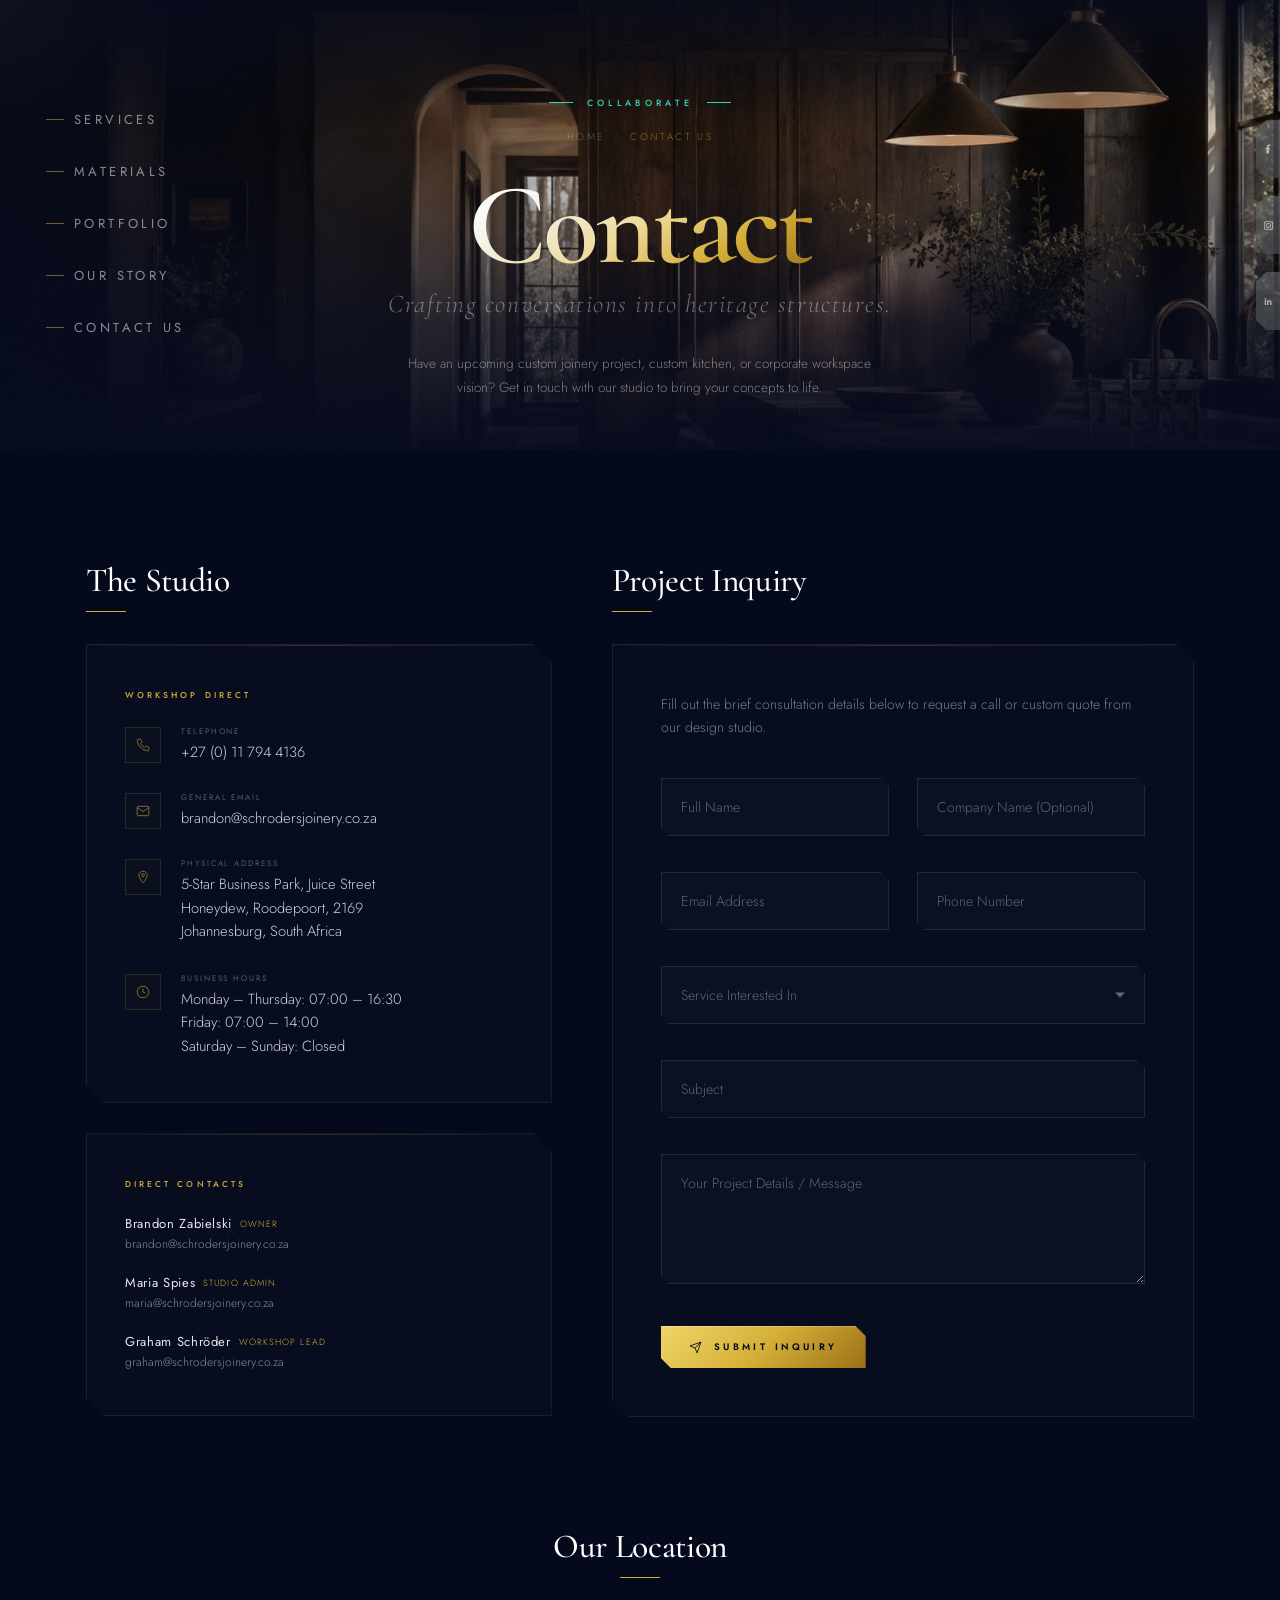
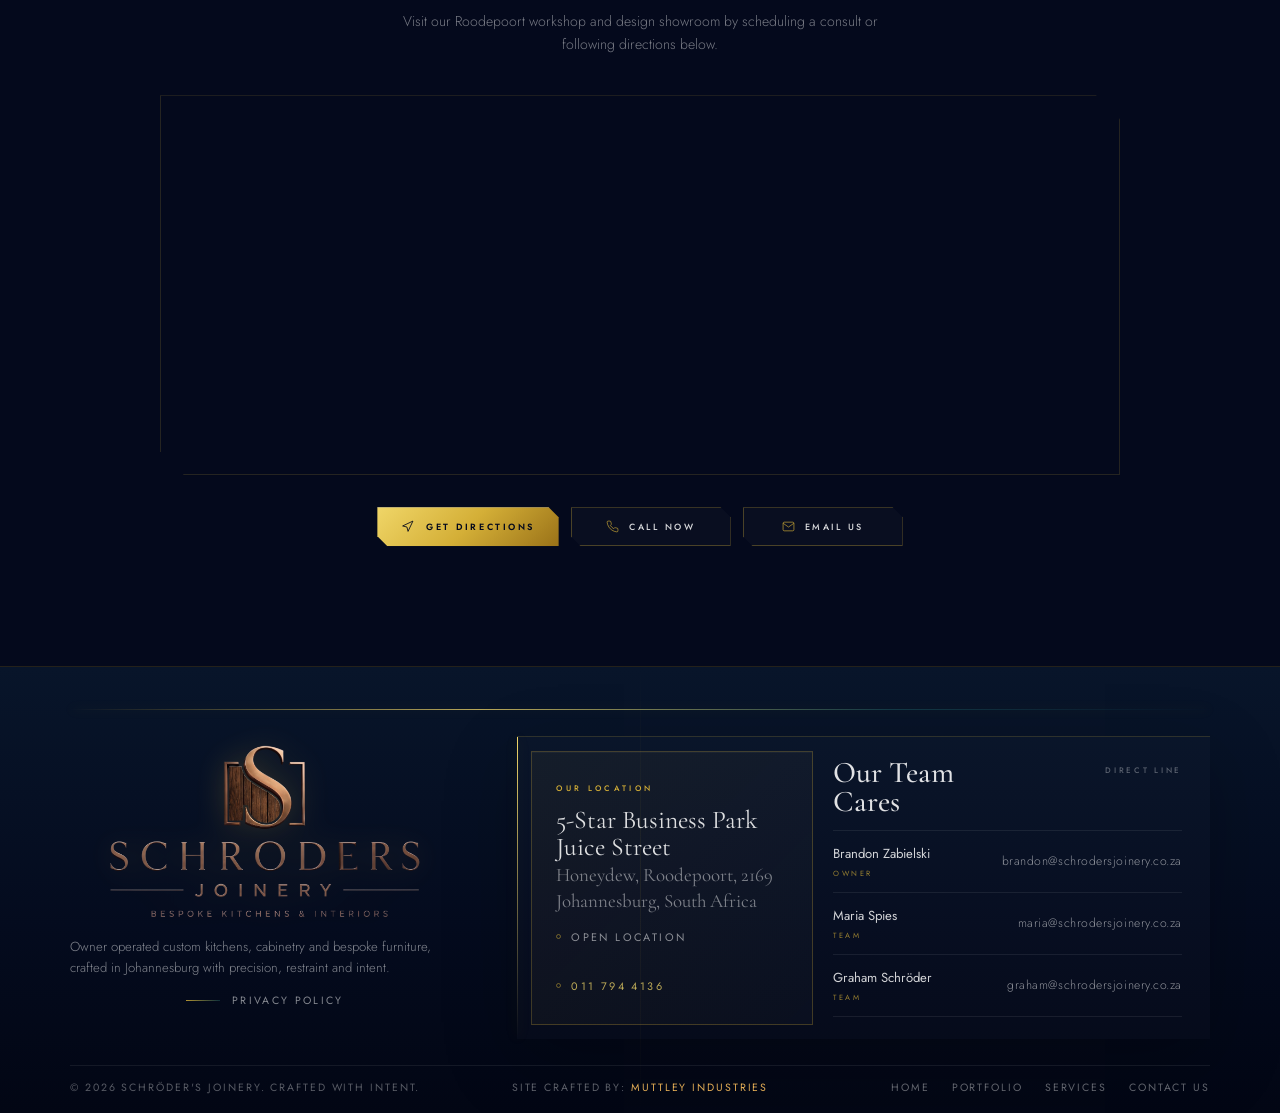
==== commit 666dcae3: "Alpha V1" ====
--- a/contact.html
+++ b/contact.html
@@ -1,35 +1,38 @@
-﻿<!DOCTYPE html>
+<!DOCTYPE html>
 <html lang="en">
 
 <head>
-    <!-- //SEO & Meta// -->
     <meta charset="UTF-8">
     <meta name="viewport" content="width=device-width, initial-scale=1.0">
-    <title>Contact SchrÃ¶der's Joinery | Bespoke Custom Woodwork & Kitchens</title>
-    <meta name="description"
-        content="Get in touch with SchrÃ¶der's Joinery. Contact our Honeydew, Johannesburg workshop for custom kitchens, bespoke cabinetry, fitted office workspaces, luxury bathrooms, and architectural woodwork. Owner Brandon Zabielski.">
-    <meta name="keywords"
-        content="contact joinery Johannesburg, custom cabinets Midrand, bespoke furniture Kyalami, fitted kitchens Honeydew, Schroder's Joinery, Brandon Zabielski">
-    <meta name="author" content="SchrÃ¶der's Joinery">
+    <link rel="icon" type="image/x-icon" href="favicon.ico">
+
+    <!-- //Primary SEO// -->
+    <title>Contact Schröder's Joinery | Bespoke Custom Woodwork & Kitchens</title>
+    <meta name="description" content="Get in touch with Schröder's Joinery. Contact our Honeydew, Johannesburg workshop for custom kitchens, bespoke cabinetry, fitted office workspaces, luxury bathrooms, and architectural woodwork.">
+    <meta name="keywords" content="contact joinery Johannesburg, custom cabinets Midrand, bespoke furniture Kyalami, fitted kitchens Honeydew, Schroder's Joinery">
+    <meta name="author" content="Schröder's Joinery">
     <meta name="robots" content="index, follow, max-image-preview:large">
     <link rel="canonical" href="https://www.schrodersjoinery.co.za/contact.html">
 
-    <!-- //Open Graph// -->
-    <meta property="og:title" content="Contact SchrÃ¶der's Joinery | Bespoke Woodwork">
-    <meta property="og:description"
-        content="Discuss your spatial concepts or architectural plans with our master craftsmen. Contact our Johannesburg workshop directly.">
+    <!-- //Open Graph (Social Cards)// -->
     <meta property="og:type" content="website">
+    <meta property="og:title" content="Contact Schröder's Joinery | Bespoke Woodwork">
+    <meta property="og:description" content="Discuss your spatial concepts or architectural plans with our master craftsmen. Contact our Johannesburg workshop directly.">
     <meta property="og:url" content="https://www.schrodersjoinery.co.za/contact.html">
-    <meta property="og:site_name" content="SchrÃ¶der's Joinery">
+    <meta property="og:site_name" content="Schröder's Joinery">
     <meta property="og:locale" content="en_ZA">
+    <meta property="og:image" content="https://www.schrodersjoinery.co.za/portfolio-furniture.jpg">
+
+    <!-- //Twitter Card// -->
+    <meta name="twitter:card" content="summary_large_image">
+    <meta name="twitter:title" content="Contact Schröder's Joinery | Bespoke Custom Woodwork">
+    <meta name="twitter:description" content="Get in touch with us for all your custom woodwork needs. Custom kitchens, cabinetry, and furniture.">
+    <meta name="twitter:image" content="https://www.schrodersjoinery.co.za/portfolio-furniture.jpg">
 
     <!-- //Fonts// -->
     <link rel="preconnect" href="https://fonts.googleapis.com">
     <link rel="preconnect" href="https://fonts.gstatic.com" crossorigin>
-    <link
-        href="https://fonts.googleapis.com/css2?family=Cormorant+Garamond:ital,wght@0,300;0,400;0,500;0,600;0,700;1,300;1,400&family=Jost:wght@200;300;400;500;600&family=Playfair+Display:ital,wght@0,400;0,700;1,400&display=swap"
-        rel="stylesheet">
-
+    <link href="https://fonts.googleapis.com/css2?family=Cormorant+Garamond:ital,wght@0,300;0,400;0,500;0,600;0,700;1,300;1,400&family=Jost:wght@200;300;400;500;600&family=Playfair+Display:ital,wght@0,400;0,700;1,400&display=swap" rel="stylesheet">
     <link rel="stylesheet" href="css/global.css">
     <link rel="stylesheet" href="css/contact.css">
 </head>
@@ -40,8 +43,8 @@
     <div class="cursor-glow" id="cursorGlow"></div>
 
     <!-- //Sticky Logo Button// -->
-    <a class="sticky-logo-btn" id="stickyLogo" href="index.html" aria-label="Return to Home">
-        <img src="sj-logo.png" alt="SchrÃ¶der's Joinery Logo">
+    <a class="sticky-logo-btn" id="stickyLogo" href="/" aria-label="Return to Home">
+        <img src="sj-logo.png" alt="Schröder's Joinery Logo">
     </a>
 
     <!-- //Sticky Hamburger Menu Trigger// -->
@@ -60,10 +63,10 @@
             data-mobile-nav-close></button>
         <nav class="hero-mobile-nav-panel" aria-label="Mobile site navigation">
             <div class="hero-mobile-nav-links">
-                <a class="hero-mobile-link" href="index.html#svcSection"><span>Services</span></a>
+                <a class="hero-mobile-link" href="/#svcSection"><span>Services</span></a>
                 <a class="hero-mobile-link" href="services.html#materialsSection"><span>Materials</span></a>
                 <a class="hero-mobile-link" href="portfolio.html"><span>Portfolio</span></a>
-                <a class="hero-mobile-link" href="index.html#storySection"><span>Our Story</span></a>
+                <a class="hero-mobile-link" href="/#storySection"><span>Our Story</span></a>
                 <a class="hero-mobile-link" href="contact.html"><span>Contact Us</span></a>
             </div>
         </nav>
@@ -84,31 +87,31 @@
 
         <!-- Desktop Navigation Rail -->
         <nav class="hero-nav" aria-label="Site navigation">
-            <a class="h-nav-item" href="index.html#svcSection"><span>Services</span></a>
+            <a class="h-nav-item" href="/#svcSection"><span>Services</span></a>
             <a class="h-nav-item" href="services.html#materialsSection"><span>Materials</span></a>
             <a class="h-nav-item" href="portfolio.html"><span>Portfolio</span></a>
-            <a class="h-nav-item" href="index.html#storySection"><span>Our Story</span></a>
+            <a class="h-nav-item" href="/#storySection"><span>Our Story</span></a>
             <a class="h-nav-item" href="contact.html"><span>Contact Us</span></a>
         </nav>
 
         <!-- Social Media Rail -->
         <div class="hero-social-rail" aria-label="Social media links">
             <a class="hero-social-tab is-facebook" href="https://www.facebook.com/schrodersjoinery/" target="_blank"
-                rel="noopener" aria-label="SchrÃ¶der's Joinery on Facebook">
+                rel="noopener" aria-label="Schröder's Joinery on Facebook">
                 <svg viewBox="0 0 24 24" aria-hidden="true">
                     <path
                         d="M13.32 21v-8.2h2.76l.41-3.2h-3.17V7.56c0-.93.26-1.56 1.58-1.56h1.69V3.14C15.78 3.05 15.04 3 14.18 3c-2.53 0-4.26 1.54-4.26 4.39V9.6H7.05v3.2h2.87V21h3.4z" />
                 </svg>
             </a>
             <a class="hero-social-tab is-instagram" href="https://www.instagram.com/schroders_joinery/" target="_blank"
-                rel="noopener" aria-label="SchrÃ¶der's Joinery on Instagram">
+                rel="noopener" aria-label="Schröder's Joinery on Instagram">
                 <svg viewBox="0 0 24 24" aria-hidden="true">
                     <path
                         d="M7.5 2h9A5.5 5.5 0 0 1 22 7.5v9a5.5 5.5 0 0 1-5.5 5.5h-9A5.5 5.5 0 0 1 2 16.5v-9A5.5 5.5 0 0 1 7.5 2zm0 1.8A3.7 3.7 0 0 0 3.8 7.5v9a3.7 3.7 0 0 0 3.7 3.7h9a3.7 3.7 0 0 0 3.7-3.7v-9a3.7 3.7 0 0 0-3.7-3.7h-9zm9.68 1.34a1.08 1.08 0 1 1 0 2.16 1.08 1.08 0 0 1 0-2.16zM12 6.6A5.4 5.4 0 1 1 6.6 12 5.4 5.4 0 0 1 12 6.6zm0 1.8A3.6 3.6 0 1 0 15.6 12 3.6 3.6 0 0 0 12 8.4z" />
                 </svg>
             </a>
             <a class="hero-social-tab is-linkedin" href="https://za.linkedin.com/company/schr%C3%B6ders-joinery"
-                target="_blank" rel="noopener" aria-label="SchrÃ¶der's Joinery on LinkedIn">
+                target="_blank" rel="noopener" aria-label="Schröder's Joinery on LinkedIn">
                 <svg viewBox="0 0 24 24" aria-hidden="true">
                     <path
                         d="M5.4 8.4A1.95 1.95 0 1 1 5.39 4.5 1.95 1.95 0 0 1 5.4 8.4zM3.74 9.77h3.31V20.5H3.74zm5.38 0h3.18v1.47h.05c.44-.84 1.53-1.73 3.15-1.73 3.36 0 3.98 2.21 3.98 5.08v5.9h-3.31v-5.23c0-1.25-.02-2.85-1.73-2.85-1.73 0-2 1.35-2 2.75v5.33H9.12V9.77z" />
@@ -120,7 +123,7 @@
         <div class="pg-hero-copy">
             <span class="pg-hero-eyebrow">Collaborate</span>
             <nav class="pg-hero-breadcrumb" aria-label="Breadcrumb">
-                <a href="index.html">Home</a>
+                <a href="/">Home</a>
                 <span class="sep">/</span>
                 <span class="current">Contact Us</span>
             </nav>
@@ -198,9 +201,9 @@
                             <div class="contact-item-content">
                                 <span class="contact-item-label">Business Hours</span>
                                 <span class="contact-item-text">
-                                    Monday â€“ Thursday: 07:00 â€“ 16:30<br>
-                                    Friday: 07:00 â€“ 14:00<br>
-                                    Saturday â€“ Sunday: Closed
+                                    Monday &ndash; Thursday: 07:00 &ndash; 16:30<br>
+                                    Friday: 07:00 &ndash; 14:00<br>
+                                    Saturday &ndash; Sunday: Closed
                                 </span>
                             </div>
                         </div>
@@ -221,7 +224,7 @@
                             <a href="mailto:maria@schrodersjoinery.co.za">maria@schrodersjoinery.co.za</a>
                         </div>
                         <div class="contact-team-member">
-                            <span class="member-name">Graham SchrÃ¶der <small>Workshop Lead</small></span>
+                            <span class="member-name">Graham Schröder <small>Workshop Lead</small></span>
                             <a href="mailto:graham@schrodersjoinery.co.za">graham@schrodersjoinery.co.za</a>
                         </div>
                     </div>
@@ -317,7 +320,7 @@
                         <h3>Inquiry Received</h3>
                         <p class="success-accent">Our workshop owner, Brandon Zabielski, or a project lead will contact
                             you within 24 business hours.</p>
-                        <p class="success-p-body">Thank you for reaching out to SchrÃ¶der's Joinery. We look forward to
+                        <p class="success-p-body">Thank you for reaching out to Schröder's Joinery. We look forward to
                             crafting your vision.</p>
                         <button class="svc-btn-ghost reset-btn" id="resetFormBtn" type="button">Send Another
                             Message</button>
@@ -376,21 +379,17 @@
                 <div class="footer-main">
                     <section class="footer-brand footer-reveal" style="--fdelay: 0.06s"
                         aria-label="Schroder's Joinery footer brand">
-                        <a class="footer-mark" href="index.html" aria-label="Return to Home">
-                            <img src="sj-logo.png" alt="Schroder's Joinery logo">
-                        </a>
-                        <h2>Schr&ouml;der's<br>Joinery</h2>
-                        <p class="footer-brand-copy">
-                            Owner operated custom kitchens, cabinetry and bespoke furniture, crafted in Johannesburg
-                            with
-                            precision, restraint and intent.
-                        </p>
-                        <img src="sj-full-logo.png" alt="SchrÃ¶der's Joinery Badge" class="footer-secondary-mark">
-                        <a class="footer-coordinate"
-                            href="https://www.google.com/maps/search/?api=1&amp;query=-26.0734,27.9216" target="_blank"
-                            rel="noopener">
-                            -26.0734 / 27.9216
-                        </a>
+                    <a href="/" aria-label="Return to Home" style="display: block; margin: 0 auto;">
+                        <img src="sj-full-logo.png" alt="Schröder's Joinery Badge" class="footer-secondary-mark" style="margin: 0 auto;">
+                    </a>
+                    <p class="footer-brand-copy">
+                        Owner operated custom kitchens, cabinetry and bespoke furniture, crafted in Johannesburg
+                        with
+                        precision, restraint and intent.
+                    </p>
+                    <a class="footer-coordinate" href="privacy-policy.html" style="margin: 0 auto;">
+                        Privacy Policy
+                    </a>
                     </section>
 
                     <section class="footer-ledger" aria-label="Schroder's Joinery contact details">
@@ -441,9 +440,9 @@
                     <span class="footer-credit">Site Crafted by: <a href="https://www.muttley.co.za" target="_blank"
                             rel="noopener">Muttley Industries</a></span>
                     <nav class="footer-mini-nav" aria-label="Footer navigation">
-                        <a href="index.html">Home</a>
-                        <a href="index.html#storySection">Our Story</a>
-                        <a href="index.html#svcSection">Services</a>
+                        <a href="/">Home</a>
+                        <a href="portfolio.html">Portfolio</a>
+                        <a href="/#svcSection">Services</a>
                         <a href="contact.html">Contact Us</a>
                     </nav>
                 </div>
--- a/css/global.css
+++ b/css/global.css
@@ -15,6 +15,7 @@
     --gold-lt: #F0D668;
     --gold-dk: #9a7218;
     --navy: #04091C;
+    --navy-mid: #081026;
     --tile-bg: rgba(4, 10, 30, 0.88);
     --cyan: #3DCFBF;
     --white: #ffffff;
@@ -551,7 +552,7 @@
 }
 .footer-brand-copy {
     max-width: 380px;
-    margin: 0;
+    margin: 25px 0 0 0; /* lowered down under the big logo wrapper */
     font-family: 'Jost', sans-serif;
     font-size: 0.82rem;
     font-weight: 300;
@@ -563,6 +564,7 @@
     align-items: center;
     gap: 12px;
     width: fit-content;
+    margin-top: 15px; /* lowered down under the description */
     color: rgba(255, 255, 255, 0.52);
     text-decoration: none;
     font-size: 0.66rem;
@@ -580,19 +582,30 @@
     color: var(--gold-lt);
     transform: translateX(4px);
 }
+.footer-brand > a:first-of-type {
+    position: relative;
+    display: block;
+    width: 100%;
+    height: 130px; /* fixed space in document flow so size changes don't shift footer layout */
+    margin: 0 auto;
+}
 .footer-secondary-mark {
-    display: block;
-    width: 140px;
+    position: absolute;
+    top: 50%;
+    left: 50%;
+    transform: translate(-50%, -50%);
+    width: 320px; /* independent and size-increasable! */
     height: auto;
-    margin-top: 22px;
-    opacity: 0.82;
-    filter: brightness(1.02) drop-shadow(0 0 8px rgba(212, 175, 55, 0.12));
+    max-width: none;
+    opacity: 0.95;
+    filter: brightness(1.08) drop-shadow(0 0 15px rgba(212, 175, 55, 0.22));
     transition: opacity 0.4s ease, filter 0.4s ease, transform 0.4s ease;
-}
-.footer-secondary-mark:hover {
-    opacity: 1;
-    filter: brightness(1.15) drop-shadow(0 0 16px rgba(212, 175, 55, 0.32));
-    transform: translateY(-2px);
+    pointer-events: none; /* allows wrapper link to handle mouse events */
+}
+.footer-brand > a:first-of-type:hover .footer-secondary-mark {
+    opacity: 1;
+    filter: brightness(1.18) drop-shadow(0 0 25px rgba(212, 175, 55, 0.55));
+    transform: translate(-50%, -50%) translateY(-4px) scale(1.04);
 }
 .footer-ledger {
     position: relative;
--- a/css/contact.css
+++ b/css/contact.css
@@ -1144,6 +1144,29 @@
             color: var(--white);
         }
 
+        /* Autofill / Autocomplete overrides to keep text visible */
+        .form-group input:-webkit-autofill,
+        .form-group input:-webkit-autofill:hover, 
+        .form-group input:-webkit-autofill:focus,
+        .form-group textarea:-webkit-autofill,
+        .form-group textarea:-webkit-autofill:hover,
+        .form-group textarea:-webkit-autofill:focus,
+        .form-group select:-webkit-autofill,
+        .form-group select:-webkit-autofill:hover,
+        .form-group select:-webkit-autofill:focus {
+            -webkit-text-fill-color: var(--white) !important;
+            -webkit-box-shadow: 0 0 0px 1000px #081026 inset !important;
+            transition: background-color 5000s ease-in-out 0s;
+        }
+
+        /* Float labels on browser autofill state */
+        .form-group input:-webkit-autofill~label,
+        .form-group textarea:-webkit-autofill~label,
+        .form-group select:-webkit-autofill~label {
+            transform: translateY(-28px) scale(0.85) !important;
+            color: var(--gold-lt) !important;
+        }
+
         .form-group label {
             position: absolute;
             left: 20px;
